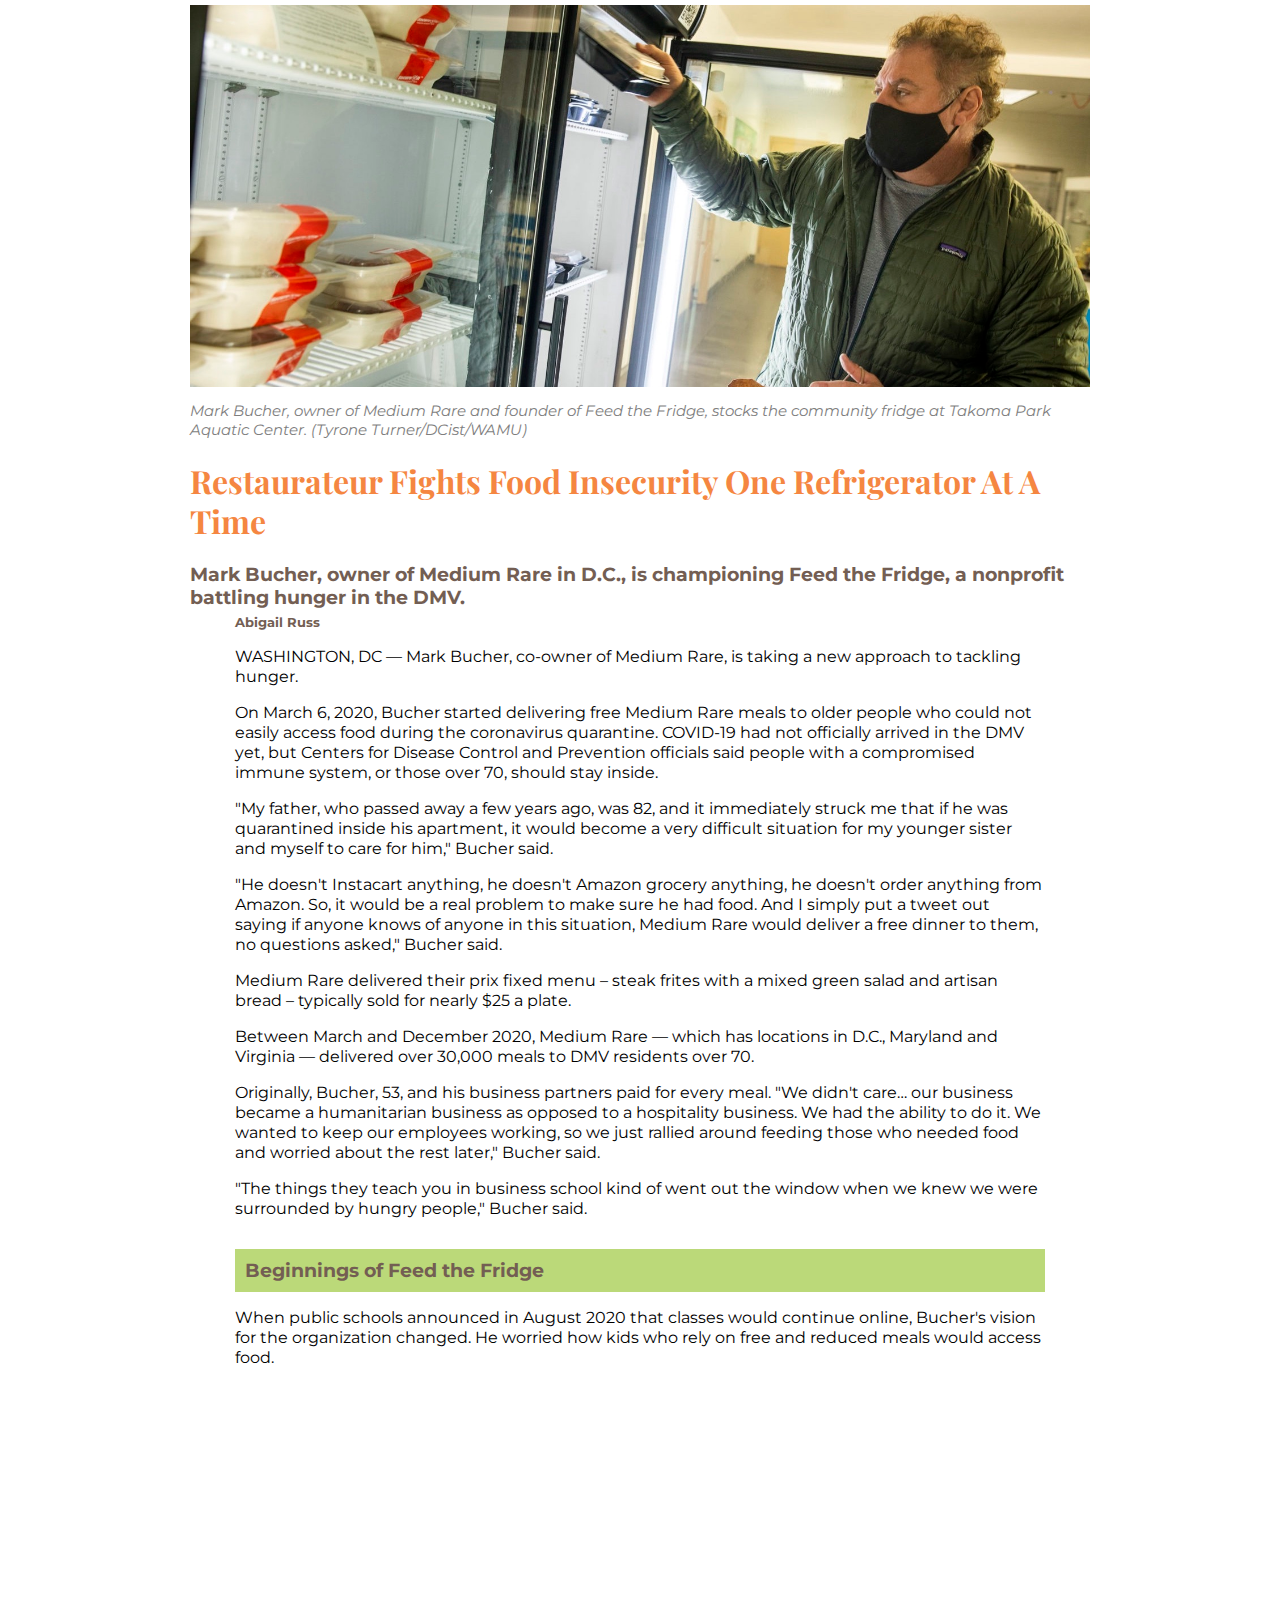
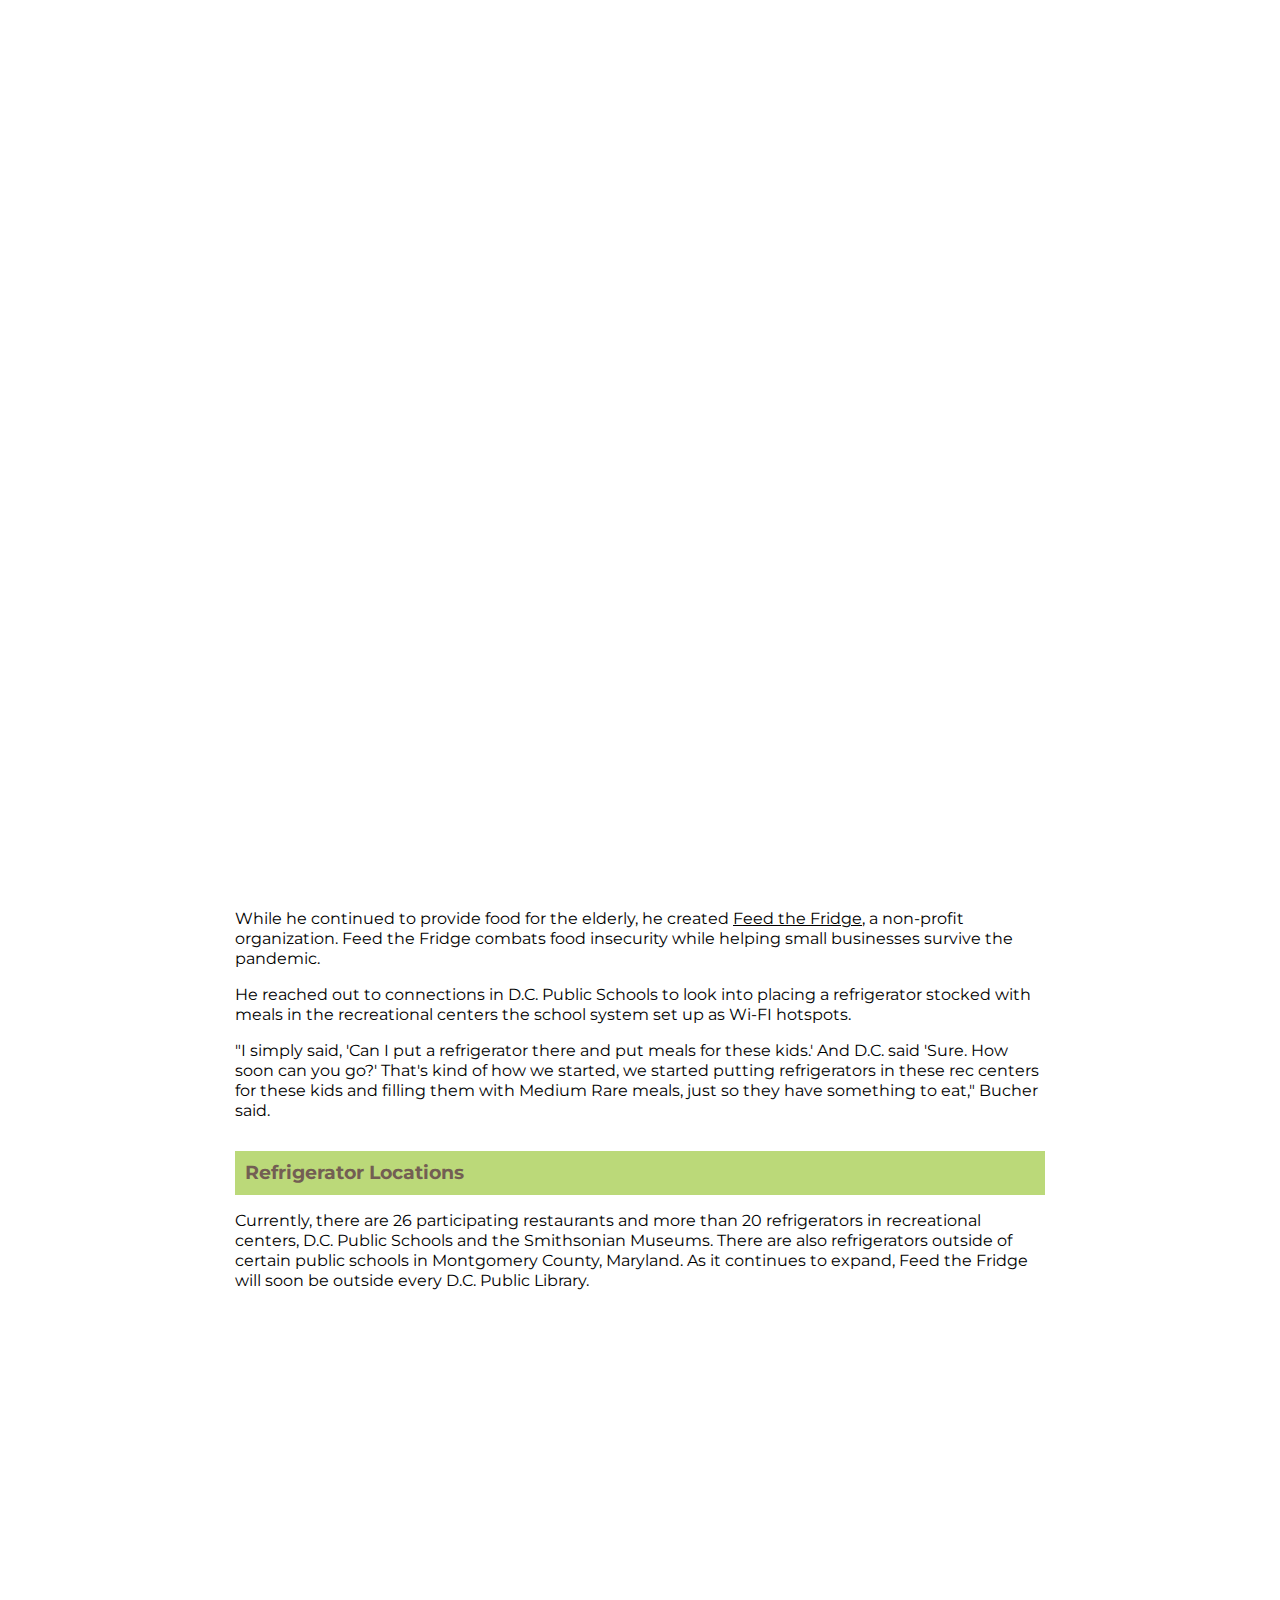
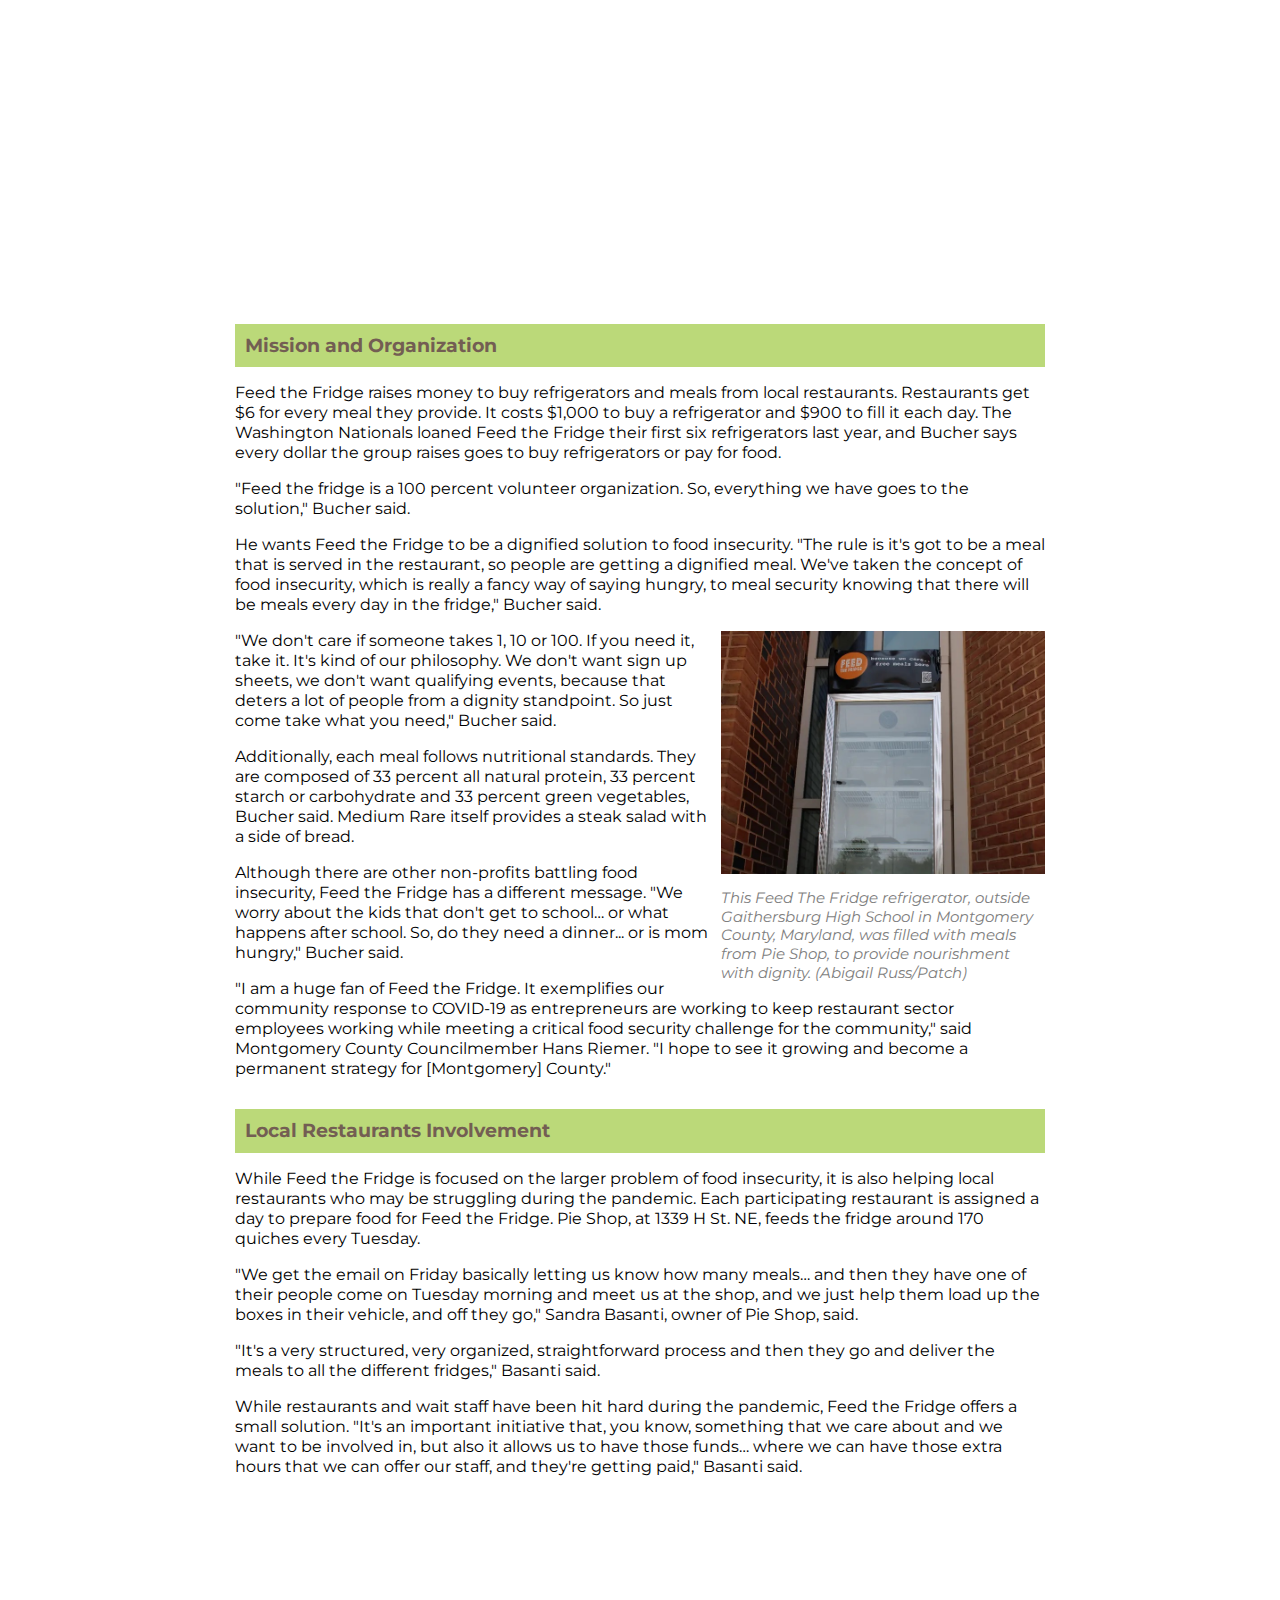
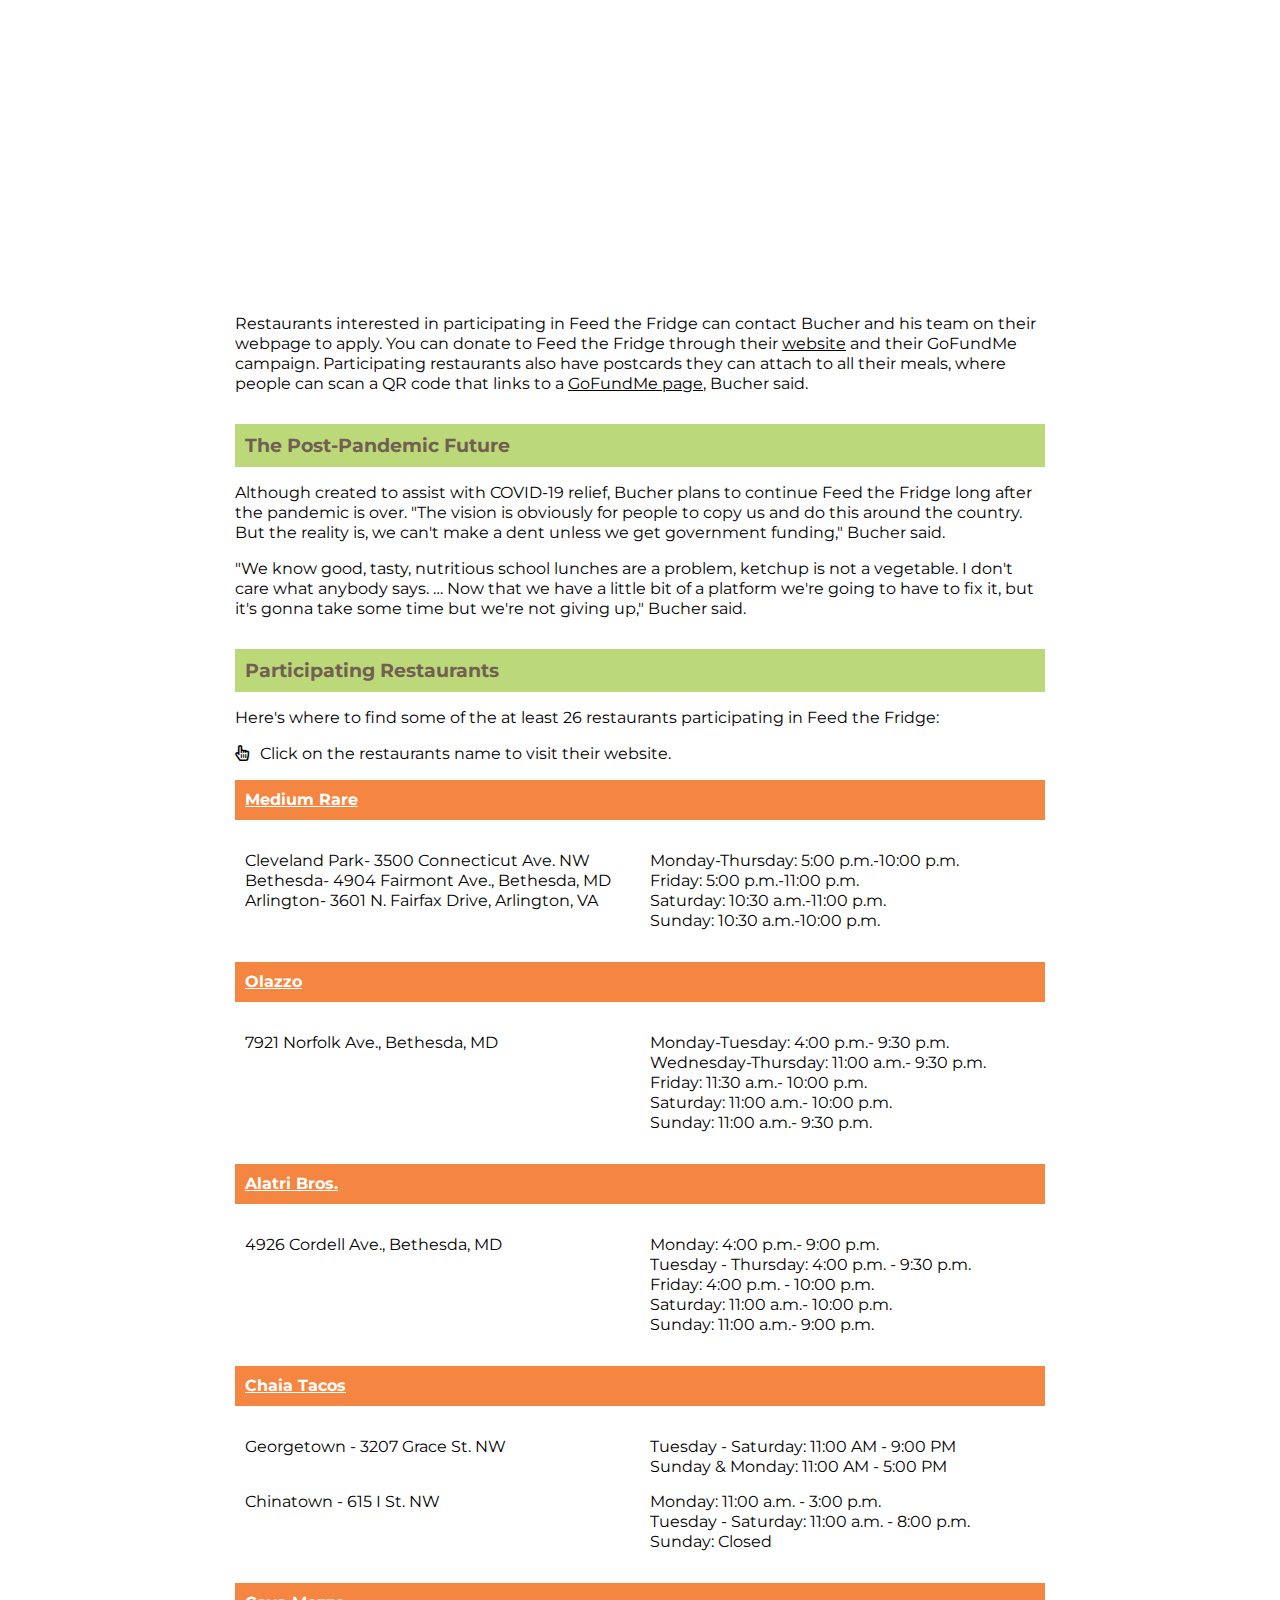
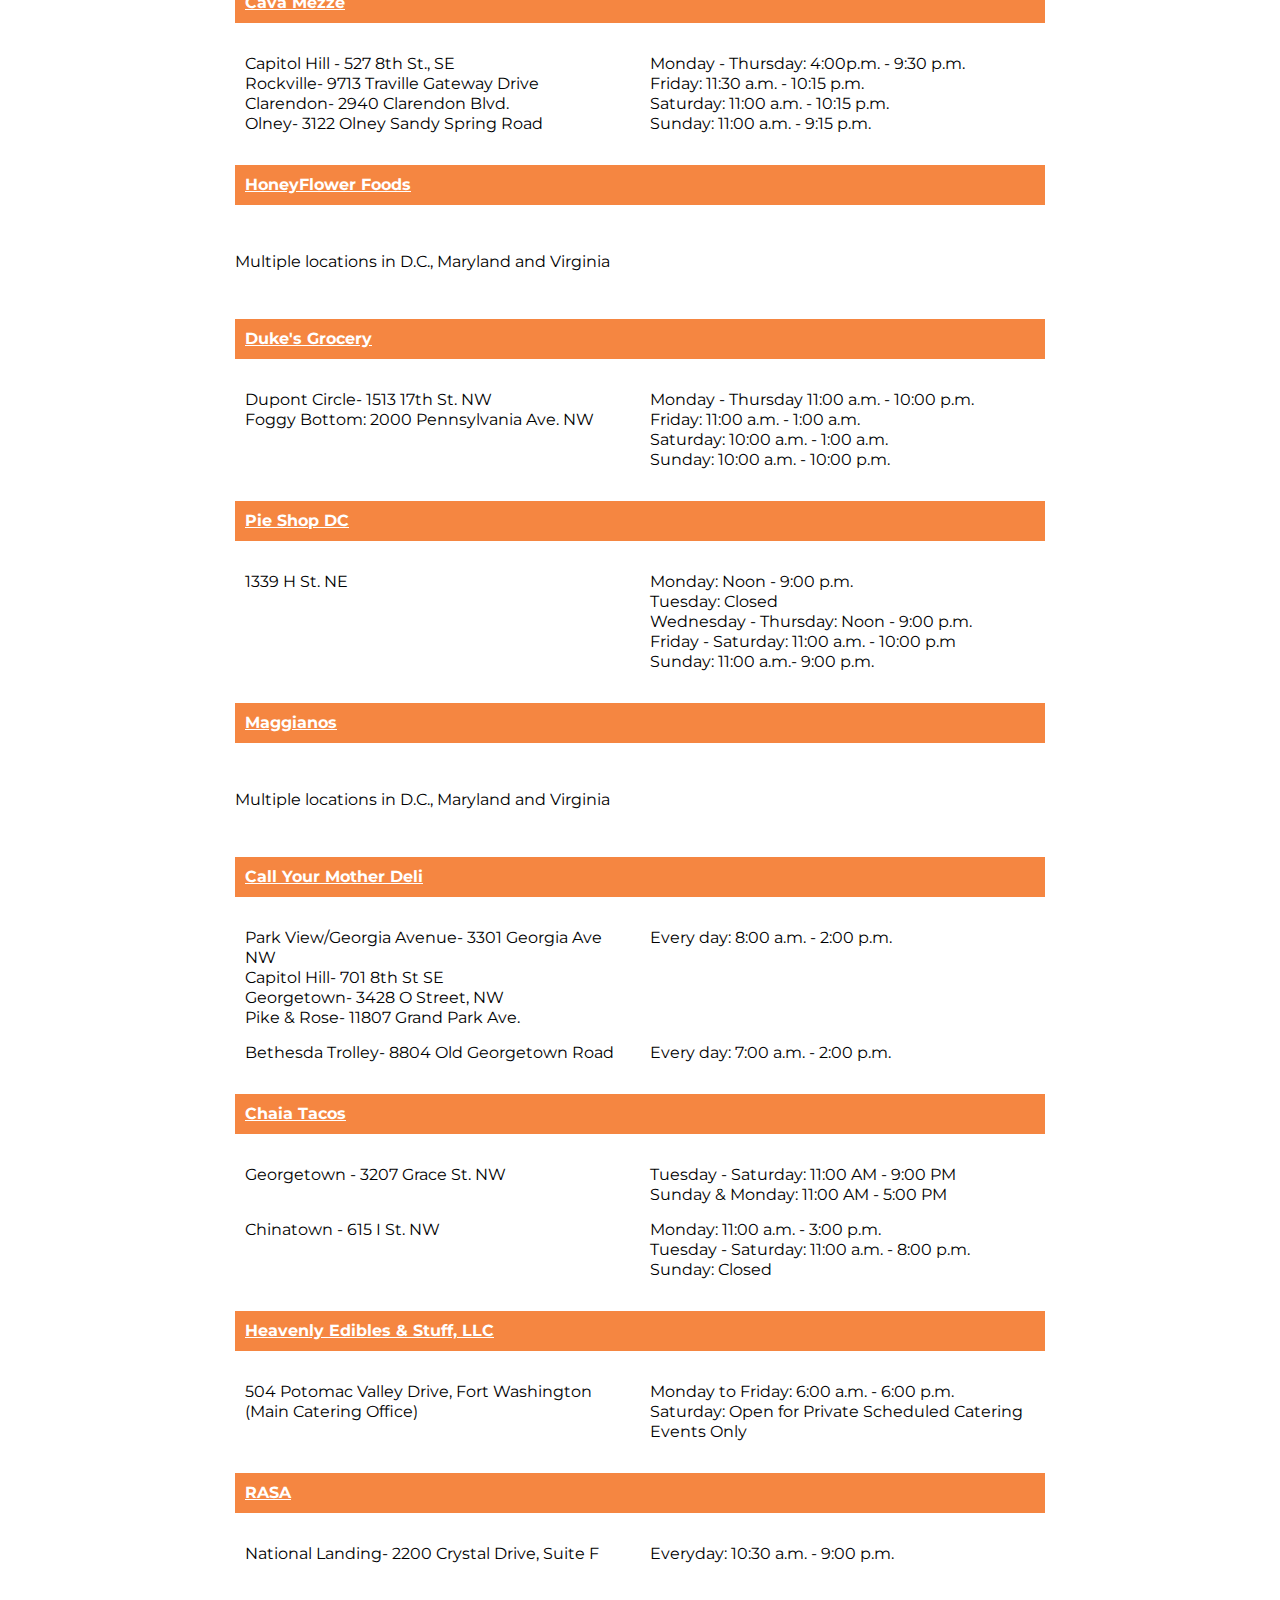
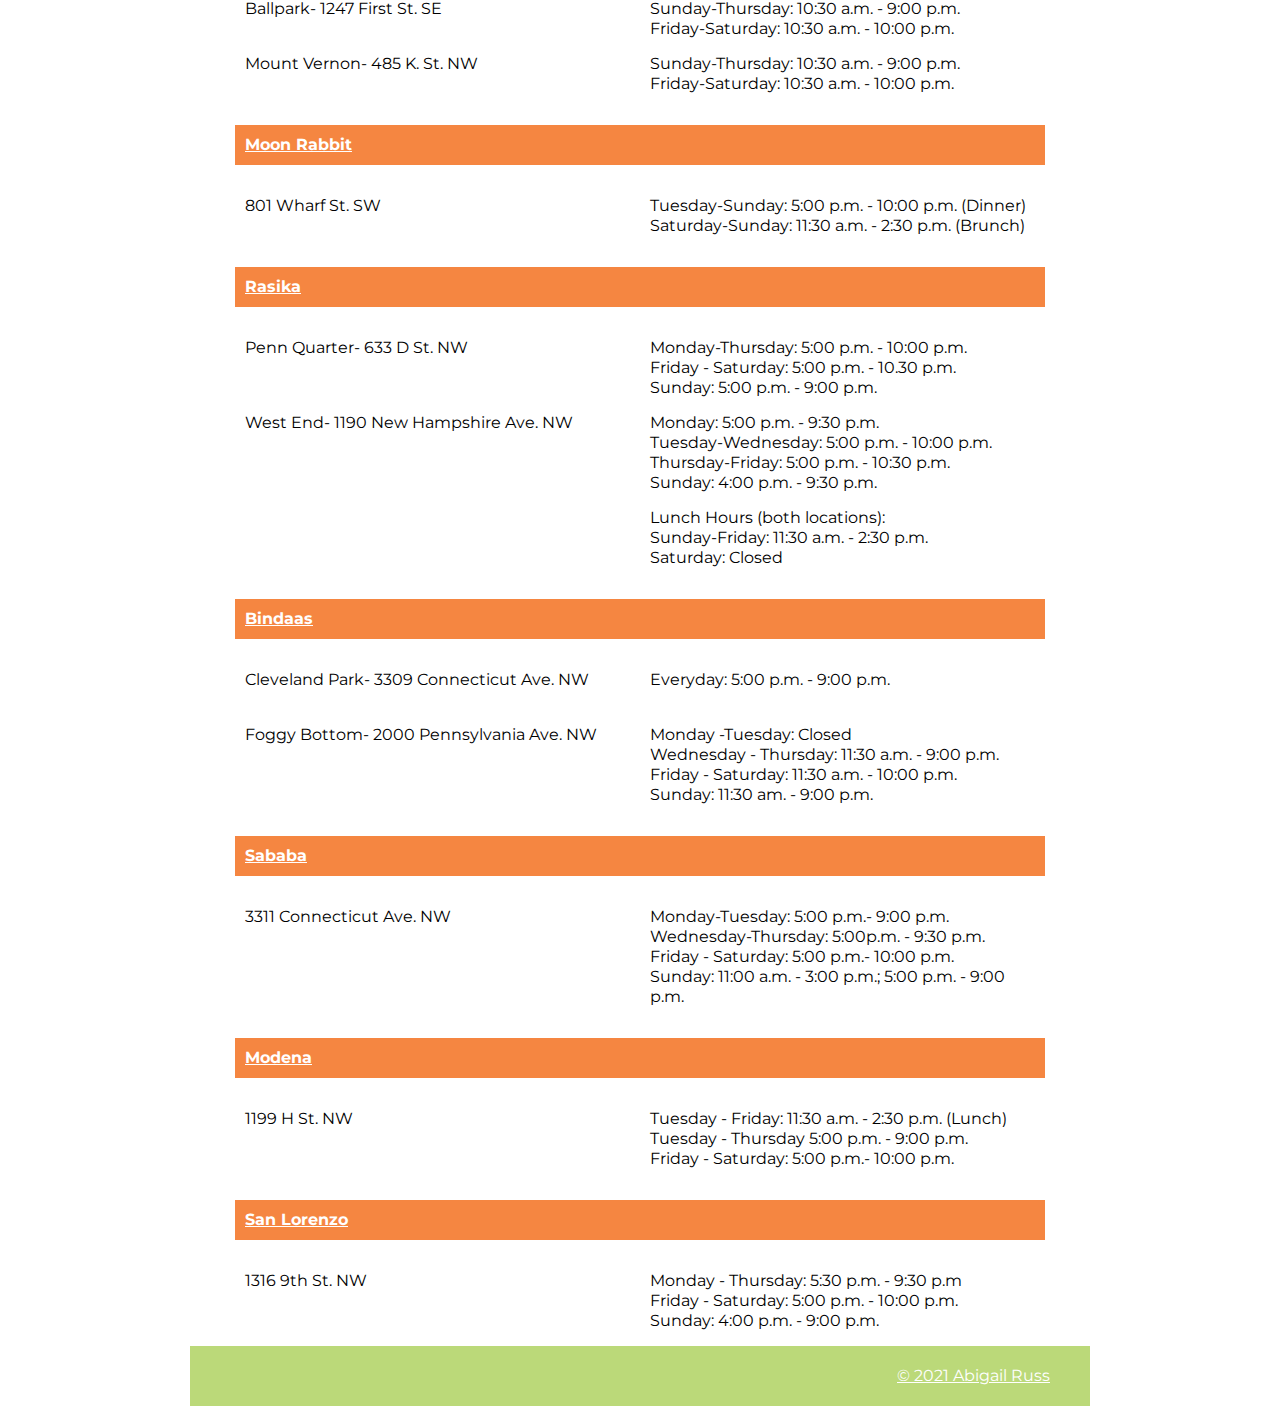
==== index.html @ e0a47fc5 "Update index.html" ====
<!DOCTYPE html>
<html lang="en" dir="ltr">
    <head>
        <meta charset="utf-8">
        <meta name="viewport" content="width=device-width, initial-scale=1.0">
        <meta name="author" content="Abigail Russ">
        <meta name="description" content="Feed the Fridge">
        <meta property="og:title" content="Feed the Fridge">
        <meta property="og:type" content="website">
        <meta property="og:description" content="Mark Bucher's Feed the Fridge combats food insecurity in DC, Maryland and Virginia.">
         <meta name="keywords" content="food insecurity, feed the fridge, Mark Bucher, Medium Rare, Washington D.C., hunger">
        <title>Feed the Fridge</title>
        <link rel="stylesheet" href="final-styles.css">
        <link rel="preconnect" href="https://fonts.googleapis.com">
        <link rel="preconnect" href="https://fonts.gstatic.com" crossorigin>
        <link href="https://fonts.googleapis.com/css2?family=Montserrat:ital,wght@0,100;0,400;0,500;0,700;1,400;1,700&family=Playfair+Display:ital,wght@0,400;0,500;0,700;1,400;1,700&display=swap" rel="stylesheet">
        <link rel="stylesheet" href="https://cdnjs.cloudflare.com/ajax/libs/font-awesome/5.15.4/css/all.min.css" integrity="sha512-1ycn6IcaQQ40/MKBW2W4Rhis/DbILU74C1vSrLJxCq57o941Ym01SwNsOMqvEBFlcgUa6xLiPY/NS5R+E6ztJQ==" crossorigin="anonymous" referrerpolicy="no-referrer" />

        <!-- for multiple locations remove it and put it at the bottom in a footnote -->
    </head>
    <body>
        <div>
            <img src="assets/bucher.jpg" alt="Mark Bucher stocking refrigerators" class="lead-photo">
            <p class="caption">Mark Bucher, owner of Medium Rare and founder of Feed the Fridge, stocks the community fridge at Takoma Park Aquatic Center. (Tyrone Turner/DCist/WAMU)</p>
        </div>
        <div class="headline">
            <h1>Restaurateur Fights Food Insecurity One Refrigerator At A Time</h1>
            <h3>Mark Bucher, owner of Medium Rare in D.C., is championing Feed the Fridge, a nonprofit battling hunger in the DMV.</h3>
            <h5 class="author">Abigail Russ</h5>
        </div>

        <div class="content-wrapper">
            <p>WASHINGTON, DC — Mark Bucher, co-owner of Medium Rare, is taking a new approach to tackling hunger.</p>
            <p>On March 6, 2020, Bucher started delivering free Medium Rare meals to older people who could not easily access food during the coronavirus quarantine. COVID-19 had not officially arrived in the DMV yet, but Centers for Disease Control and Prevention officials said people with a compromised immune system, or those over 70, should stay inside.</p>
            <p>"My father, who passed away a few years ago, was 82, and it immediately struck me that if he was quarantined inside his apartment, it would become a very difficult situation for my younger sister and myself to care for him," Bucher said.</p>
            <p>"He doesn't Instacart anything, he doesn't Amazon grocery anything, he doesn't order anything from Amazon. So, it would be a real problem to make sure he had food. And I simply put a tweet out saying if anyone knows of anyone in this situation, Medium Rare would deliver a free dinner to them, no questions asked," Bucher said.</p>
            <p>Medium Rare delivered their prix fixed menu – steak frites with a mixed green salad and artisan bread – typically sold for nearly $25 a plate.</p>
            <p>Between March and December 2020, Medium Rare — which has locations in D.C., Maryland and Virginia — delivered over 30,000 meals to DMV residents over 70.</p>
            <p>Originally, Bucher, 53, and his business partners paid for every meal. "We didn't care… our business became a humanitarian business as opposed to a hospitality business. We had the ability to do it. We wanted to keep our employees working, so we just rallied around feeding those who needed food and worried about the rest later," Bucher said. </p>
            <p>"The things they teach you in business school kind of went out the window when we knew we were surrounded by hungry people," Bucher said. </p>
            <h3 class="background">Beginnings of Feed the Fridge</h3>
            <p>When public schools announced in August 2020 that classes would continue online, Bucher's vision for the organization changed. He worried how kids who rely on free and reduced meals would access food. </p>
            <!-- food insecurity chart -->
            <div class="chart">
                <iframe title="Food Insecurity in the DMV" aria-label="Grouped Bars" id="datawrapper-chart-4hshV" src="https://datawrapper.dwcdn.net/4hshV/4/" scrolling="no" frameborder="0" style="width: 0; min-width: 100% !important; border: none;" height="1104"></iframe><script type="text/javascript">!function(){"use strict";window.addEventListener("message",(function(e){if(void 0!==e.data["datawrapper-height"]){var t=document.querySelectorAll("iframe");for(var a in e.data["datawrapper-height"])for(var r=0;r<t.length;r++){if(t[r].contentWindow===e.source)t[r].style.height=e.data["datawrapper-height"][a]+"px"}}}))}();
                </script>
            </div>
    <!-- end of chart -->
            <p>While he continued to provide food for the elderly, he created <a href="https://feedthefridge.org/" target="_blank">Feed the Fridge</a>, a non-profit organization. Feed the Fridge combats food insecurity while helping small businesses survive the pandemic. </p>
            <p>He reached out to connections in D.C. Public Schools to look into placing a refrigerator stocked with meals in the recreational centers the school system set up as Wi-FI hotspots. </p>
            <p>"I simply said, 'Can I put a refrigerator there and put meals for these kids.' And D.C. said 'Sure. How soon can you go?' That's kind of how we started, we started putting refrigerators in these rec centers for these kids and filling them with Medium Rare meals, just so they have something to eat," Bucher said.</p>
            <h3 class="background">Refrigerator Locations</h3>
            <p>Currently, there are 26 participating restaurants and more than 20 refrigerators in recreational centers, D.C. Public Schools and the Smithsonian Museums. There are also refrigerators outside of certain public schools in Montgomery County, Maryland. As it continues to expand, Feed the Fridge will soon be outside every D.C. Public Library.</p>
            <!-- map can go here? -->
            <iframe title="Feed the Fridge" aria-label="map" id="datawrapper-chart-oGiSb" src="https://datawrapper.dwcdn.net/oGiSb/2/" scrolling="no" frameborder="0" style="width: 0; min-width: 100% !important; border: none;" height="582"></iframe><script type="text/javascript">!function(){"use strict";window.addEventListener("message",(function(e){if(void 0!==e.data["datawrapper-height"]){var t=document.querySelectorAll("iframe");for(var a in e.data["datawrapper-height"])for(var r=0;r<t.length;r++){if(t[r].contentWindow===e.source)t[r].style.height=e.data["datawrapper-height"][a]+"px"}}}))}();
            </script>
            <h3 class="background">Mission and Organization</h3>
            <p>Feed the Fridge raises money to buy refrigerators and meals from local restaurants. Restaurants get $6 for every meal they provide. It costs $1,000 to buy a refrigerator and $900 to fill it each day. The Washington Nationals loaned Feed the Fridge their first six refrigerators last year, and Bucher says every dollar the group raises goes to buy refrigerators or pay for food. </p>
            <p>"Feed the fridge is a 100 percent volunteer organization. So, everything we have goes to the solution," Bucher said.</p>
            <p>He wants Feed the Fridge to be a dignified solution to food insecurity. "The rule is it's got to be a meal that is served in the restaurant, so people are getting a dignified meal. We've taken the concept of food insecurity, which is really a fancy way of saying hungry, to meal security knowing that there will be meals every day in the fridge," Bucher said. </p>
            <div class="package">
                <img src="assets/fridge.jpg" alt="stocked refrigerator">
                <p class="caption">This Feed The Fridge refrigerator, outside Gaithersburg High School in Montgomery County, Maryland, was filled with meals from Pie Shop, to provide nourishment with dignity. (Abigail Russ/Patch)</p>
            </div>
            <p>"We don't care if someone takes 1, 10 or 100. If you need it, take it. It's kind of our philosophy. We don't want sign up sheets, we don't want qualifying events, because that deters a lot of people from a dignity standpoint. So just come take what you need," Bucher said.</p>
            <p>Additionally, each meal follows nutritional standards. They are composed of 33 percent all natural protein, 33 percent starch or carbohydrate and 33 percent green vegetables, Bucher said. Medium Rare itself provides a steak salad with a side of bread. </p>
            <p>Although there are other non-profits battling food insecurity, Feed the Fridge has a different message. "We worry about the kids that don't get to school… or what happens after school. So, do they need a dinner... or is mom hungry," Bucher said.</p>
            <p>"I am a huge fan of Feed the Fridge. It exemplifies our community response to COVID-19 as entrepreneurs are working to keep restaurant sector employees working while meeting a critical food security challenge for the community," said Montgomery County Councilmember Hans Riemer. "I hope to see it growing and become a permanent strategy for [Montgomery] County."</p>
            <h3 class="background">Local Restaurants Involvement</h3>
            <p>While Feed the Fridge is focused on the larger problem of food insecurity, it is also helping local restaurants who may be struggling during the pandemic. Each participating restaurant is assigned a day to prepare food for Feed the Fridge. Pie Shop, at 1339 H St. NE, feeds the fridge around 170 quiches every Tuesday. </p>
            <p>"We get the email on Friday basically letting us know how many meals… and then they have one of their people come on Tuesday morning and meet us at the shop, and we just help them load up the boxes in their vehicle, and off they go," Sandra Basanti, owner of Pie Shop, said.</p>
            <p>"It's a very structured, very organized, straightforward process and then they go and deliver the meals to all the different fridges," Basanti said. </p>
            <p>While restaurants and wait staff have been hit hard during the pandemic, Feed the Fridge offers a small solution. "It's an important initiative that, you know, something that we care about and we want to be involved in, but also it allows us to have those funds… where we can have those extra hours that we can offer our staff, and they're getting paid," Basanti said. </p>
            <div class="graph">
                <iframe title="Employed Leisure Workers in the DMV Relative to Jan 2019" aria-label="Interactive line chart" id="datawrapper-chart-HXUyZ" src="https://datawrapper.dwcdn.net/HXUyZ/1/" scrolling="no" frameborder="0" style="width: 0; min-width: 100% !important; border: none;" height="400"></iframe><script type="text/javascript">!function(){"use strict";window.addEventListener("message",(function(e){if(void 0!==e.data["datawrapper-height"]){var t=document.querySelectorAll("iframe");for(var a in e.data["datawrapper-height"])for(var r=0;r<t.length;r++){if(t[r].contentWindow===e.source)t[r].style.height=e.data["datawrapper-height"][a]+"px"}}}))}();
                </script>
            </div>

            <p>Restaurants interested in participating in Feed the Fridge can contact Bucher and his team on their webpage to apply. You can donate to Feed the Fridge through their <a href="https://feedthefridge.org/#locate" target="_blank">website</a> and their GoFundMe campaign. Participating restaurants also have postcards they can attach to all their meals, where people can scan a QR code that links to a <a href="https://www.gofundme.com/f/Fill-The-Fridge-Free--School-Lunches" target="_blank">GoFundMe page</a>, Bucher said. </p>
            <h3 class="background">The Post-Pandemic Future</h3>
            <p>Although created to assist with COVID-19 relief, Bucher plans to continue Feed the Fridge long after the pandemic is over. "The vision is obviously for people to copy us and do this around the country. But the reality is, we can't make a dent unless we get government funding," Bucher said.</p>
            <p>"We know good, tasty, nutritious school lunches are a problem, ketchup is not a vegetable. I don't care what anybody says. … Now that we have a little bit of a platform we're going to have to fix it, but it's gonna take some time but we're not giving up," Bucher said.</p>

            <h3 class="background">Participating Restaurants</h3>
            <p>Here's where to find some of the at least 26 restaurants participating in Feed the Fridge:</p>
            <i class="far fa-hand-pointer"></i> <span class="directions">Click on the restaurants name to visit their website.</span>
            <div class="flexcontainer locations">
                <p class="restaurant"><a href="https://www.mediumrarerestaurant.com/dinner.php" target="_blank">Medium Rare</a></p>
<!-- fix p from br -->
                <div class="addresses">
                    <p>Cleveland Park- 3500 Connecticut Ave. NW </p>
                    Bethesda- 4904 Fairmont Ave., Bethesda, MD <br>
                    Arlington- 3601 N. Fairfax Drive, Arlington, VA <br>
                </div>
                <div class="hours">
                    Monday-Thursday: 5:00 p.m.-10:00 p.m. <br>
                    Friday: 5:00 p.m.-11:00 p.m. <br>
                    Saturday: 10:30 a.m.-11:00 p.m. <br>
                    Sunday: 10:30 a.m.-10:00 p.m. <br>
                </div>

                <p class="restaurant"><a href="https://www.olazzo.com/" target="_blank">Olazzo</a></p>
                <div class="addresses">
                    7921 Norfolk Ave., Bethesda, MD<br>
                </div>
                <div class="hours">
                    Monday-Tuesday: 4:00 p.m.- 9:30 p.m.<br>
                    Wednesday-Thursday: 11:00 a.m.- 9:30 p.m.<br>
                    Friday: 11:30 a.m.- 10:00 p.m.<br>
                    Saturday: 11:00 a.m.- 10:00 p.m.<br>
                    Sunday: 11:00 a.m.- 9:30 p.m.<br>
                </div>
                <p class="restaurant"><a href="https://www.alatribros.com/" target="_blank">Alatri Bros.</a></p>
                <div class="addresses">
                    4926 Cordell Ave., Bethesda, MD<br>
                </div>
                <div class="hours">
                    Monday: 4:00 p.m.- 9:00 p.m.<br>
                    Tuesday - Thursday: 4:00 p.m. - 9:30 p.m.<br>
                    Friday: 4:00 p.m. - 10:00 p.m.<br>
                    Saturday: 11:00 a.m.- 10:00 p.m.<br>
                    Sunday: 11:00 a.m.- 9:00 p.m.<br>
                </div>

                <p class="restaurant"><a href="https://www.chaiatacos.com/" target="_blank">Chaia Tacos</a></p>

                <div class="addresses">
                    Georgetown - 3207 Grace St. NW<br>
                </div>
                <div class="hours">
                    Tuesday - Saturday: 11:00 AM - 9:00 PM<br>
                    Sunday & Monday: 11:00 AM - 5:00 PM<br>
                </div>

                <div class="addresses">
                    Chinatown - 615 I St. NW<br>
                </div>
                <div class="hours">
                    Monday: 11:00 a.m. - 3:00 p.m. <br>
                    Tuesday - Saturday: 11:00 a.m. - 8:00 p.m. <br>
                    Sunday: Closed<br>
                </div>

                <p class="restaurant"><a href="https://www.cavamezze.com/" target="_blank">Cava Mezze</a></p>

                <div class="addresses">
                    Capitol Hill - 527 8th St., SE<br>
                    Rockville- 9713 Traville Gateway Drive <br>
                    Clarendon- 2940 Clarendon Blvd.<br>
                    Olney- 3122 Olney Sandy Spring Road <br>
                </div>
                <div class="hours">
                    Monday - Thursday: 4:00p.m. - 9:30 p.m. <br>
                    Friday: 11:30 a.m. - 10:15 p.m. <br>
                    Saturday: 11:00 a.m. - 10:15 p.m. <br>
                    Sunday: 11:00 a.m. - 9:15 p.m. <br>
                </div>

                <p class="restaurant"><a href="https://honeyflowerfoods.com/findus" target="_blank">HoneyFlower Foods</a></p>
                <p>Multiple locations in D.C., Maryland and Virginia</p>

                <p class="restaurant"><a href="https://www.dukesgrocery.com/" target="_blank">Duke's Grocery</a></p>

                <div class="addresses">
                    Dupont Circle- 1513 17th St. NW<br>
                    Foggy Bottom: 2000 Pennsylvania Ave. NW<br>
                </div>
                <div class="hours">
                    Monday - Thursday 11:00 a.m. - 10:00 p.m.<br>
                    Friday: 11:00 a.m. - 1:00 a.m.<br>
                    Saturday: 10:00 a.m. - 1:00 a.m.<br>
                    Sunday: 10:00 a.m. - 10:00 p.m.<br>
                </div>

                <p class="restaurant"><a href="https://pieshopdc.com/contact/" target="_blank">Pie Shop DC</a></p>

                <div class="addresses">
                    1339 H St. NE<br>
                </div>
                <div class="hours">
                    Monday: Noon - 9:00 p.m.<br>
                    Tuesday: Closed<br>
                    Wednesday - Thursday: Noon - 9:00 p.m.<br>
                    Friday - Saturday: 11:00 a.m. - 10:00 p.m<br>
                    Sunday: 11:00 a.m.- 9:00 p.m.<br>
                </div>

                <p class="restaurant"><a href="https://www.maggianos.com/" target="_blank">Maggianos</a></p>
                <p>Multiple locations in D.C., Maryland and Virginia</p>

                <p class="restaurant"><a href="https://www.callyourmotherdeli.com/locations" target="_blank">Call Your Mother Deli</a></p>
                <div class="addresses">
                    Park View/Georgia Avenue- 3301 Georgia Ave NW<br>
                    Capitol Hill- 701 8th St SE<br>
                    Georgetown- 3428 O Street, NW<br>
                    Pike & Rose- 11807 Grand Park Ave.<br>
                </div>
                <div class="hours">
                    Every day: 8:00 a.m. - 2:00 p.m.<br>
                </div>
                <br>
                <br>

                <div class="addresses">
                    Bethesda Trolley- 8804 Old Georgetown Road<br>
                </div>
                <div class="hours">
                    Every day: 7:00 a.m. - 2:00 p.m.<br>
                </div>

                <p class="restaurant"><a href="https://www.chaiatacos.com/" target="_blank">Chaia Tacos</a></p>
                <div class="addresses">
                    Georgetown - 3207 Grace St. NW<br>
                </div>
                <div class="hours">
                    Tuesday - Saturday: 11:00 AM - 9:00 PM<br>
                    Sunday & Monday: 11:00 AM - 5:00 PM <br>
                </div>
                <br>
                <br>

                <div class="addresses">
                    Chinatown - 615 I St. NW<br>
                </div>
                <div class="hours">
                    Monday: 11:00 a.m. - 3:00 p.m.<br>
                    Tuesday - Saturday: 11:00 a.m. - 8:00 p.m.<br>
                    Sunday: Closed<br>
                </div>

                <p class="restaurant"><a href="http://theheavenedibles.net/" target="_blank">Heavenly Edibles & Stuff, LLC</a></p>

                <div class="addresses">
                    504 Potomac Valley Drive, Fort Washington<br>
                    (Main Catering Office)
                </div>
                <div class="hours">
                    Monday to Friday: 6:00 a.m. - 6:00 p.m.<br>
                    Saturday: Open for Private Scheduled Catering Events Only<br>
                </div>

                <p class="restaurant"><a href="https://www.rasagrill.com/" target="_blank">RASA</a></p>
                <div class="addresses">
                    National Landing- 2200 Crystal Drive, Suite F<br>
                </div>
                <div class="hours">
                    Everyday: 10:30 a.m. - 9:00 p.m.<br>
                </div>
                <br>
                <br>
                <div class="addresses">
                    Ballpark- 1247 First St. SE<br>
                </div>
                <div class="hours">
                    Sunday-Thursday: 10:30 a.m. - 9:00 p.m.<br>
                    Friday-Saturday: 10:30 a.m. - 10:00 p.m.<br>
                </div>
                <br>
                <br>
                <div class="addresses">
                    Mount Vernon- 485 K. St. NW<br>
                </div>
                <div class="hours">
                    Sunday-Thursday: 10:30 a.m. - 9:00 p.m.<br>
                    Friday-Saturday: 10:30 a.m. - 10:00 p.m.<br>
                </div>

                <p class="restaurant"><a href="http://theheavenedibles.net/" target="_blank">Moon Rabbit</a></p>
                <div class="addresses">
                    801 Wharf St. SW<br>
                </div>
                <div class="hours">
                    Tuesday-Sunday: 5:00 p.m. - 10:00 p.m. (Dinner)<br>
                    Saturday-Sunday: 11:30 a.m. - 2:30 p.m. (Brunch)<br>
                </div>

                <p class="restaurant"><a href="https://www.rasikarestaurant.com/#modern-indian-cuisine" target="_blank">Rasika</a></p>
                <div class="addresses">
                    Penn Quarter- 633 D St. NW<br>
                </div>
                <div class="hours">
                    Monday-Thursday: 5:00 p.m. - 10:00 p.m.<br>
                    Friday - Saturday: 5:00 p.m. - 10.30 p.m.<br>
                    Sunday: 5:00 p.m. - 9:00 p.m.<br>
                </div>

                <div class="addresses">
                    West End- 1190 New Hampshire Ave. NW<br>
                </div>
                <div class="hours">
                    Monday: 5:00 p.m. - 9:30 p.m.<br>
                    Tuesday-Wednesday: 5:00 p.m. - 10:00 p.m.<br>
                    Thursday-Friday: 5:00 p.m. - 10:30 p.m.<br>
                    Sunday: 4:00 p.m. - 9:30 p.m.<br>
                </div>

                <div class="addresses">

                </div>
                <div class="hours">
                    Lunch Hours (both locations):<br>

                    Sunday-Friday: 11:30 a.m. - 2:30 p.m.<br>
                    Saturday: Closed<br>
                </div>

                <p class="restaurant"><a href="https://www.bindaasdc.com/#modern-indian" target="_blank">Bindaas</a></p>
                <div class="addresses">
                    Cleveland Park- 3309 Connecticut Ave. NW<br>
                </div>
                <div class="hours">
                    Everyday: 5:00 p.m. - 9:00 p.m.<br>
                </div>
                <br>
                <br>
                <div class="addresses">
                    Foggy Bottom- 2000 Pennsylvania Ave. NW<br>
                </div>
                <div class="hours">
                    Monday -Tuesday: Closed <br>
                    Wednesday - Thursday: 11:30 a.m. - 9:00 p.m.<br>
                    Friday - Saturday: 11:30 a.m. - 10:00 p.m.<br>
                    Sunday: 11:30 am. - 9:00 p.m.<br>
                </div>

                <p class="restaurant"><a href="https://www.sababauptown.com/menu" target="_blank">Sababa</a></p>
                <div class="addresses">
                    3311 Connecticut Ave. NW<br>
                </div>
                <div class="hours">
                    Monday-Tuesday: 5:00 p.m.- 9:00 p.m.<br>
                    Wednesday-Thursday: 5:00p.m. - 9:30 p.m.<br>
                    Friday - Saturday: 5:00 p.m.- 10:00 p.m.<br>
                    Sunday: 11:00 a.m. - 3:00 p.m.; 5:00 p.m. - 9:00 p.m.<br>
                </div>

                <p class="restaurant"><a href="https://www.modenadc.com/" target="_blank">Modena</a></p>
                <div class="addresses">
                    1199 H St. NW<br>
                </div>
                <div class="hours">
                    Tuesday - Friday: 11:30 a.m. - 2:30 p.m. (Lunch)<br>
                    Tuesday - Thursday 5:00 p.m. - 9:00 p.m. <br>
                    Friday - Saturday: 5:00 p.m.- 10:00 p.m.<br>
                </div>

                <p class="restaurant"><a href="https://www.sanlorenzodc.com/" target="_blank">San Lorenzo</a></p>
                <div class="addresses">
                    1316 9th St. NW<br>
                </div>
                <div class="hours">
                    Monday - Thursday: 5:30 p.m. - 9:30 p.m<br>
                    Friday - Saturday: 5:00 p.m. - 10:00 p.m.<br>
                    Sunday: 4:00 p.m. - 9:00 p.m.<br>
                </div>
            </div>
        </div>
        <footer>
            <a href="https://abigailruss.github.io/" target="_blank">&copy; 2021 Abigail Russ</a>
        </footer>
    </body>
</html>
---- final-styles.css ----
/* font-family: 'Montserrat', sans-serif;
*/
/* font-family: 'Playfair Display', serif; */
h1{
    font-family: 'Playfair Display', serif;
    color: #F58641;
}
h2, h3, h5 {
    font-family: 'Montserrat', sans-serif;
    color: #735E53;
}

h3.background {
    background-color: #BBD979;
    margin-top: 30px;
    padding: 10px;
}
h3, h5{
    margin: 10px 0 5px 0;
}
.author{
    width: 90%;
    margin: auto;
}
.directions{
    font-family: 'Montserrat', sans-serif;
    padding-left: 7px;
}

li{
    font-family: 'Montserrat', sans-serif;
    list-style-type: none;
}
p{
    font-family: 'Montserrat', sans-serif;
}
p a:hover, p a:active, p a:link, p a:visited{
    color: #000000;
}



img{
    display: block;
    width: 100%;
    height: auto;
    margin: auto;
}
.lead-photo{
    width: 900px;
    display: block;
    height: auto;
}
.package{
    float: right;
    width: 40%;
    margin-left: 10px;
}

.caption{
    font-family: 'Montserrat', sans-serif;
    font-size: 15px;
    font-style: italic;
    color: #7e7e7e;
}
.chart, .graph{
    display: block;
    width: 100%;
    height: auto;
    margin: auto;
}

body {
  margin: auto;
  margin-top: 5px;
  font-size: 16px;
  width: 900px;
  line-height: 1.25;
}

.headline{
    display: block;
}
.content-wrapper{
    margin: 0 auto;
    width: 90%;
}
.restaurant{
    background-color: #F58641;
    padding: 10px;
    font-family: 'Montserrat', sans-serif;
    flex: 2 100%;
}
.restaurant a:hover, .restaurant a:active, .restaurant a:link, .restaurant a:visited{
    color: #FFFFFF;
    font-weight: bold;
    font-size: medium;
}
.flexcontainer{
    display: flex;
    flex-flow: row wrap;
    row-gap: 15px;
    padding-bottom: 15px;
}
.flexcontainer.locations .addresses p, .flexcontainer.locations .hours p {
    display: inline-block;
    padding: 0;
    margin: 0;
}


.addresses, .hours{
    font-family: 'Montserrat', sans-serif;
    padding: 0 10px;
    flex: 1 40%;
}


footer {
    padding: 20px 40px 20px 40px;
    text-align: right;
    background-color: #BBD979;
    color: white;
    font-family: 'Montserrat', sans-serif;
}
footer a:hover, footer a:active, footer a:link, footer a:visited{
    color: #FFFFFF;
}


@media only screen and (max-width: 900px) {
    body {
      width: 100%;
      padding: 0 5px;
    }
    .lead-photo{
        width: 100%;
    }
  }
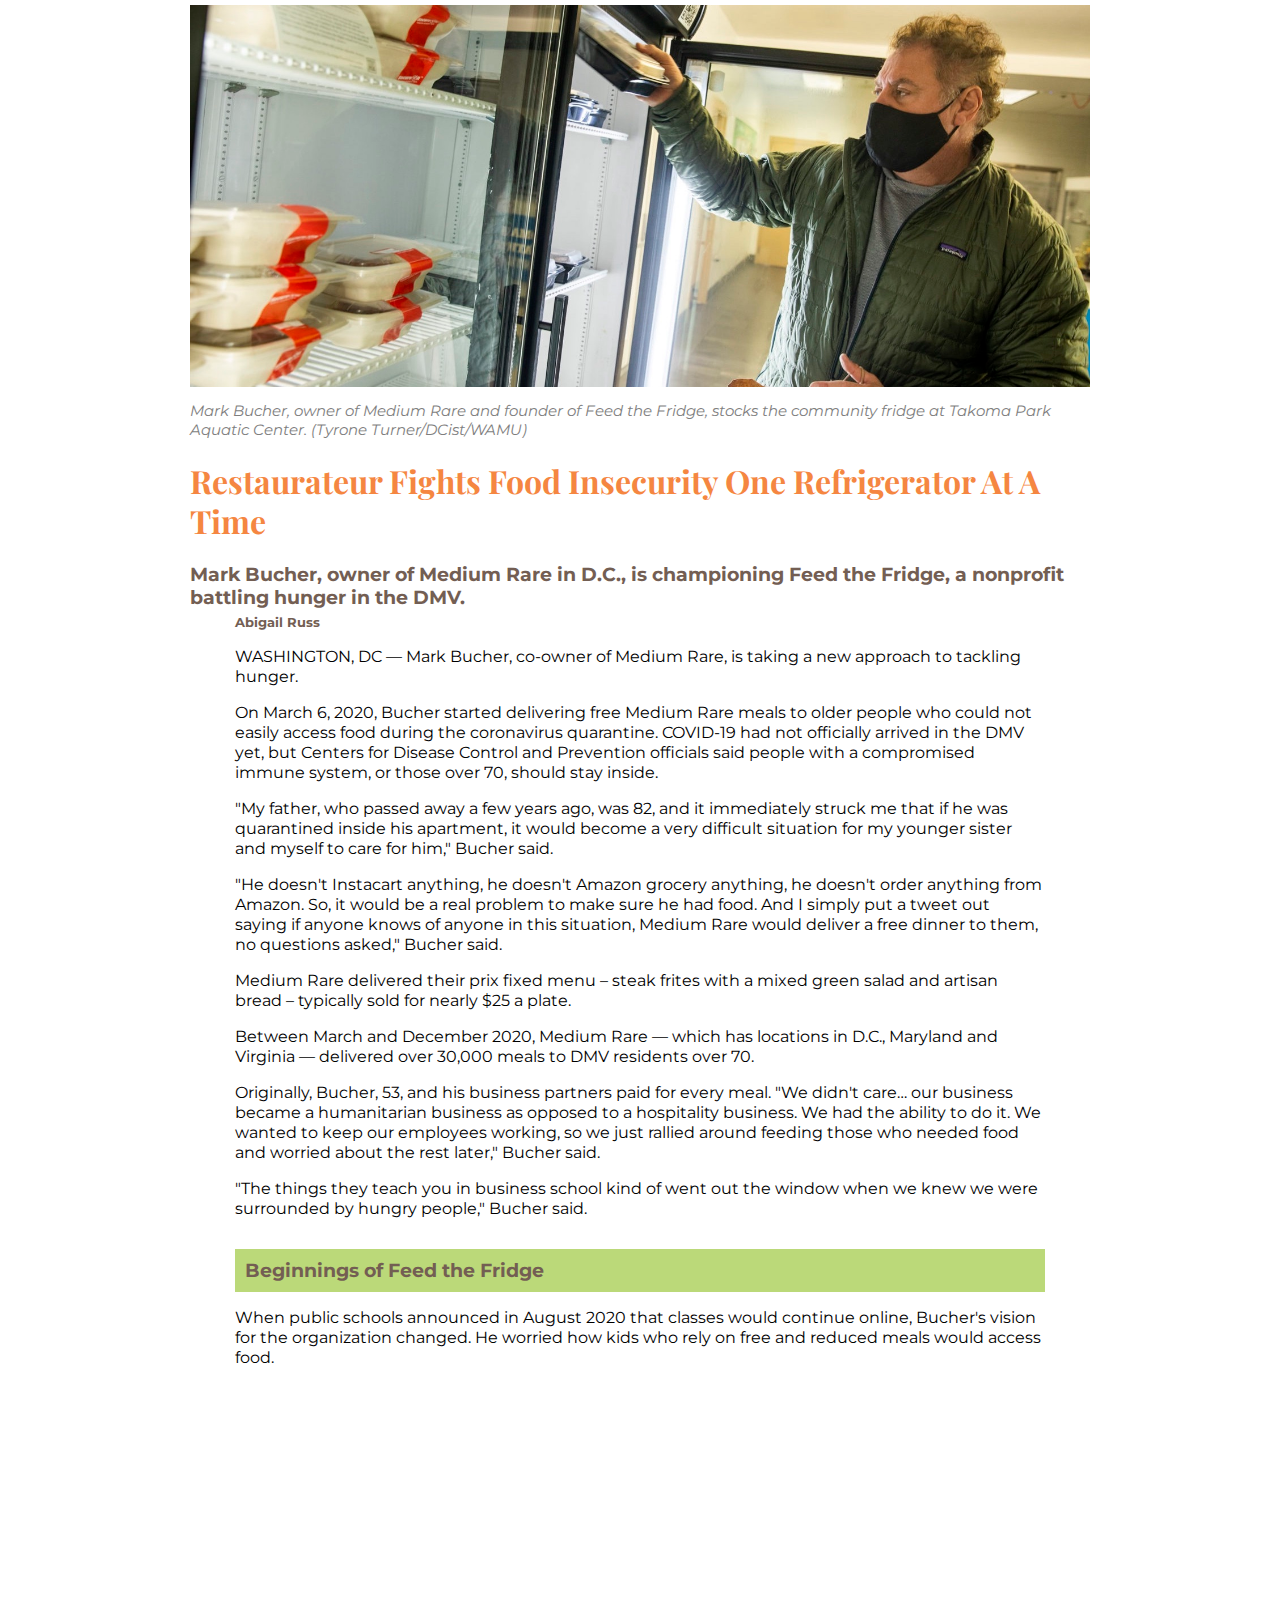
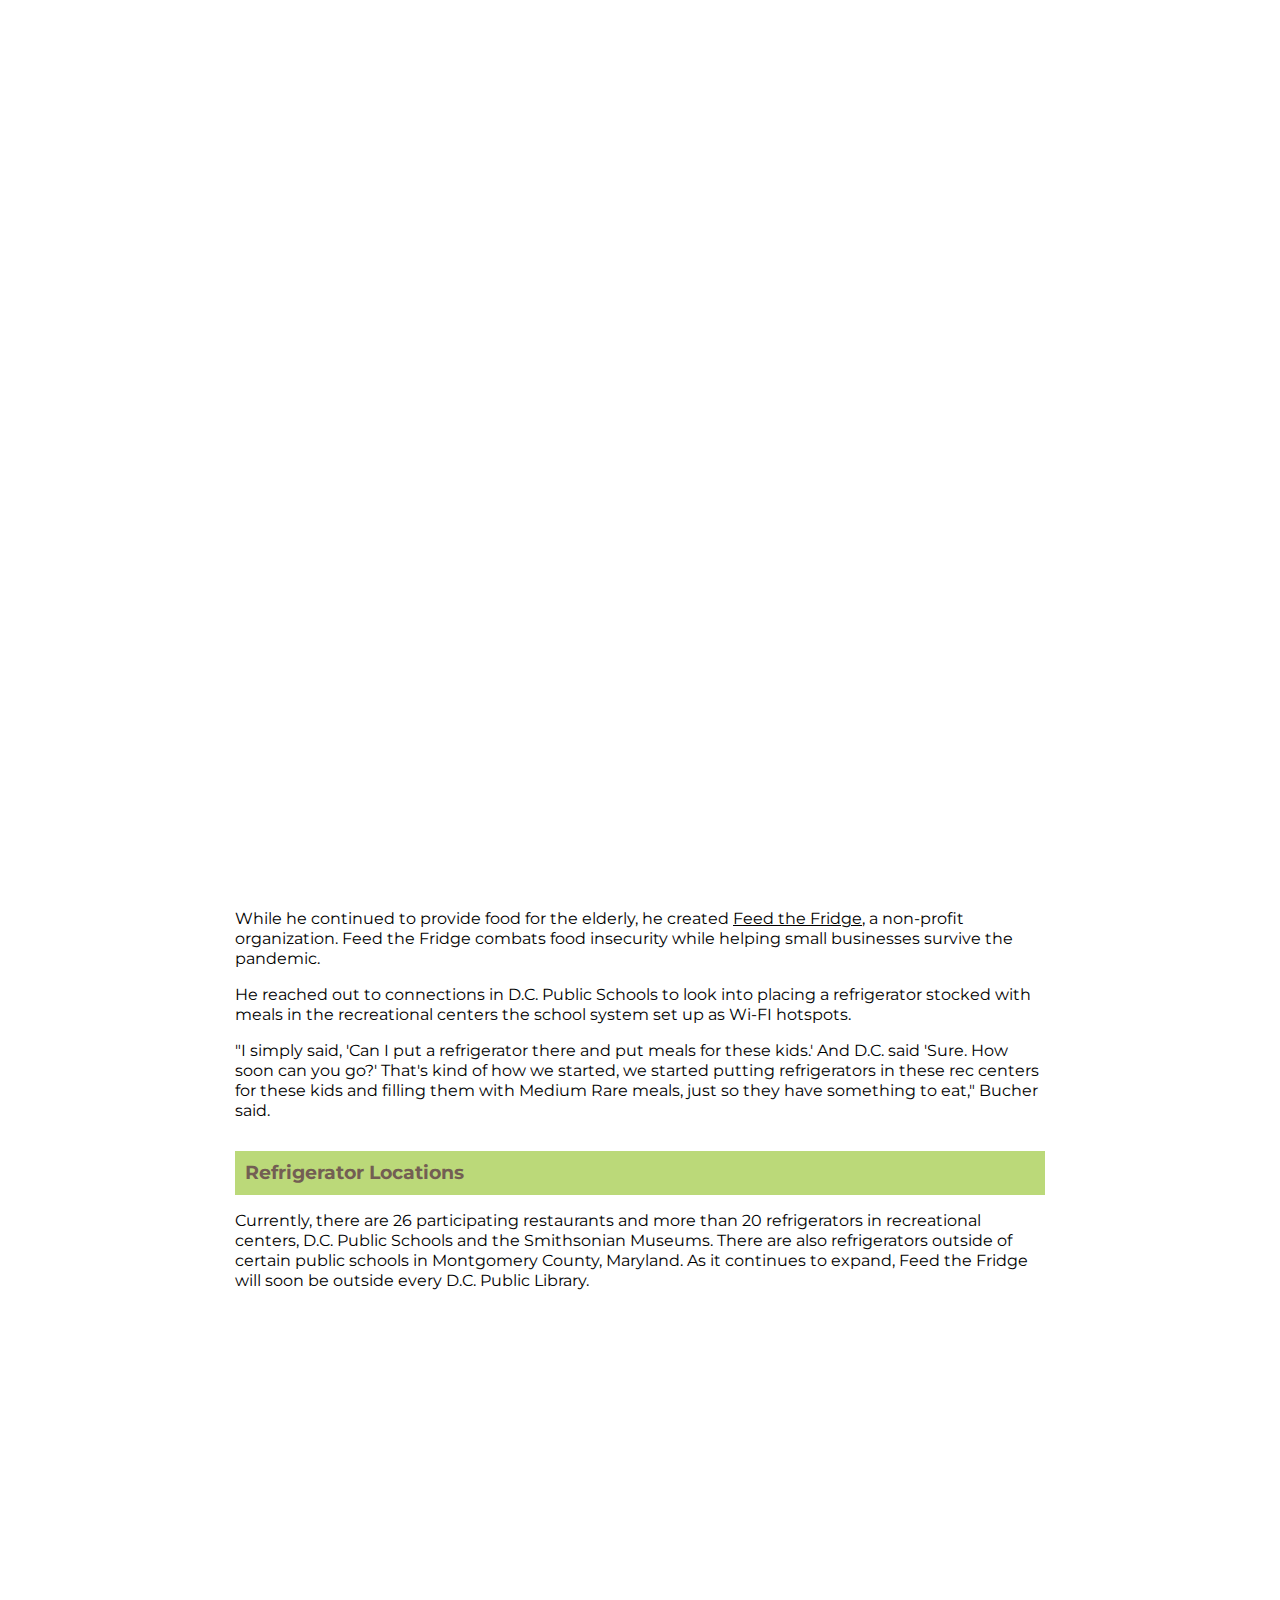
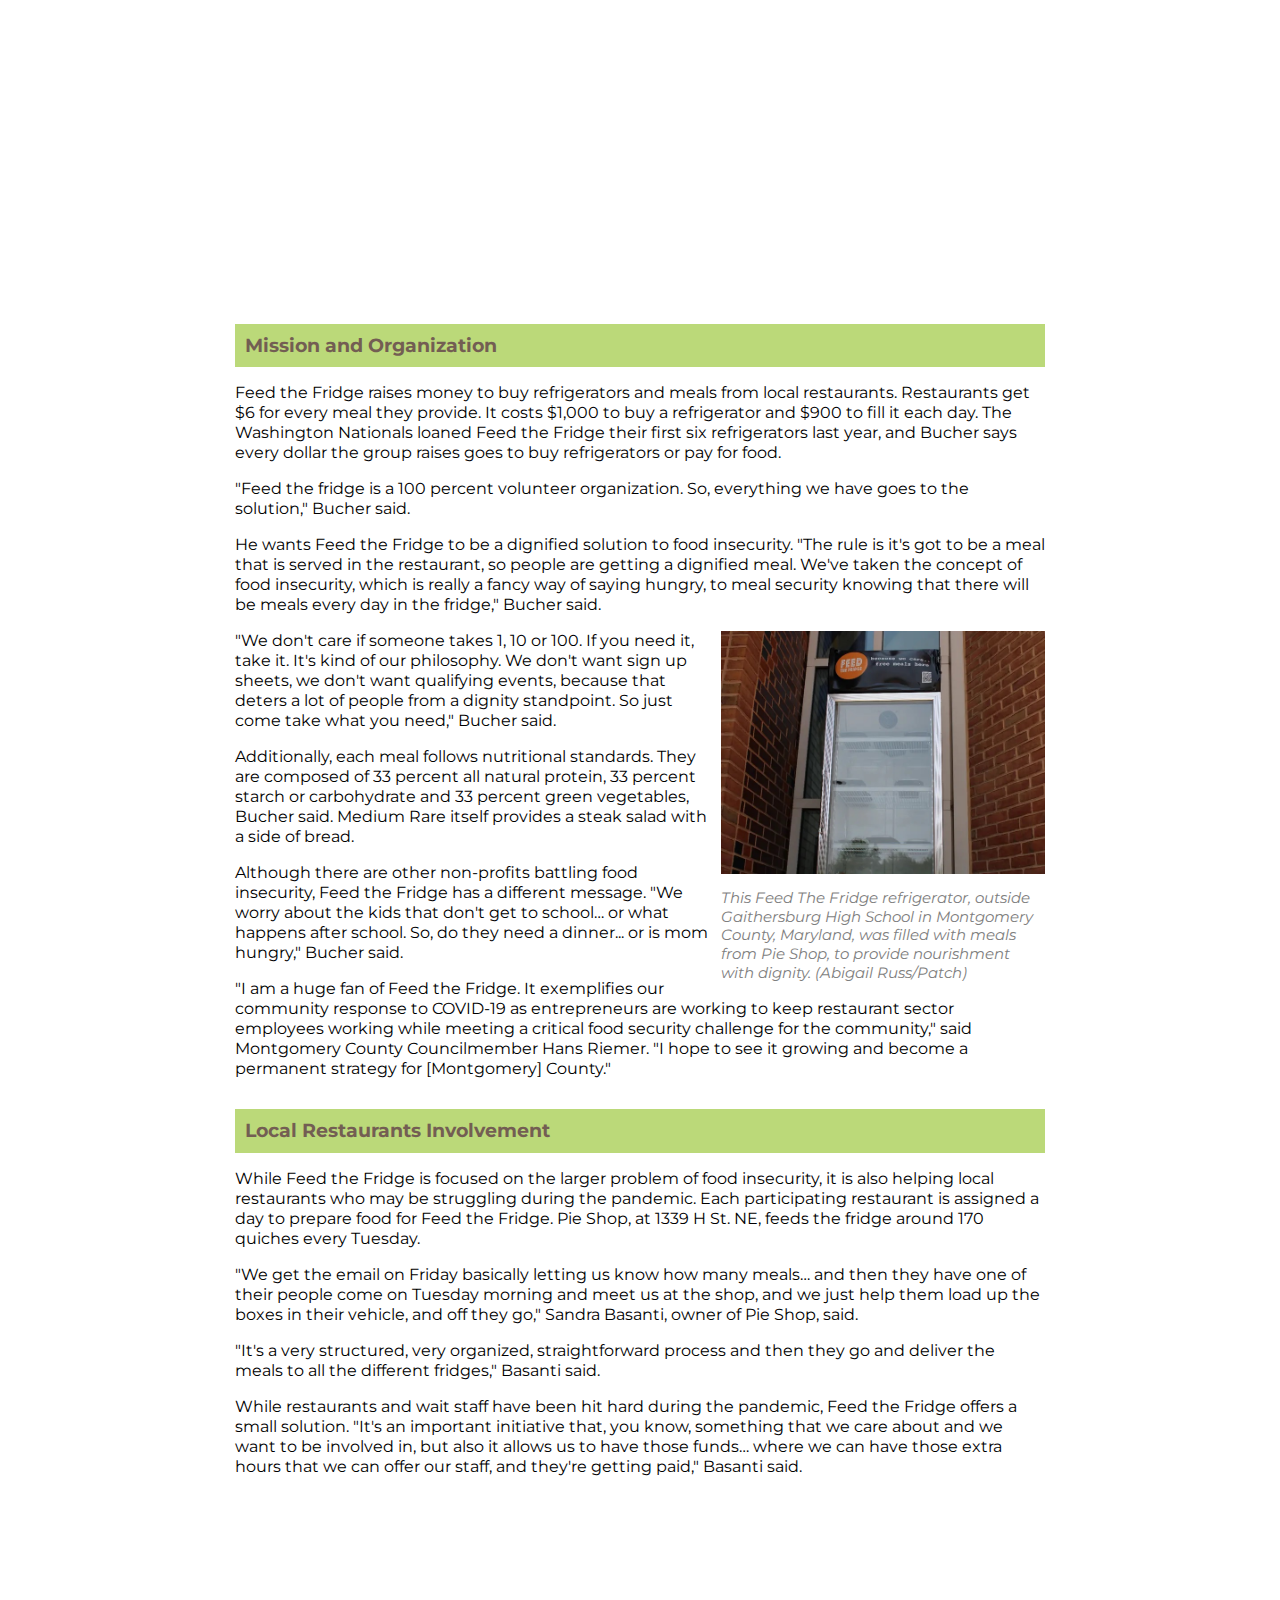
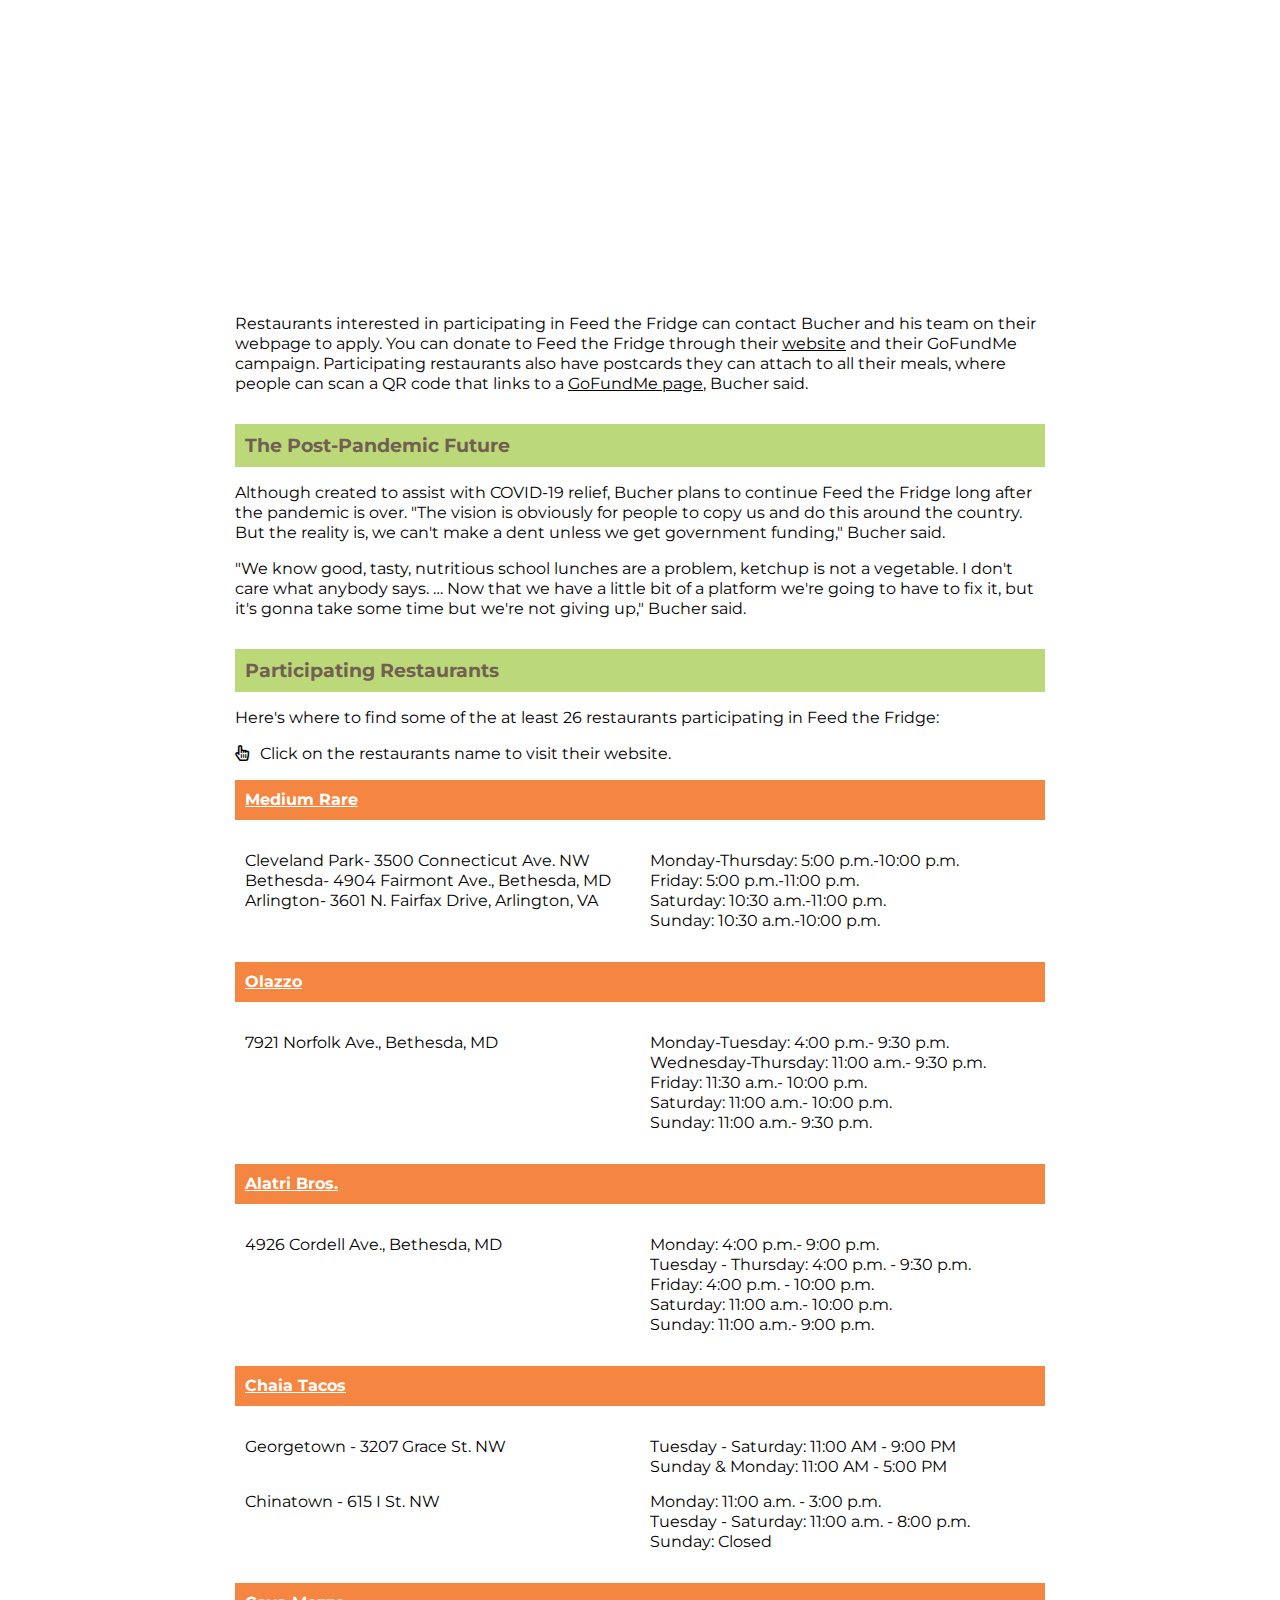
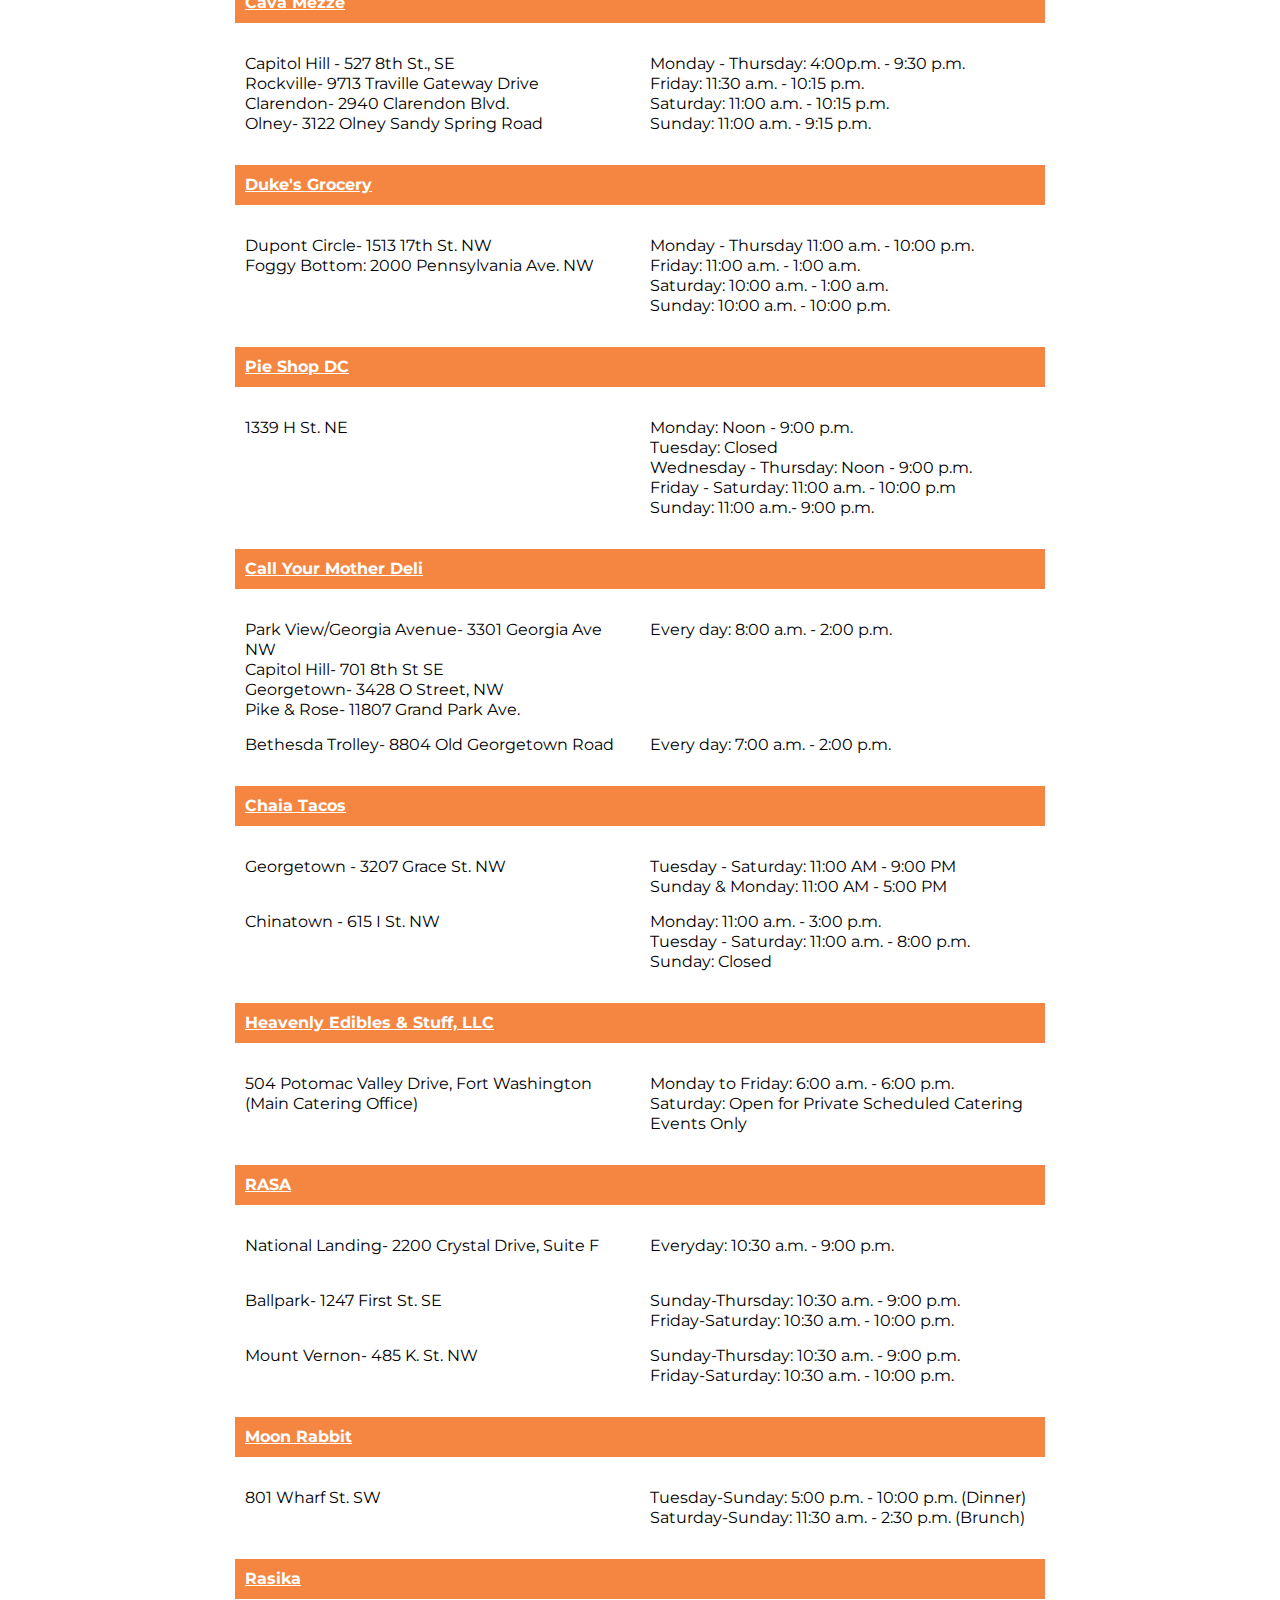
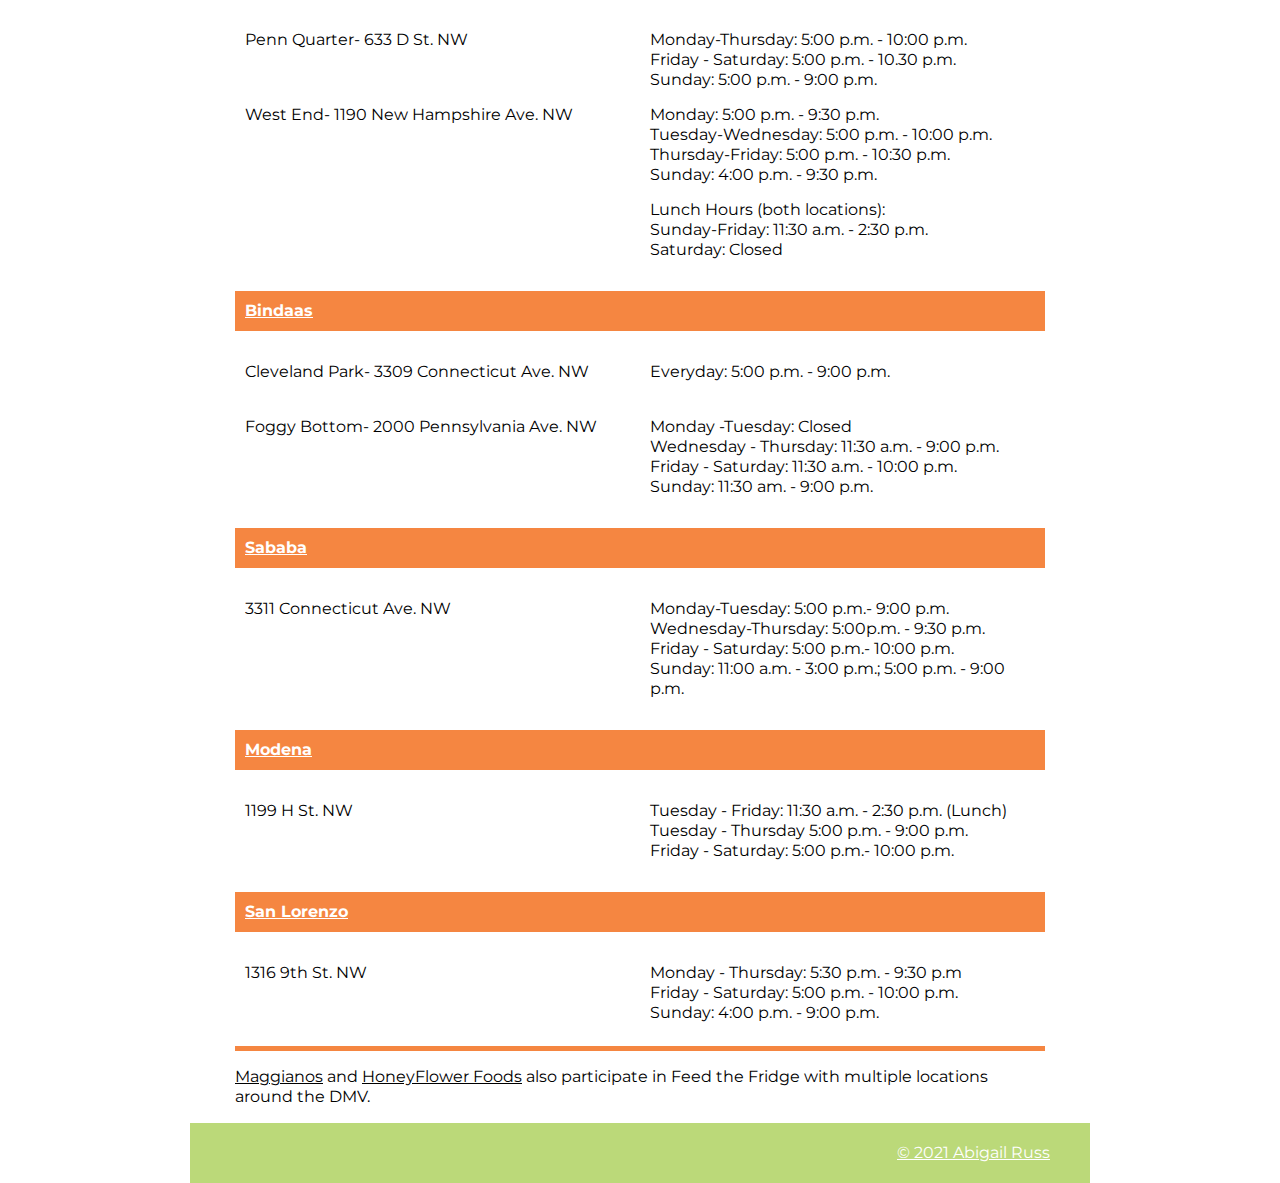
==== commit 47c3e465: "more minor stuff" ====
--- a/index.html
+++ b/index.html
@@ -156,9 +156,6 @@
                     Sunday: 11:00 a.m. - 9:15 p.m. <br>
                 </div>
 
-                <p class="restaurant"><a href="https://honeyflowerfoods.com/findus" target="_blank">HoneyFlower Foods</a></p>
-                <p>Multiple locations in D.C., Maryland and Virginia</p>
-
                 <p class="restaurant"><a href="https://www.dukesgrocery.com/" target="_blank">Duke's Grocery</a></p>
 
                 <div class="addresses">
@@ -185,9 +182,6 @@
                     Sunday: 11:00 a.m.- 9:00 p.m.<br>
                 </div>
 
-                <p class="restaurant"><a href="https://www.maggianos.com/" target="_blank">Maggianos</a></p>
-                <p>Multiple locations in D.C., Maryland and Virginia</p>
-
                 <p class="restaurant"><a href="https://www.callyourmotherdeli.com/locations" target="_blank">Call Your Mother Deli</a></p>
                 <div class="addresses">
                     Park View/Georgia Avenue- 3301 Georgia Ave NW<br>
@@ -354,6 +348,7 @@
                     Sunday: 4:00 p.m. - 9:00 p.m.<br>
                 </div>
             </div>
+            <hr class="line"> <p><a href="https://www.maggianos.com/" target="_blank">Maggianos</a> and <a href="https://honeyflowerfoods.com/findus" target="_blank">HoneyFlower Foods</a> also participate in Feed the Fridge with multiple locations around the DMV.</p>
         </div>
         <footer>
             <a href="https://abigailruss.github.io/" target="_blank">&copy; 2021 Abigail Russ</a>
--- a/final-styles.css
+++ b/final-styles.css
@@ -21,6 +21,11 @@
 .author{
     width: 90%;
     margin: auto;
+}
+hr {
+    height: 5px;
+    background-color: #F58641;
+    border: none;
 }
 .directions{
     font-family: 'Montserrat', sans-serif;
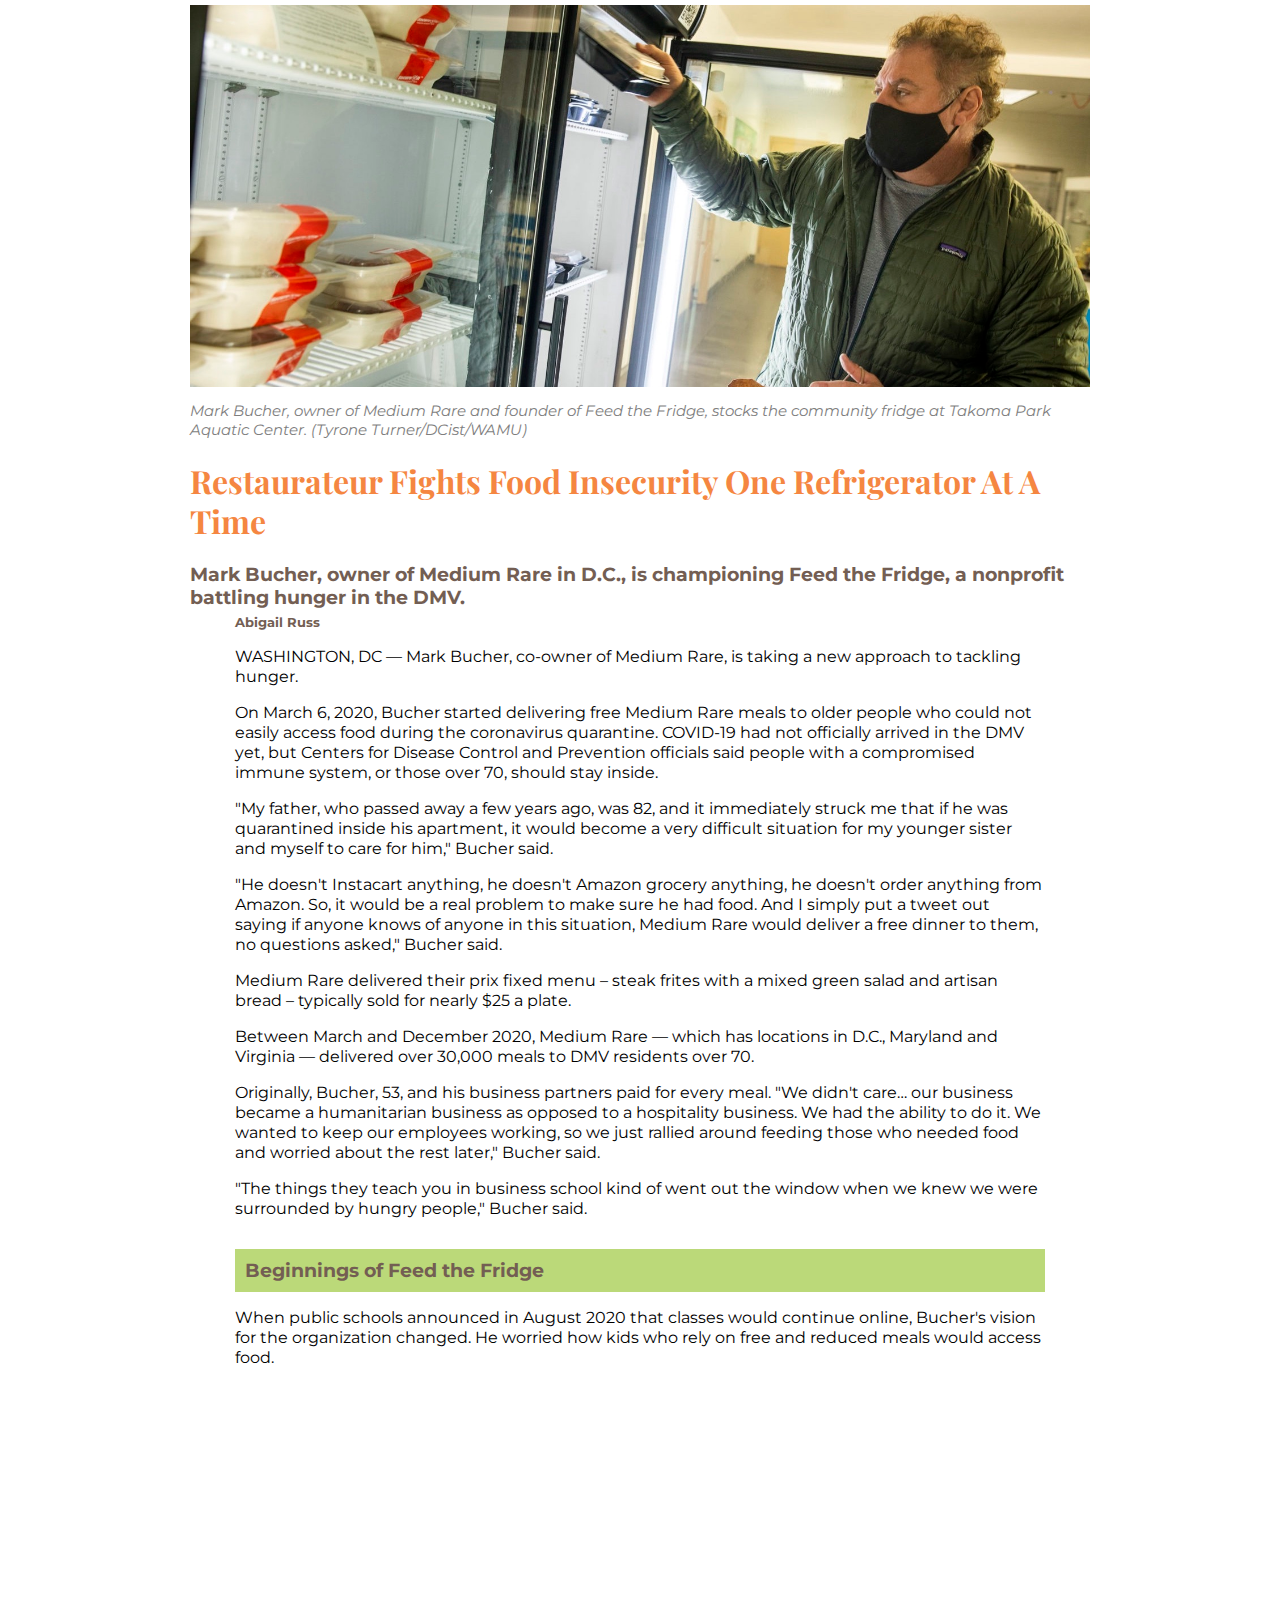
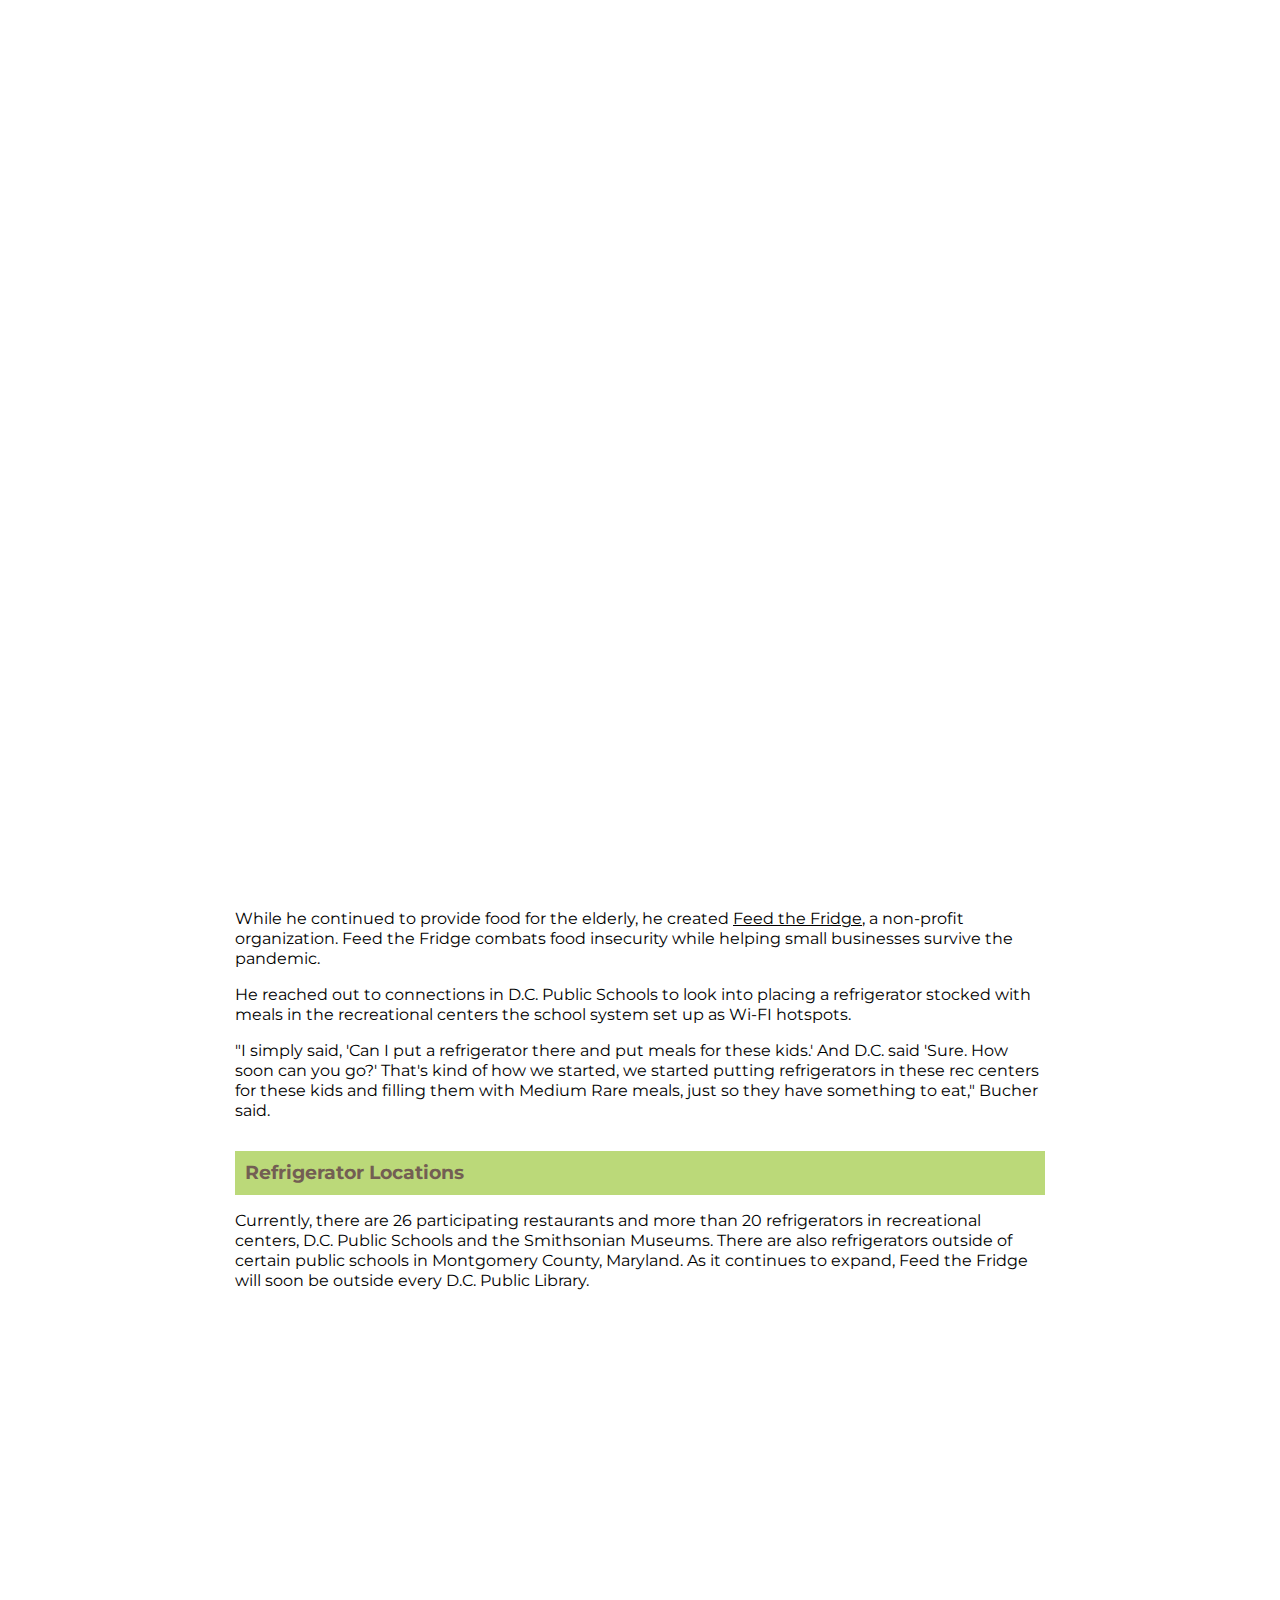
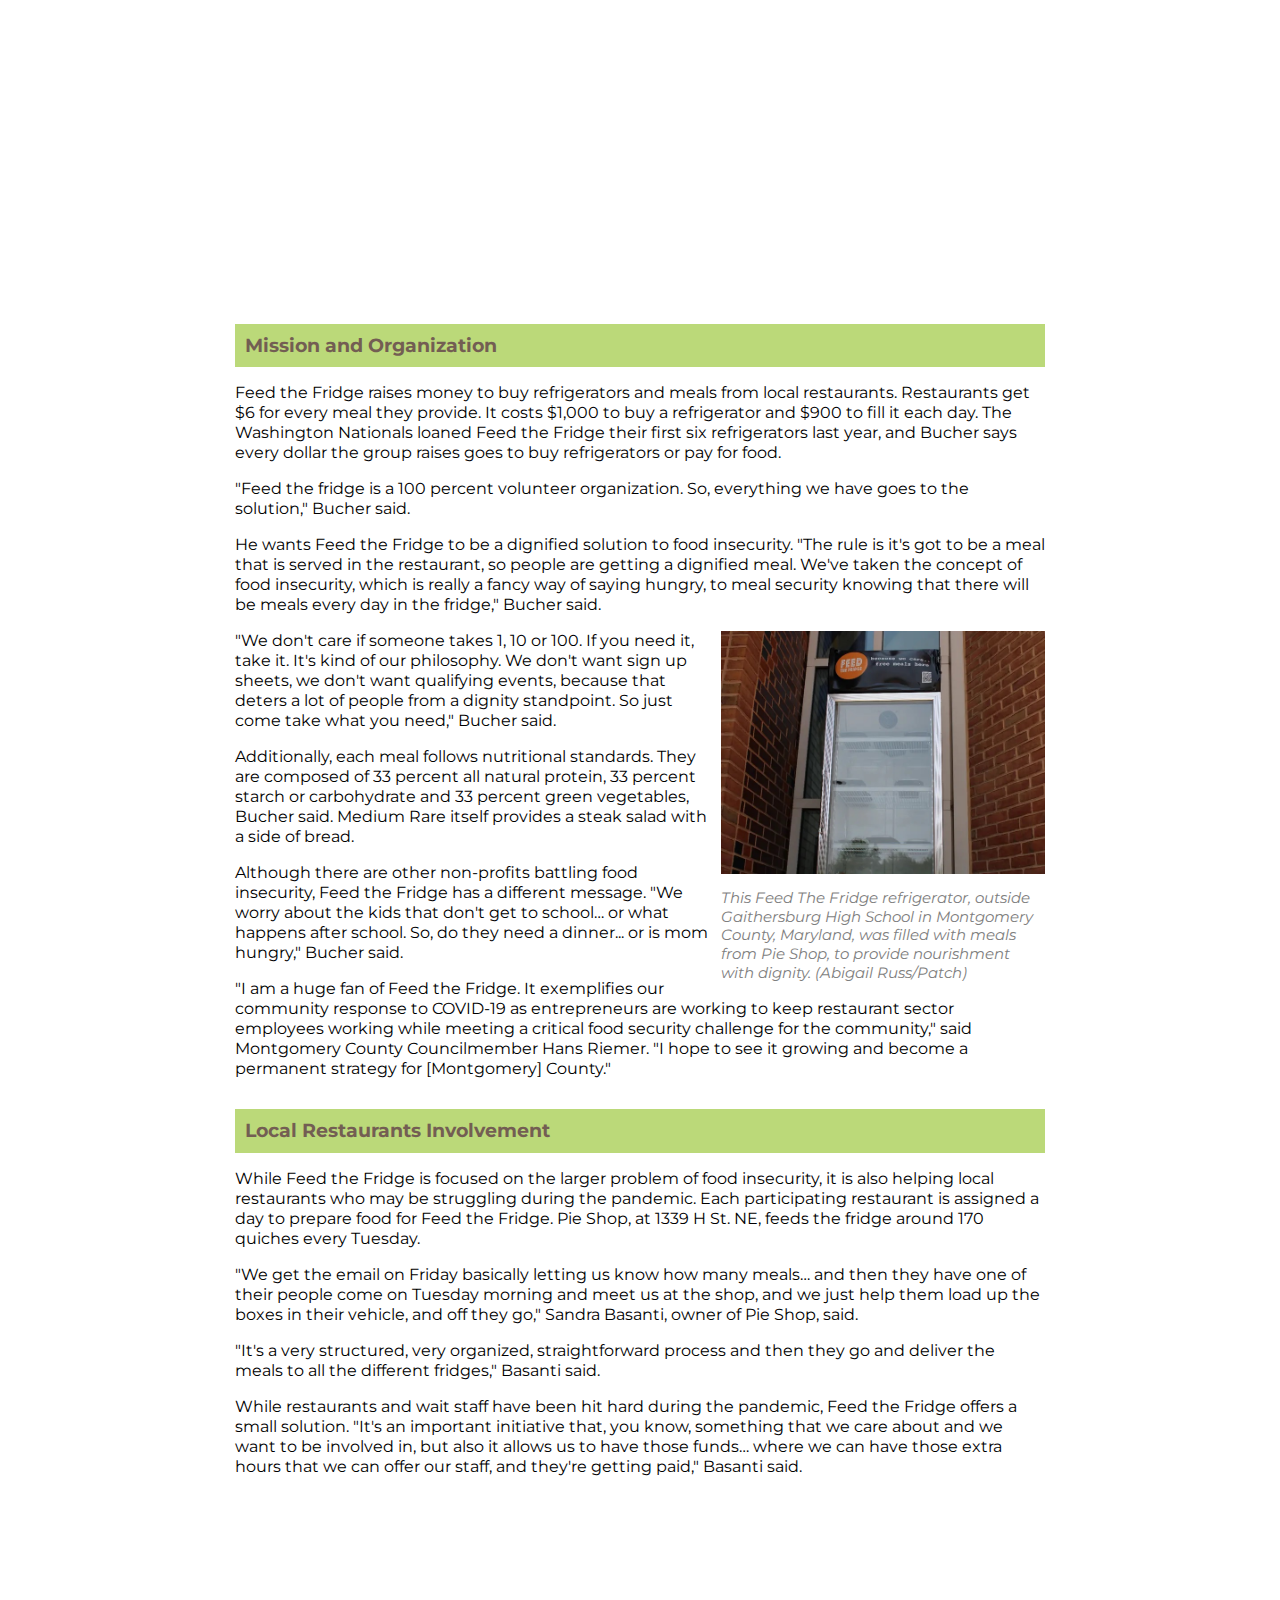
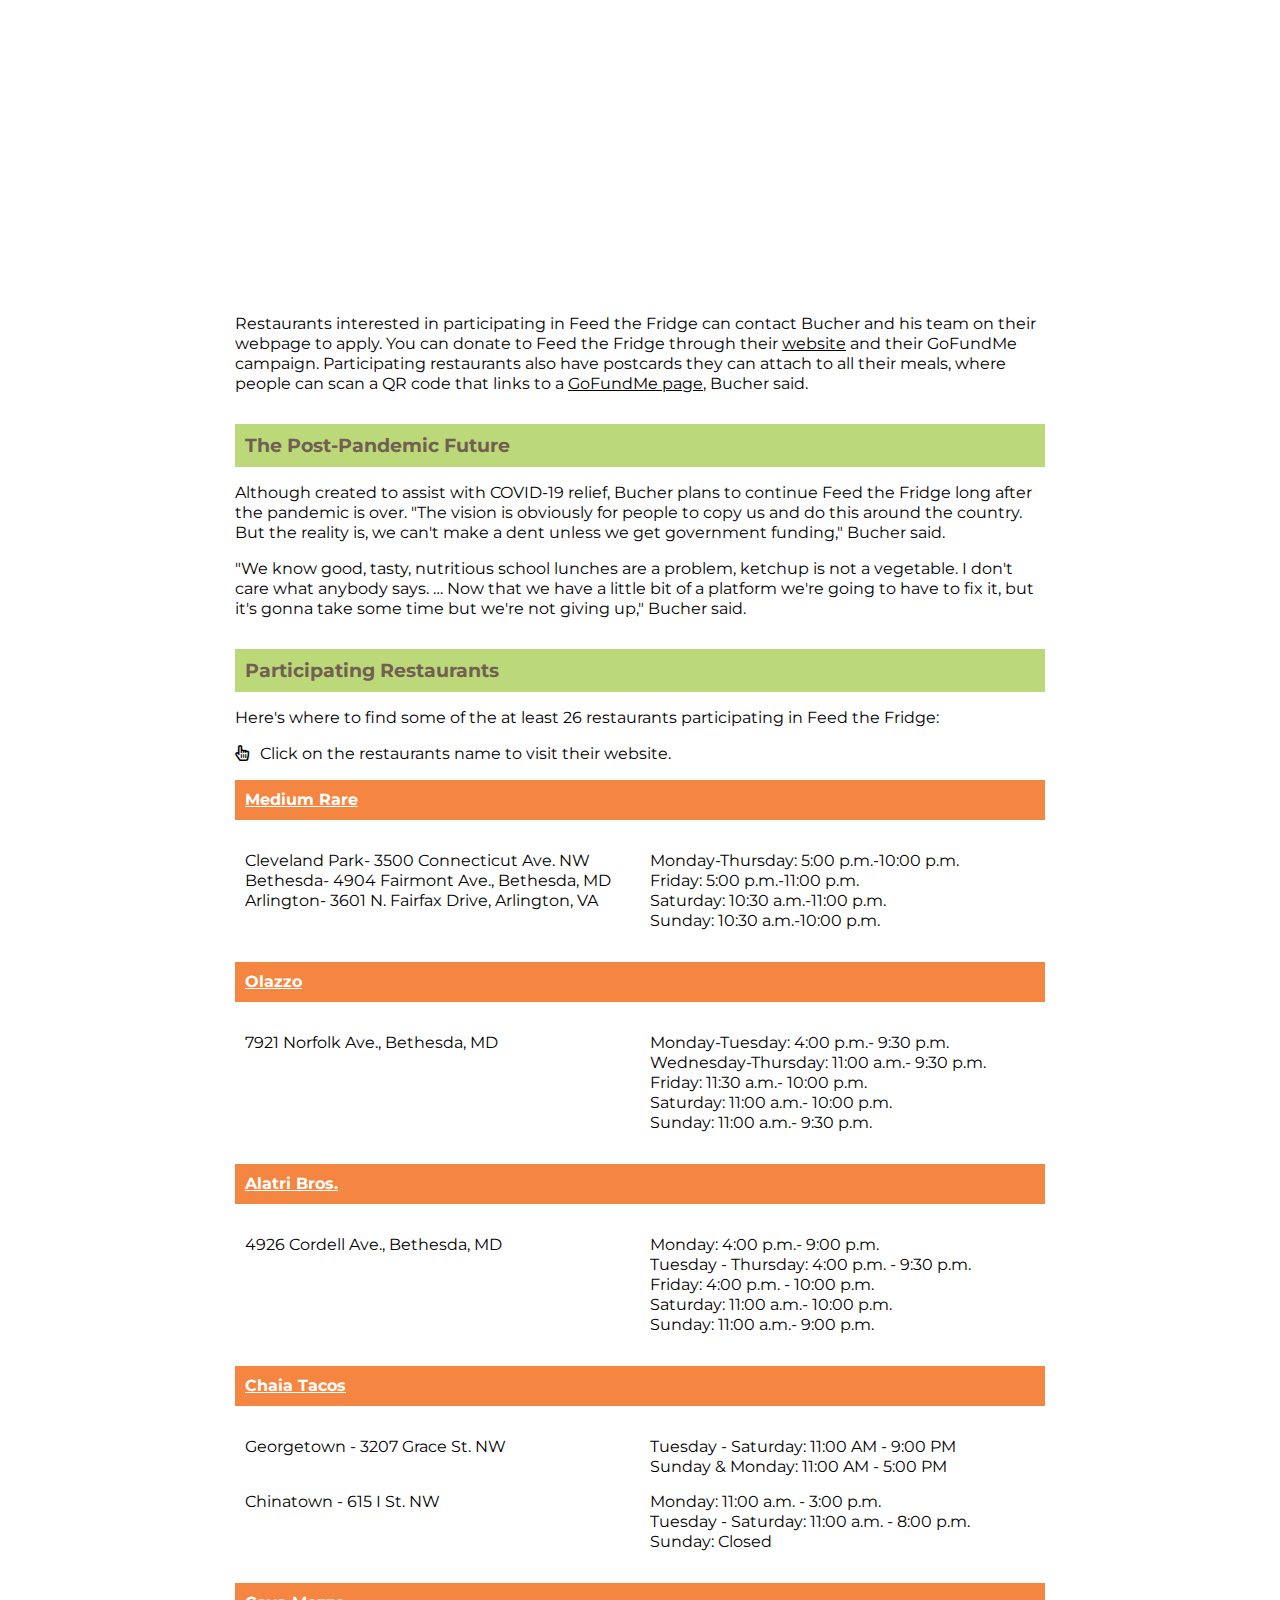
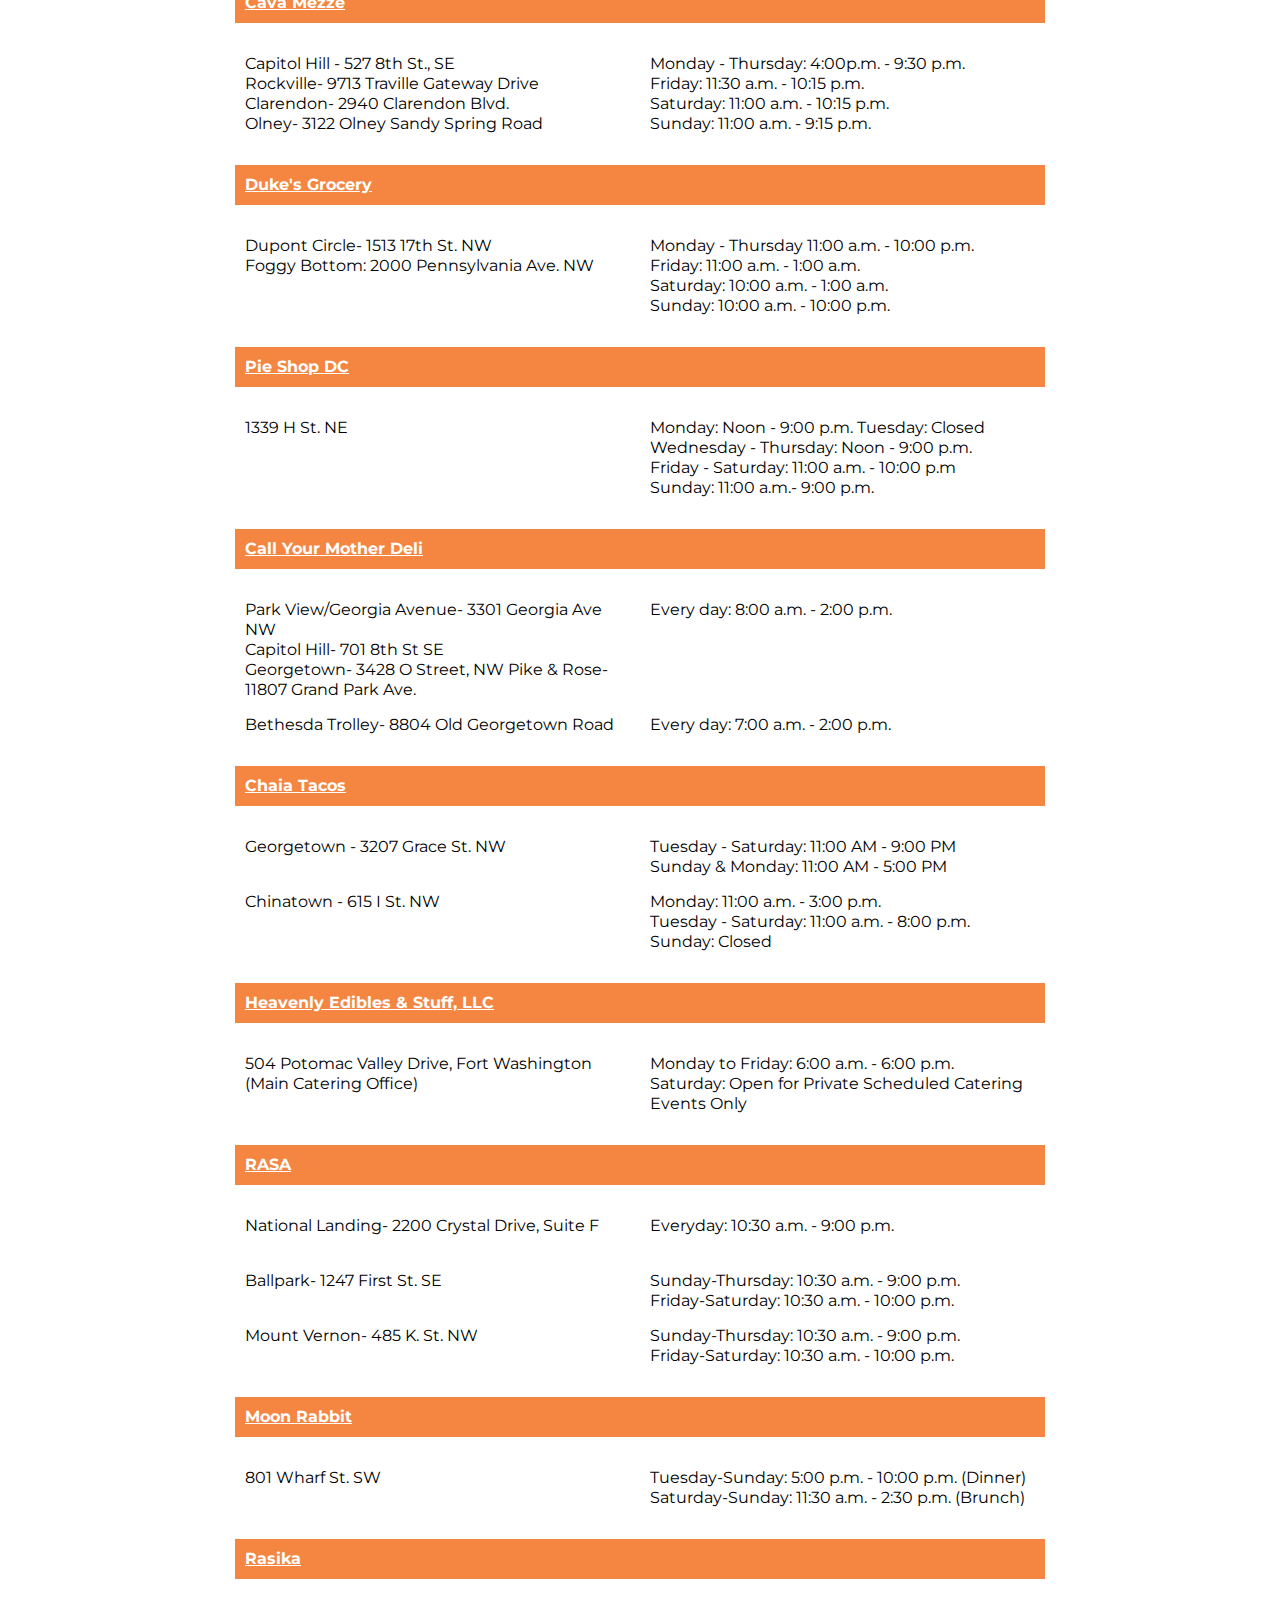
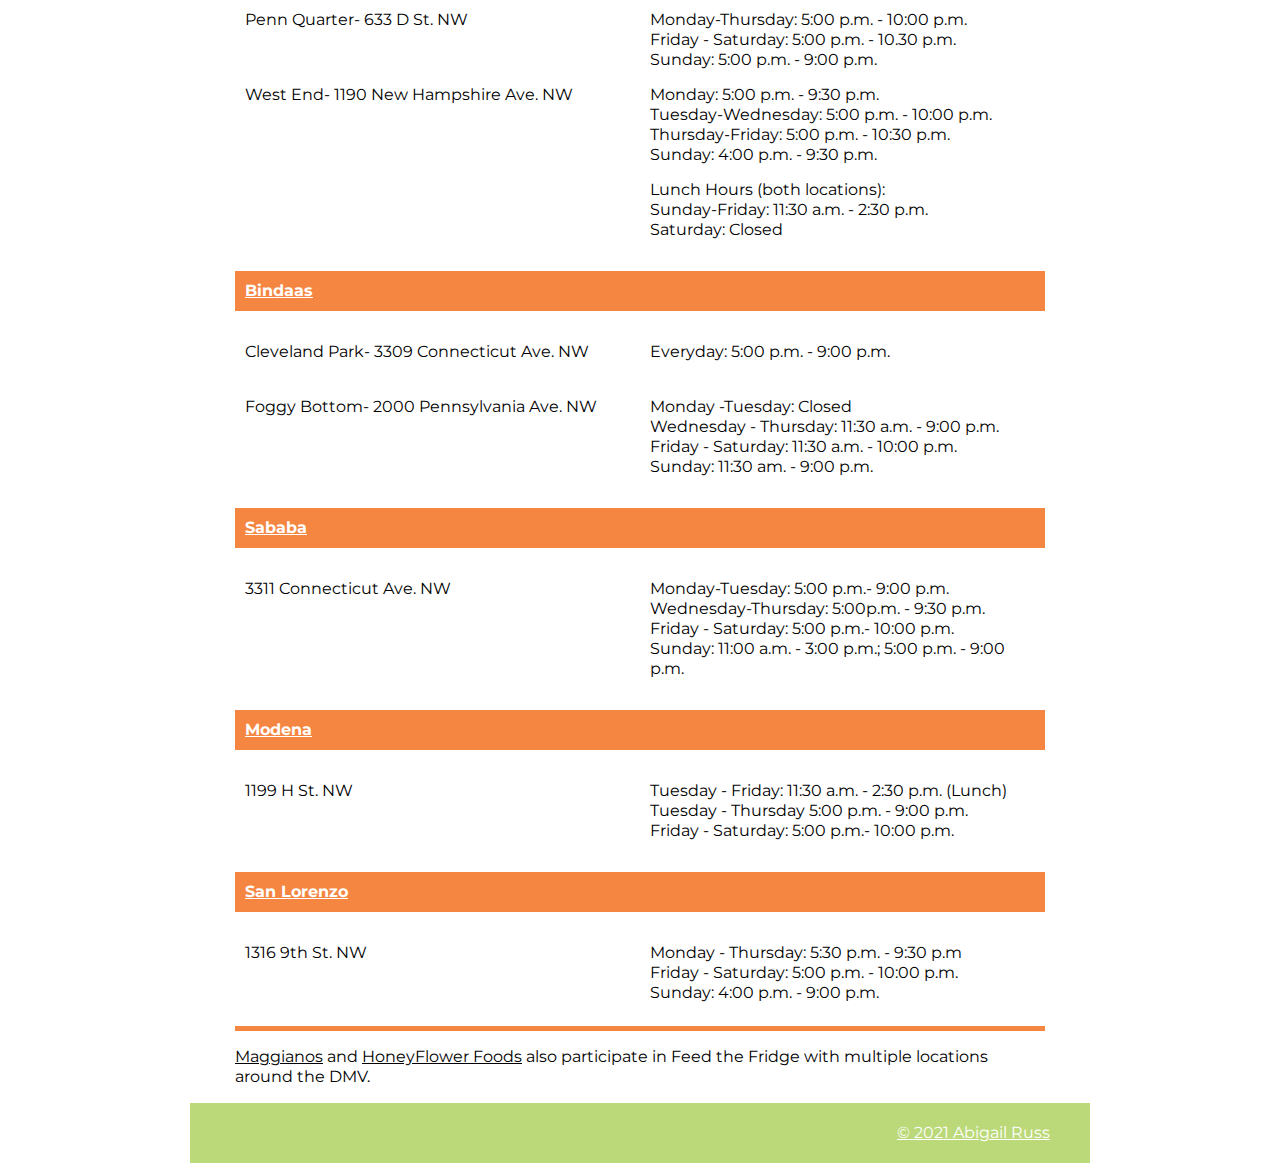
==== commit f310e033: "Update index.html" ====
--- a/index.html
+++ b/index.html
@@ -16,7 +16,6 @@
         <link href="https://fonts.googleapis.com/css2?family=Montserrat:ital,wght@0,100;0,400;0,500;0,700;1,400;1,700&family=Playfair+Display:ital,wght@0,400;0,500;0,700;1,400;1,700&display=swap" rel="stylesheet">
         <link rel="stylesheet" href="https://cdnjs.cloudflare.com/ajax/libs/font-awesome/5.15.4/css/all.min.css" integrity="sha512-1ycn6IcaQQ40/MKBW2W4Rhis/DbILU74C1vSrLJxCq57o941Ym01SwNsOMqvEBFlcgUa6xLiPY/NS5R+E6ztJQ==" crossorigin="anonymous" referrerpolicy="no-referrer" />
 
-        <!-- for multiple locations remove it and put it at the bottom in a footnote -->
     </head>
     <body>
         <div>
@@ -89,266 +88,266 @@
 <!-- fix p from br -->
                 <div class="addresses">
                     <p>Cleveland Park- 3500 Connecticut Ave. NW </p>
-                    Bethesda- 4904 Fairmont Ave., Bethesda, MD <br>
-                    Arlington- 3601 N. Fairfax Drive, Arlington, VA <br>
-                </div>
-                <div class="hours">
-                    Monday-Thursday: 5:00 p.m.-10:00 p.m. <br>
-                    Friday: 5:00 p.m.-11:00 p.m. <br>
-                    Saturday: 10:30 a.m.-11:00 p.m. <br>
-                    Sunday: 10:30 a.m.-10:00 p.m. <br>
+                    <p>Bethesda- 4904 Fairmont Ave., Bethesda, MD </p>
+                    <p>Arlington- 3601 N. Fairfax Drive, Arlington, VA </p>
+                </div>
+                <div class="hours">
+                    <p>Monday-Thursday: 5:00 p.m.-10:00 p.m. </p>
+                    <p>Friday: 5:00 p.m.-11:00 p.m. </p>
+                    <p>Saturday: 10:30 a.m.-11:00 p.m. </p>
+                    <p>Sunday: 10:30 a.m.-10:00 p.m. </p>
                 </div>
 
                 <p class="restaurant"><a href="https://www.olazzo.com/" target="_blank">Olazzo</a></p>
                 <div class="addresses">
-                    7921 Norfolk Ave., Bethesda, MD<br>
-                </div>
-                <div class="hours">
-                    Monday-Tuesday: 4:00 p.m.- 9:30 p.m.<br>
-                    Wednesday-Thursday: 11:00 a.m.- 9:30 p.m.<br>
-                    Friday: 11:30 a.m.- 10:00 p.m.<br>
-                    Saturday: 11:00 a.m.- 10:00 p.m.<br>
-                    Sunday: 11:00 a.m.- 9:30 p.m.<br>
+                    <p>7921 Norfolk Ave., Bethesda, MD</p>
+                </div>
+                <div class="hours">
+                    <p>Monday-Tuesday: 4:00 p.m.- 9:30 p.m.</p>
+                    <p>Wednesday-Thursday: 11:00 a.m.- 9:30 p.m.</p>
+                    <p>Friday: 11:30 a.m.- 10:00 p.m.</p>
+                    <p>Saturday: 11:00 a.m.- 10:00 p.m.</p>
+                    <p>Sunday: 11:00 a.m.- 9:30 p.m.</p>
                 </div>
                 <p class="restaurant"><a href="https://www.alatribros.com/" target="_blank">Alatri Bros.</a></p>
                 <div class="addresses">
-                    4926 Cordell Ave., Bethesda, MD<br>
-                </div>
-                <div class="hours">
-                    Monday: 4:00 p.m.- 9:00 p.m.<br>
-                    Tuesday - Thursday: 4:00 p.m. - 9:30 p.m.<br>
-                    Friday: 4:00 p.m. - 10:00 p.m.<br>
-                    Saturday: 11:00 a.m.- 10:00 p.m.<br>
-                    Sunday: 11:00 a.m.- 9:00 p.m.<br>
+                    <p>4926 Cordell Ave., Bethesda, MD</p>
+                </div>
+                <div class="hours">
+                    <p>Monday: 4:00 p.m.- 9:00 p.m.</p>
+                    <p>Tuesday - Thursday: 4:00 p.m. - 9:30 p.m.</p>
+                    <p>Friday: 4:00 p.m. - 10:00 p.m.</p>
+                    <p>Saturday: 11:00 a.m.- 10:00 p.m.</p>
+                    <p>Sunday: 11:00 a.m.- 9:00 p.m.</p>
                 </div>
 
                 <p class="restaurant"><a href="https://www.chaiatacos.com/" target="_blank">Chaia Tacos</a></p>
 
                 <div class="addresses">
-                    Georgetown - 3207 Grace St. NW<br>
-                </div>
-                <div class="hours">
-                    Tuesday - Saturday: 11:00 AM - 9:00 PM<br>
-                    Sunday & Monday: 11:00 AM - 5:00 PM<br>
-                </div>
-
-                <div class="addresses">
-                    Chinatown - 615 I St. NW<br>
-                </div>
-                <div class="hours">
-                    Monday: 11:00 a.m. - 3:00 p.m. <br>
-                    Tuesday - Saturday: 11:00 a.m. - 8:00 p.m. <br>
-                    Sunday: Closed<br>
+                    <p>Georgetown - 3207 Grace St. NW</p>
+                </div>
+                <div class="hours">
+                    <p>Tuesday - Saturday: 11:00 AM - 9:00 PM</p>
+                    <p>Sunday & Monday: 11:00 AM - 5:00 PM</p>
+                </div>
+
+                <div class="addresses">
+                    <p>Chinatown - 615 I St. NW</p>
+                </div>
+                <div class="hours">
+                    <p>Monday: 11:00 a.m. - 3:00 p.m. </p>
+                    <p>Tuesday - Saturday: 11:00 a.m. - 8:00 p.m. </p>
+                    <p>Sunday: Closed</p>
                 </div>
 
                 <p class="restaurant"><a href="https://www.cavamezze.com/" target="_blank">Cava Mezze</a></p>
 
                 <div class="addresses">
-                    Capitol Hill - 527 8th St., SE<br>
-                    Rockville- 9713 Traville Gateway Drive <br>
-                    Clarendon- 2940 Clarendon Blvd.<br>
-                    Olney- 3122 Olney Sandy Spring Road <br>
-                </div>
-                <div class="hours">
-                    Monday - Thursday: 4:00p.m. - 9:30 p.m. <br>
-                    Friday: 11:30 a.m. - 10:15 p.m. <br>
-                    Saturday: 11:00 a.m. - 10:15 p.m. <br>
-                    Sunday: 11:00 a.m. - 9:15 p.m. <br>
+                    <p>Capitol Hill - 527 8th St., SE</p>
+                    <p>Rockville- 9713 Traville Gateway Drive </p>
+                    <p>Clarendon- 2940 Clarendon Blvd.</p>
+                    <p>Olney- 3122 Olney Sandy Spring Road </p>
+                </div>
+                <div class="hours">
+                    <p>Monday - Thursday: 4:00p.m. - 9:30 p.m. </p>
+                    <p>Friday: 11:30 a.m. - 10:15 p.m. </p>
+                    <p>Saturday: 11:00 a.m. - 10:15 p.m. </p>
+                    <p>Sunday: 11:00 a.m. - 9:15 p.m. </p>
                 </div>
 
                 <p class="restaurant"><a href="https://www.dukesgrocery.com/" target="_blank">Duke's Grocery</a></p>
 
                 <div class="addresses">
-                    Dupont Circle- 1513 17th St. NW<br>
-                    Foggy Bottom: 2000 Pennsylvania Ave. NW<br>
-                </div>
-                <div class="hours">
-                    Monday - Thursday 11:00 a.m. - 10:00 p.m.<br>
-                    Friday: 11:00 a.m. - 1:00 a.m.<br>
-                    Saturday: 10:00 a.m. - 1:00 a.m.<br>
-                    Sunday: 10:00 a.m. - 10:00 p.m.<br>
+                    <p>Dupont Circle- 1513 17th St. NW</p>
+                    <p>Foggy Bottom: 2000 Pennsylvania Ave. NW</p>
+                </div>
+                <div class="hours">
+                    <p>Monday - Thursday 11:00 a.m. - 10:00 p.m.</p>
+                    <p>Friday: 11:00 a.m. - 1:00 a.m.</p>
+                    <p>Saturday: 10:00 a.m. - 1:00 a.m.</p>
+                    <p>Sunday: 10:00 a.m. - 10:00 p.m.</p>
                 </div>
 
                 <p class="restaurant"><a href="https://pieshopdc.com/contact/" target="_blank">Pie Shop DC</a></p>
 
                 <div class="addresses">
-                    1339 H St. NE<br>
-                </div>
-                <div class="hours">
-                    Monday: Noon - 9:00 p.m.<br>
-                    Tuesday: Closed<br>
-                    Wednesday - Thursday: Noon - 9:00 p.m.<br>
-                    Friday - Saturday: 11:00 a.m. - 10:00 p.m<br>
-                    Sunday: 11:00 a.m.- 9:00 p.m.<br>
+                    1339 H St. NE</p>
+                </div>
+                <div class="hours">
+                    <p>Monday: Noon - 9:00 p.m.</p>
+                    <p>Tuesday: Closed</p>
+                    <p>Wednesday - Thursday: Noon - 9:00 p.m.</p>
+                    <p>Friday - Saturday: 11:00 a.m. - 10:00 p.m</p>
+                    <p>Sunday: 11:00 a.m.- 9:00 p.m.</p>
                 </div>
 
                 <p class="restaurant"><a href="https://www.callyourmotherdeli.com/locations" target="_blank">Call Your Mother Deli</a></p>
                 <div class="addresses">
-                    Park View/Georgia Avenue- 3301 Georgia Ave NW<br>
-                    Capitol Hill- 701 8th St SE<br>
-                    Georgetown- 3428 O Street, NW<br>
-                    Pike & Rose- 11807 Grand Park Ave.<br>
-                </div>
-                <div class="hours">
-                    Every day: 8:00 a.m. - 2:00 p.m.<br>
-                </div>
-                <br>
-                <br>
-
-                <div class="addresses">
-                    Bethesda Trolley- 8804 Old Georgetown Road<br>
-                </div>
-                <div class="hours">
-                    Every day: 7:00 a.m. - 2:00 p.m.<br>
+                    <p>Park View/Georgia Avenue- 3301 Georgia Ave NW</p>
+                    <p>Capitol Hill- 701 8th St SE</p>
+                    <p>Georgetown- 3428 O Street, NW</p>
+                    </p>Pike & Rose- 11807 Grand Park Ave.</p>
+                </div>
+                <div class="hours">
+                    <p>Every day: 8:00 a.m. - 2:00 p.m.</p>
+                </div>
+                <br>
+                <br>
+
+                <div class="addresses">
+                    <p>Bethesda Trolley- 8804 Old Georgetown Road</p>
+                </div>
+                <div class="hours">
+                    <p>Every day: 7:00 a.m. - 2:00 p.m.</p>
                 </div>
 
                 <p class="restaurant"><a href="https://www.chaiatacos.com/" target="_blank">Chaia Tacos</a></p>
                 <div class="addresses">
-                    Georgetown - 3207 Grace St. NW<br>
-                </div>
-                <div class="hours">
-                    Tuesday - Saturday: 11:00 AM - 9:00 PM<br>
-                    Sunday & Monday: 11:00 AM - 5:00 PM <br>
-                </div>
-                <br>
-                <br>
-
-                <div class="addresses">
-                    Chinatown - 615 I St. NW<br>
-                </div>
-                <div class="hours">
-                    Monday: 11:00 a.m. - 3:00 p.m.<br>
-                    Tuesday - Saturday: 11:00 a.m. - 8:00 p.m.<br>
-                    Sunday: Closed<br>
+                    <p>Georgetown - 3207 Grace St. NW</p>
+                </div>
+                <div class="hours">
+                    <p>Tuesday - Saturday: 11:00 AM - 9:00 PM</p>
+                    <p>Sunday & Monday: 11:00 AM - 5:00 PM </p>
+                </div>
+                <br>
+                <br>
+
+                <div class="addresses">
+                    <p>Chinatown - 615 I St. NW</p>
+                </div>
+                <div class="hours">
+                    <p>Monday: 11:00 a.m. - 3:00 p.m.</p>
+                    <p>Tuesday - Saturday: 11:00 a.m. - 8:00 p.m.</p>
+                    <p>Sunday: Closed</p>
                 </div>
 
                 <p class="restaurant"><a href="http://theheavenedibles.net/" target="_blank">Heavenly Edibles & Stuff, LLC</a></p>
 
                 <div class="addresses">
-                    504 Potomac Valley Drive, Fort Washington<br>
-                    (Main Catering Office)
-                </div>
-                <div class="hours">
-                    Monday to Friday: 6:00 a.m. - 6:00 p.m.<br>
-                    Saturday: Open for Private Scheduled Catering Events Only<br>
+                    <p>504 Potomac Valley Drive, Fort Washington</p>
+                    <p>(Main Catering Office)</p>
+                </div>
+                <div class="hours">
+                    <p>Monday to Friday: 6:00 a.m. - 6:00 p.m.</p>
+                    <p>Saturday: Open for Private Scheduled Catering Events Only</p>
                 </div>
 
                 <p class="restaurant"><a href="https://www.rasagrill.com/" target="_blank">RASA</a></p>
                 <div class="addresses">
-                    National Landing- 2200 Crystal Drive, Suite F<br>
-                </div>
-                <div class="hours">
-                    Everyday: 10:30 a.m. - 9:00 p.m.<br>
-                </div>
-                <br>
-                <br>
-                <div class="addresses">
-                    Ballpark- 1247 First St. SE<br>
-                </div>
-                <div class="hours">
-                    Sunday-Thursday: 10:30 a.m. - 9:00 p.m.<br>
-                    Friday-Saturday: 10:30 a.m. - 10:00 p.m.<br>
-                </div>
-                <br>
-                <br>
-                <div class="addresses">
-                    Mount Vernon- 485 K. St. NW<br>
-                </div>
-                <div class="hours">
-                    Sunday-Thursday: 10:30 a.m. - 9:00 p.m.<br>
-                    Friday-Saturday: 10:30 a.m. - 10:00 p.m.<br>
+                    <p>National Landing- 2200 Crystal Drive, Suite F</p>
+                </div>
+                <div class="hours">
+                    <p>Everyday: 10:30 a.m. - 9:00 p.m.</p>
+                </div>
+                <br>
+                <br>
+                <div class="addresses">
+                    <p>Ballpark- 1247 First St. SE</p>
+                </div>
+                <div class="hours">
+                    <p>Sunday-Thursday: 10:30 a.m. - 9:00 p.m.</p>
+                    <p>Friday-Saturday: 10:30 a.m. - 10:00 p.m.</p>
+                </div>
+                <br>
+                <br>
+                <div class="addresses">
+                    <p>Mount Vernon- 485 K. St. NW</p>
+                </div>
+                <div class="hours">
+                    <p>Sunday-Thursday: 10:30 a.m. - 9:00 p.m.</p>
+                    <p>Friday-Saturday: 10:30 a.m. - 10:00 p.m.</p>
                 </div>
 
                 <p class="restaurant"><a href="http://theheavenedibles.net/" target="_blank">Moon Rabbit</a></p>
                 <div class="addresses">
-                    801 Wharf St. SW<br>
-                </div>
-                <div class="hours">
-                    Tuesday-Sunday: 5:00 p.m. - 10:00 p.m. (Dinner)<br>
-                    Saturday-Sunday: 11:30 a.m. - 2:30 p.m. (Brunch)<br>
+                    <p>801 Wharf St. SW</p>
+                </div>
+                <div class="hours">
+                    <p>Tuesday-Sunday: 5:00 p.m. - 10:00 p.m. (Dinner)</p>
+                    <p>Saturday-Sunday: 11:30 a.m. - 2:30 p.m. (Brunch)</p>
                 </div>
 
                 <p class="restaurant"><a href="https://www.rasikarestaurant.com/#modern-indian-cuisine" target="_blank">Rasika</a></p>
                 <div class="addresses">
-                    Penn Quarter- 633 D St. NW<br>
-                </div>
-                <div class="hours">
-                    Monday-Thursday: 5:00 p.m. - 10:00 p.m.<br>
-                    Friday - Saturday: 5:00 p.m. - 10.30 p.m.<br>
-                    Sunday: 5:00 p.m. - 9:00 p.m.<br>
-                </div>
-
-                <div class="addresses">
-                    West End- 1190 New Hampshire Ave. NW<br>
-                </div>
-                <div class="hours">
-                    Monday: 5:00 p.m. - 9:30 p.m.<br>
-                    Tuesday-Wednesday: 5:00 p.m. - 10:00 p.m.<br>
-                    Thursday-Friday: 5:00 p.m. - 10:30 p.m.<br>
-                    Sunday: 4:00 p.m. - 9:30 p.m.<br>
-                </div>
-
-                <div class="addresses">
-
-                </div>
-                <div class="hours">
-                    Lunch Hours (both locations):<br>
-
-                    Sunday-Friday: 11:30 a.m. - 2:30 p.m.<br>
-                    Saturday: Closed<br>
+                    <p>Penn Quarter- 633 D St. NW</p>
+                </div>
+                <div class="hours">
+                    <p>Monday-Thursday: 5:00 p.m. - 10:00 p.m.</p>
+                    <p>Friday - Saturday: 5:00 p.m. - 10.30 p.m.</p>
+                    <p>Sunday: 5:00 p.m. - 9:00 p.m.</p>
+                </div>
+
+                <div class="addresses">
+                    </p>West End- 1190 New Hampshire Ave. NW</p>
+                </div>
+                <div class="hours">
+                    <p>Monday: 5:00 p.m. - 9:30 p.m.</p>
+                    <p>Tuesday-Wednesday: 5:00 p.m. - 10:00 p.m.</p>
+                    <p>Thursday-Friday: 5:00 p.m. - 10:30 p.m.</p>
+                    <p>Sunday: 4:00 p.m. - 9:30 p.m.</p>
+                </div>
+
+                <div class="addresses">
+
+                </div>
+                <div class="hours">
+                    <p>Lunch Hours (both locations):</p>
+
+                    <p>Sunday-Friday: 11:30 a.m. - 2:30 p.m.</p>
+                    <p>Saturday: Closed</p>
                 </div>
 
                 <p class="restaurant"><a href="https://www.bindaasdc.com/#modern-indian" target="_blank">Bindaas</a></p>
                 <div class="addresses">
-                    Cleveland Park- 3309 Connecticut Ave. NW<br>
-                </div>
-                <div class="hours">
-                    Everyday: 5:00 p.m. - 9:00 p.m.<br>
-                </div>
-                <br>
-                <br>
-                <div class="addresses">
-                    Foggy Bottom- 2000 Pennsylvania Ave. NW<br>
-                </div>
-                <div class="hours">
-                    Monday -Tuesday: Closed <br>
-                    Wednesday - Thursday: 11:30 a.m. - 9:00 p.m.<br>
-                    Friday - Saturday: 11:30 a.m. - 10:00 p.m.<br>
-                    Sunday: 11:30 am. - 9:00 p.m.<br>
+                    <p>Cleveland Park- 3309 Connecticut Ave. NW</p>
+                </div>
+                <div class="hours">
+                    <p>Everyday: 5:00 p.m. - 9:00 p.m.</p>
+                </div>
+                <br>
+                <br>
+                <div class="addresses">
+                    <p>Foggy Bottom- 2000 Pennsylvania Ave. NW</p>
+                </div>
+                <div class="hours">
+                    <p>Monday -Tuesday: Closed </p>
+                    <p>Wednesday - Thursday: 11:30 a.m. - 9:00 p.m.</p>
+                    <p>Friday - Saturday: 11:30 a.m. - 10:00 p.m.</p>
+                    <p>Sunday: 11:30 am. - 9:00 p.m.</p>
                 </div>
 
                 <p class="restaurant"><a href="https://www.sababauptown.com/menu" target="_blank">Sababa</a></p>
                 <div class="addresses">
-                    3311 Connecticut Ave. NW<br>
-                </div>
-                <div class="hours">
-                    Monday-Tuesday: 5:00 p.m.- 9:00 p.m.<br>
-                    Wednesday-Thursday: 5:00p.m. - 9:30 p.m.<br>
-                    Friday - Saturday: 5:00 p.m.- 10:00 p.m.<br>
-                    Sunday: 11:00 a.m. - 3:00 p.m.; 5:00 p.m. - 9:00 p.m.<br>
+                    </p>3311 Connecticut Ave. NW</p>
+                </div>
+                <div class="hours">
+                    <p>Monday-Tuesday: 5:00 p.m.- 9:00 p.m.</p>
+                    <p>Wednesday-Thursday: 5:00p.m. - 9:30 p.m.</p>
+                    <p>Friday - Saturday: 5:00 p.m.- 10:00 p.m.</p>
+                    <p>Sunday: 11:00 a.m. - 3:00 p.m.; 5:00 p.m. - 9:00 p.m.</p>
                 </div>
 
                 <p class="restaurant"><a href="https://www.modenadc.com/" target="_blank">Modena</a></p>
                 <div class="addresses">
-                    1199 H St. NW<br>
-                </div>
-                <div class="hours">
-                    Tuesday - Friday: 11:30 a.m. - 2:30 p.m. (Lunch)<br>
-                    Tuesday - Thursday 5:00 p.m. - 9:00 p.m. <br>
-                    Friday - Saturday: 5:00 p.m.- 10:00 p.m.<br>
+                    <p>1199 H St. NW</p>
+                </div>
+                <div class="hours">
+                    <p>Tuesday - Friday: 11:30 a.m. - 2:30 p.m. (Lunch)</p>
+                    <p>Tuesday - Thursday 5:00 p.m. - 9:00 p.m. </p>
+                    <p>Friday - Saturday: 5:00 p.m.- 10:00 p.m.</p>
                 </div>
 
                 <p class="restaurant"><a href="https://www.sanlorenzodc.com/" target="_blank">San Lorenzo</a></p>
                 <div class="addresses">
-                    1316 9th St. NW<br>
-                </div>
-                <div class="hours">
-                    Monday - Thursday: 5:30 p.m. - 9:30 p.m<br>
-                    Friday - Saturday: 5:00 p.m. - 10:00 p.m.<br>
-                    Sunday: 4:00 p.m. - 9:00 p.m.<br>
+                    <p>1316 9th St. NW</p>
+                </div>
+                <div class="hours">
+                    <p>Monday - Thursday: 5:30 p.m. - 9:30 p.m</p>
+                    <p>Friday - Saturday: 5:00 p.m. - 10:00 p.m.</p>
+                    <p>Sunday: 4:00 p.m. - 9:00 p.m.</p>
                 </div>
             </div>
-            <hr class="line"> <p><a href="https://www.maggianos.com/" target="_blank">Maggianos</a> and <a href="https://honeyflowerfoods.com/findus" target="_blank">HoneyFlower Foods</a> also participate in Feed the Fridge with multiple locations around the DMV.</p>
+            <hr> <p><a href="https://www.maggianos.com/" target="_blank">Maggianos</a> and <a href="https://honeyflowerfoods.com/findus" target="_blank">HoneyFlower Foods</a> also participate in Feed the Fridge with multiple locations around the DMV.</p>
         </div>
         <footer>
             <a href="https://abigailruss.github.io/" target="_blank">&copy; 2021 Abigail Russ</a>
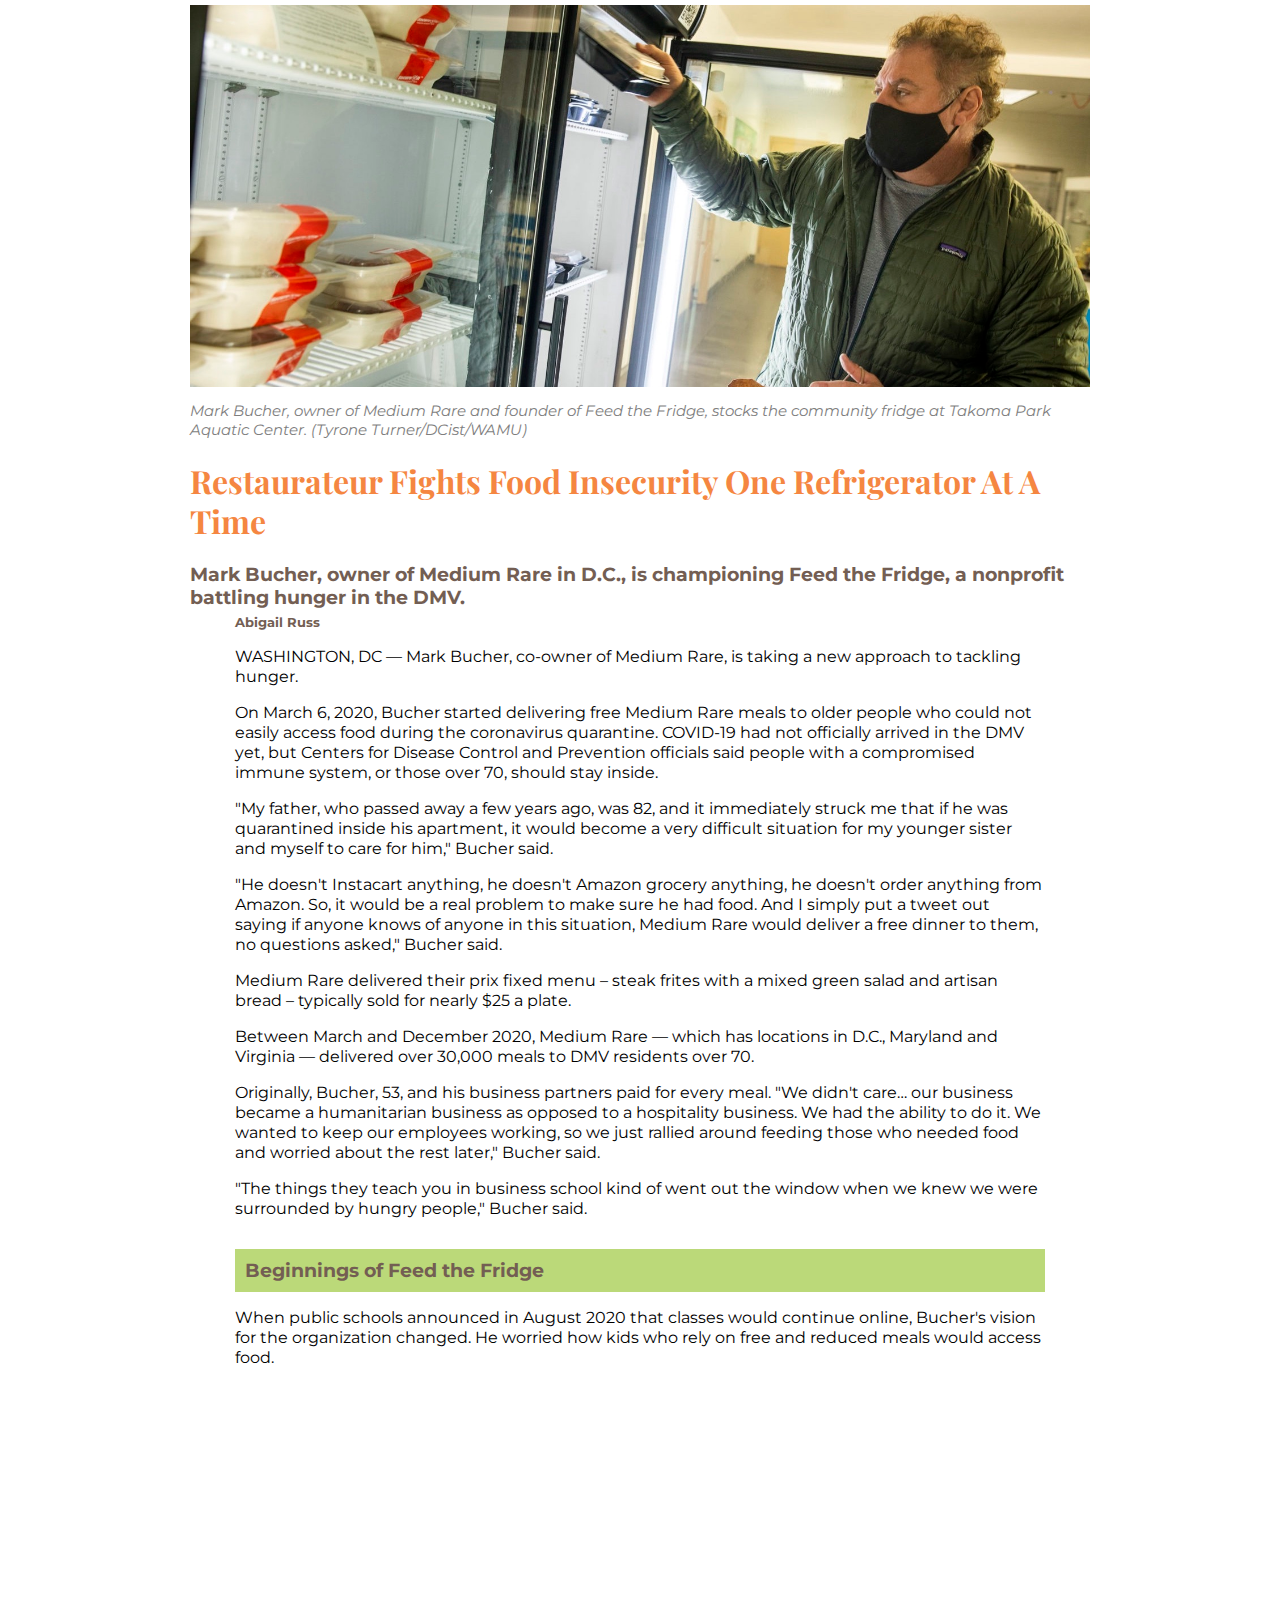
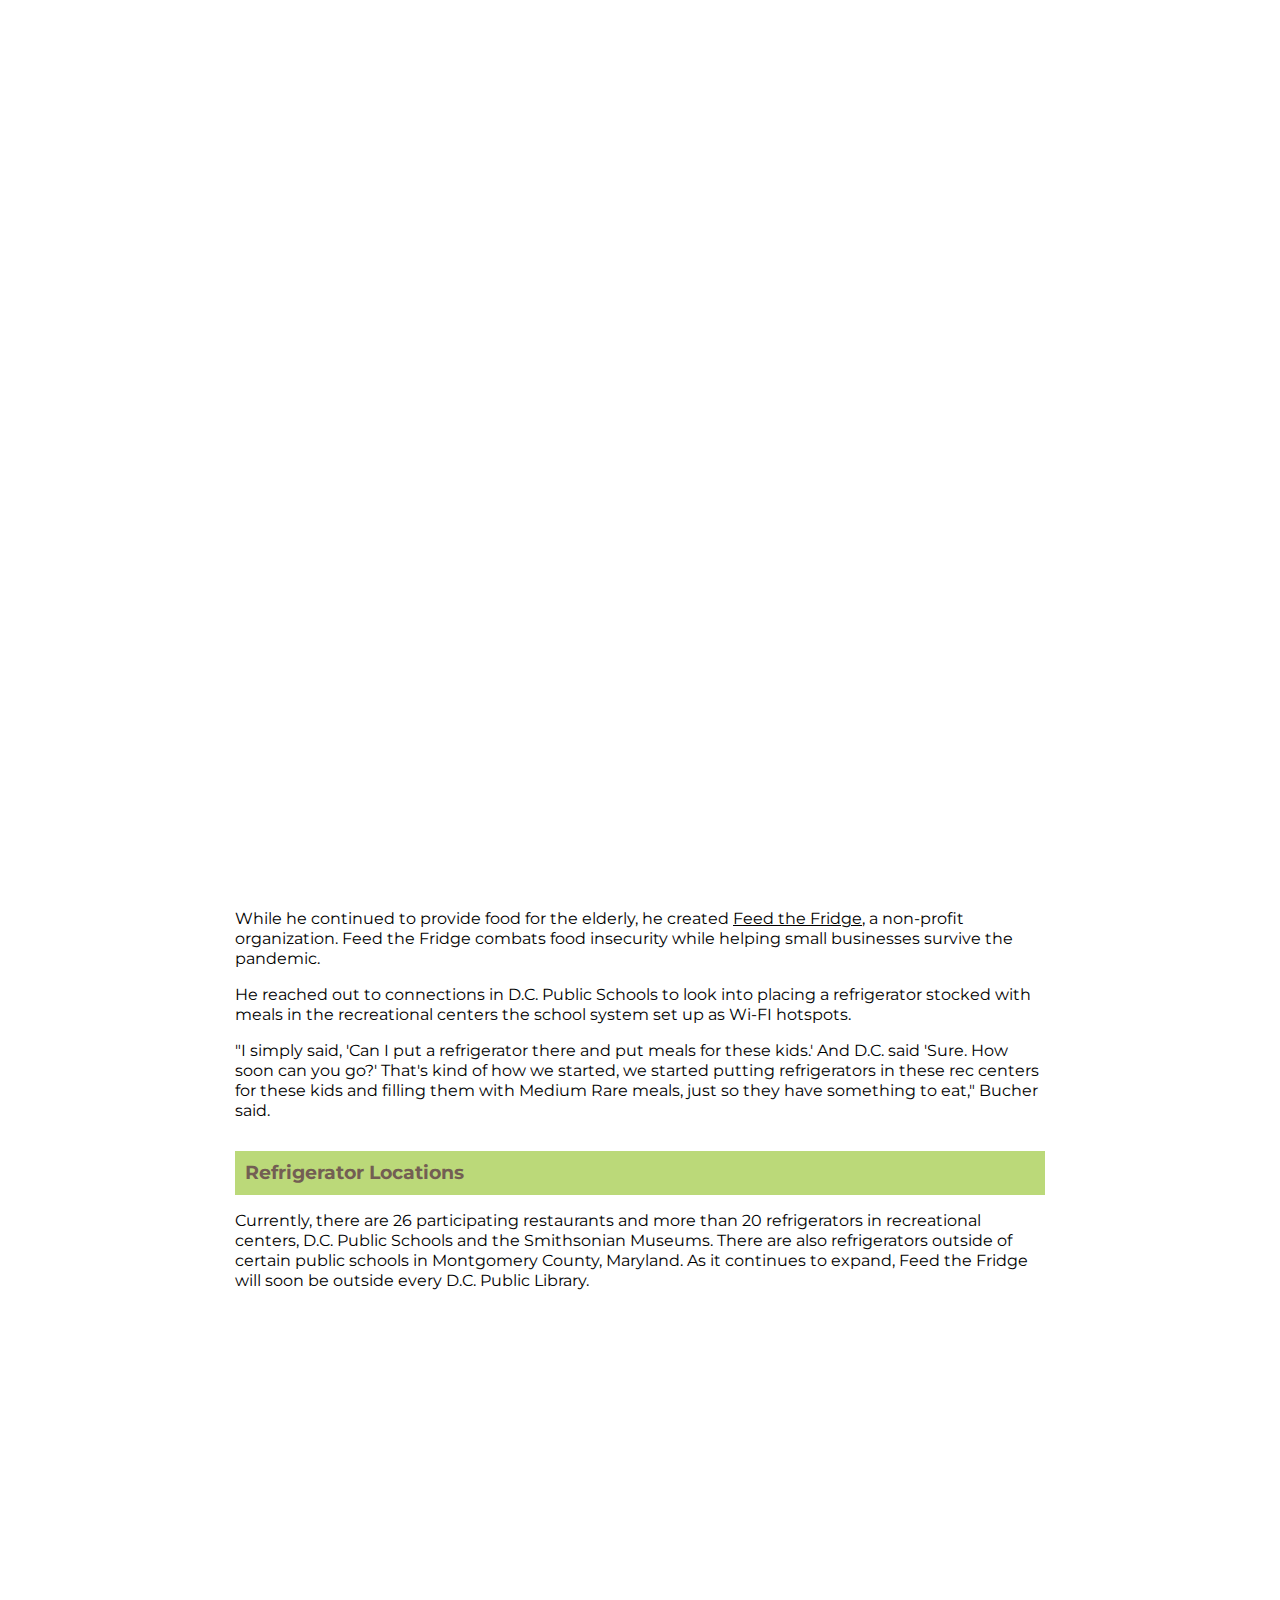
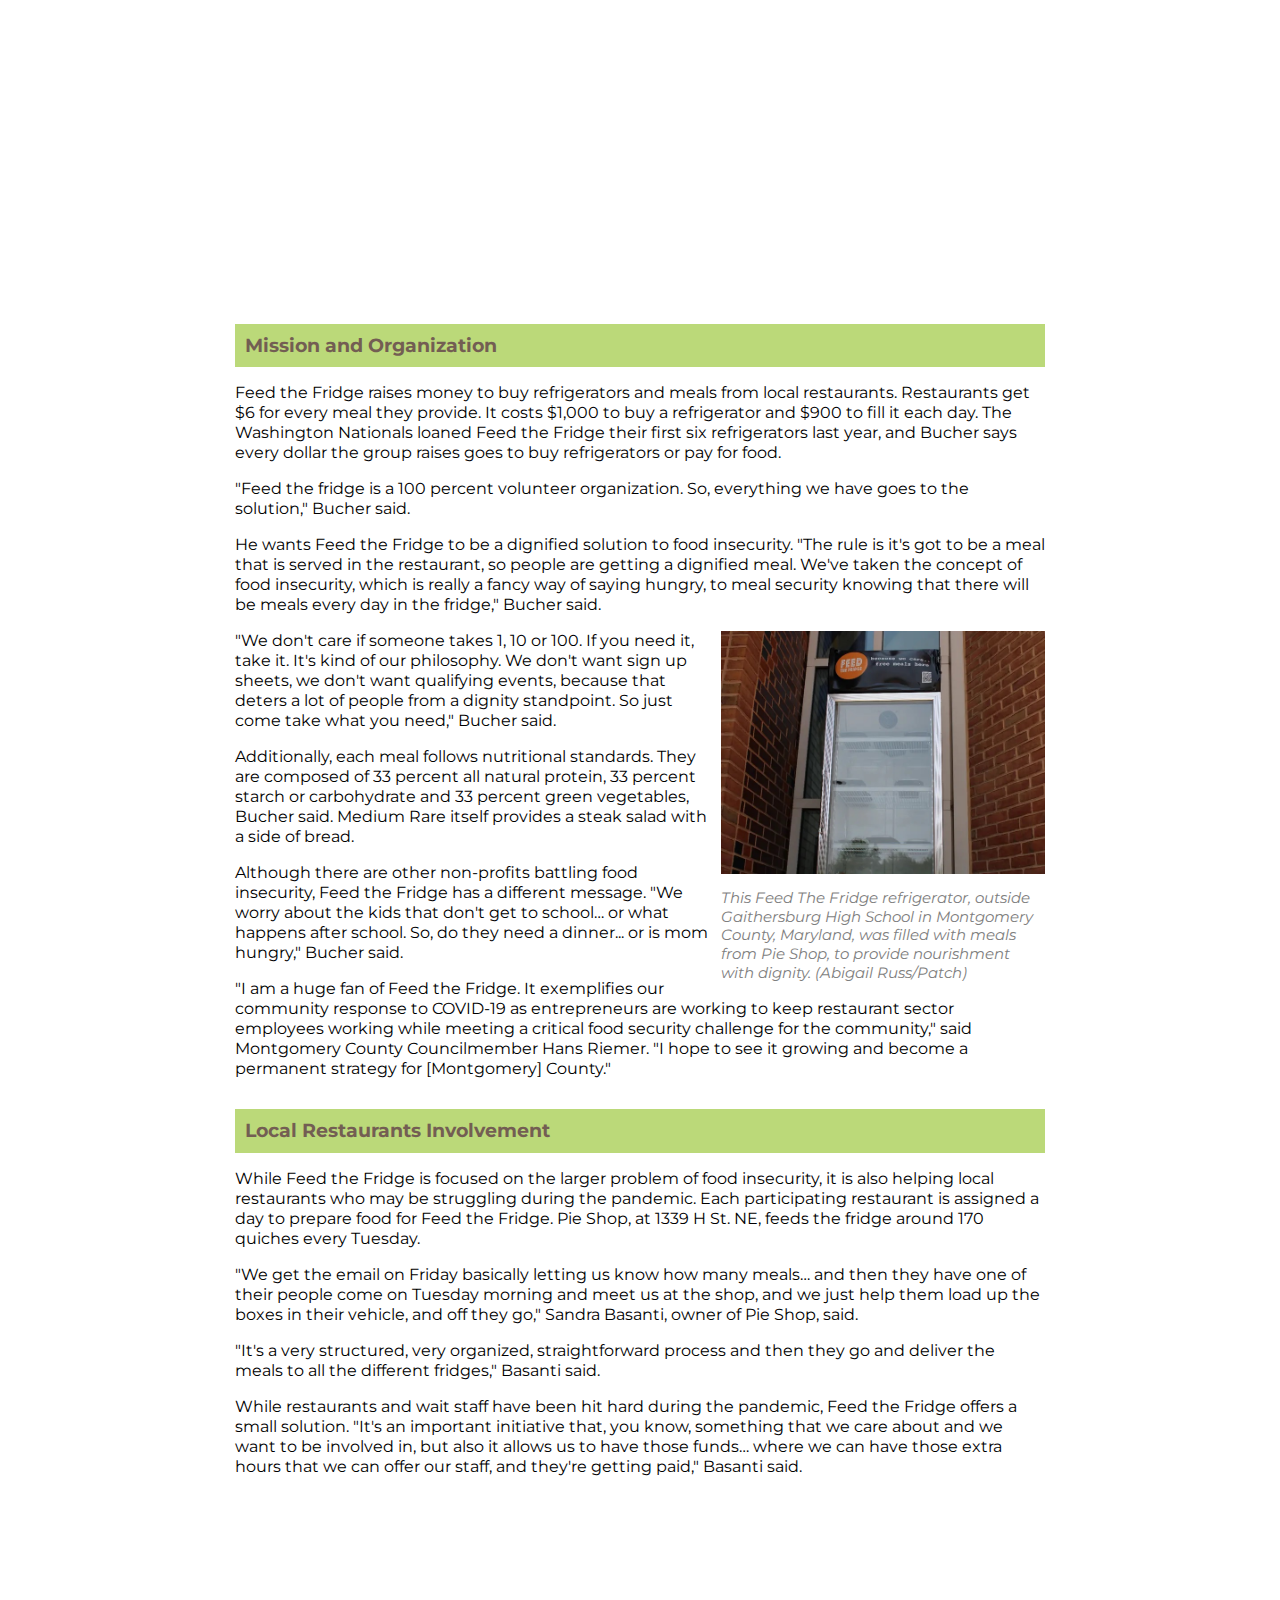
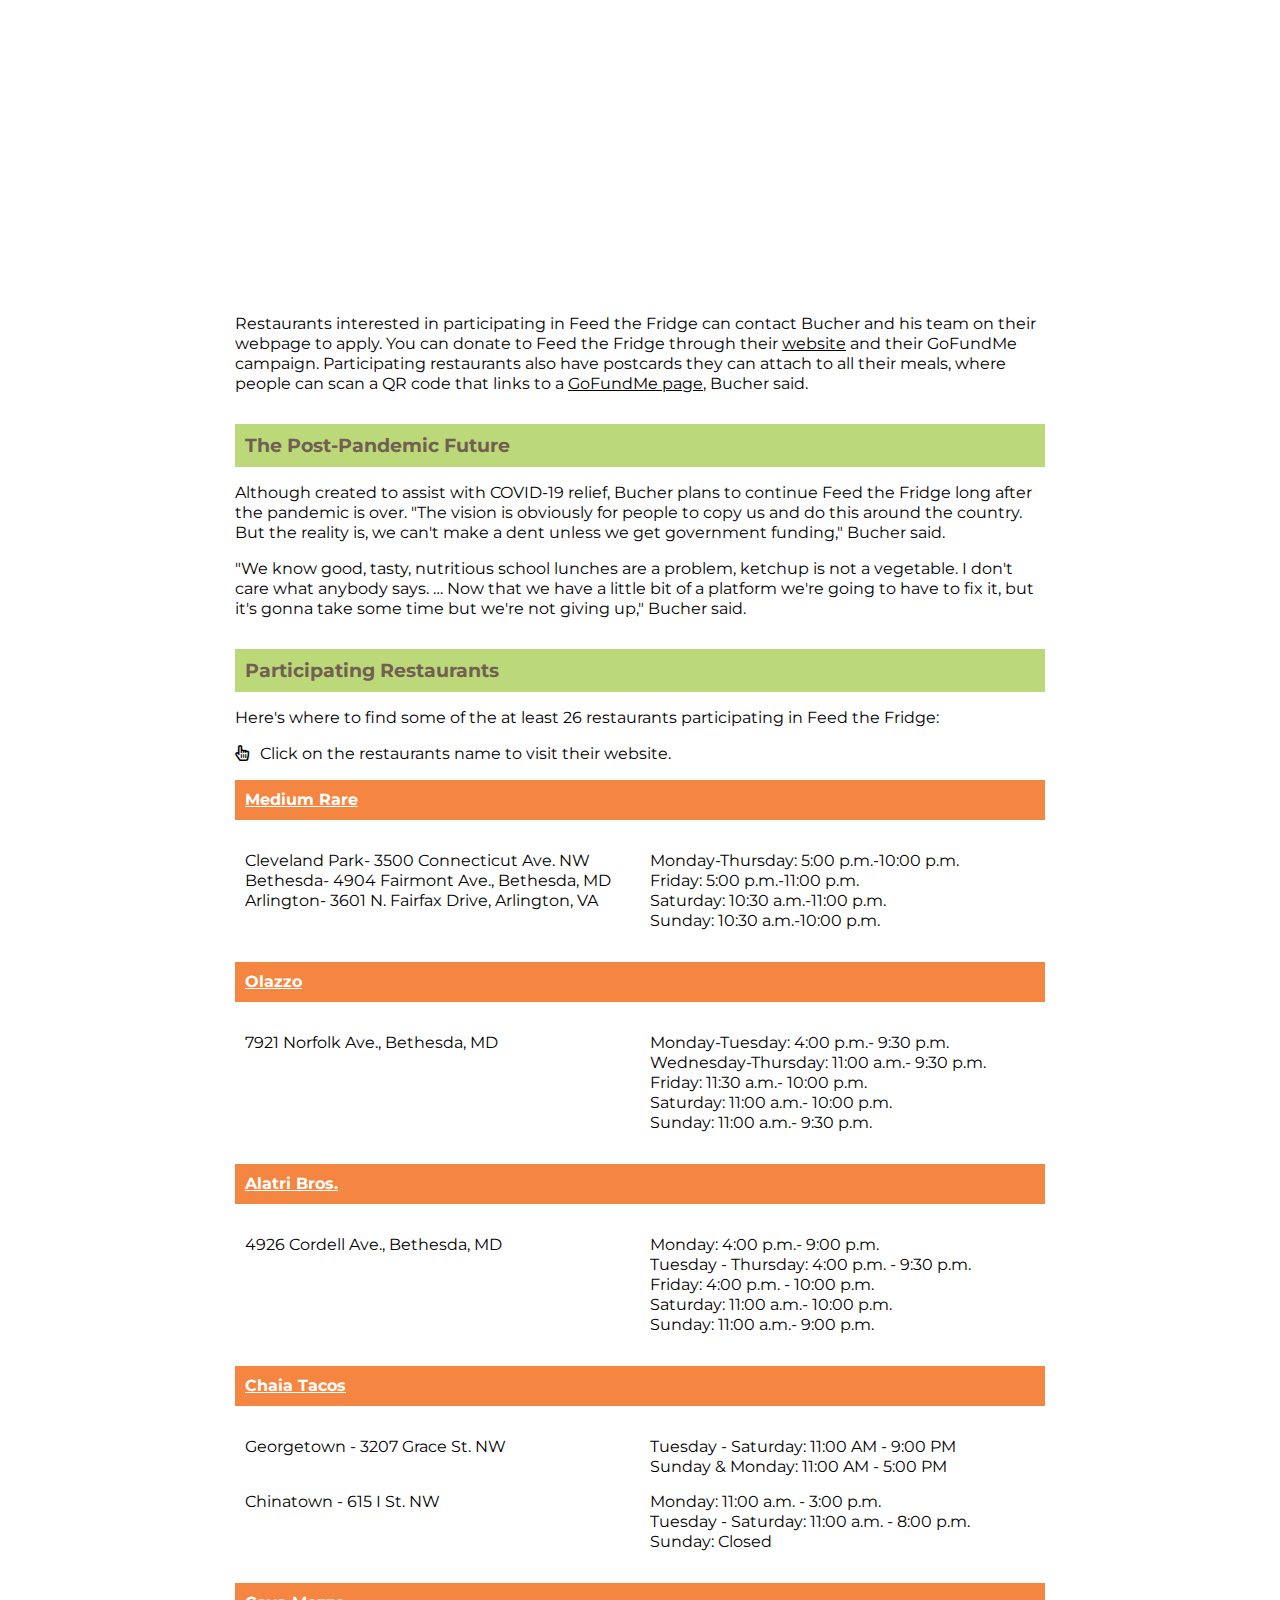
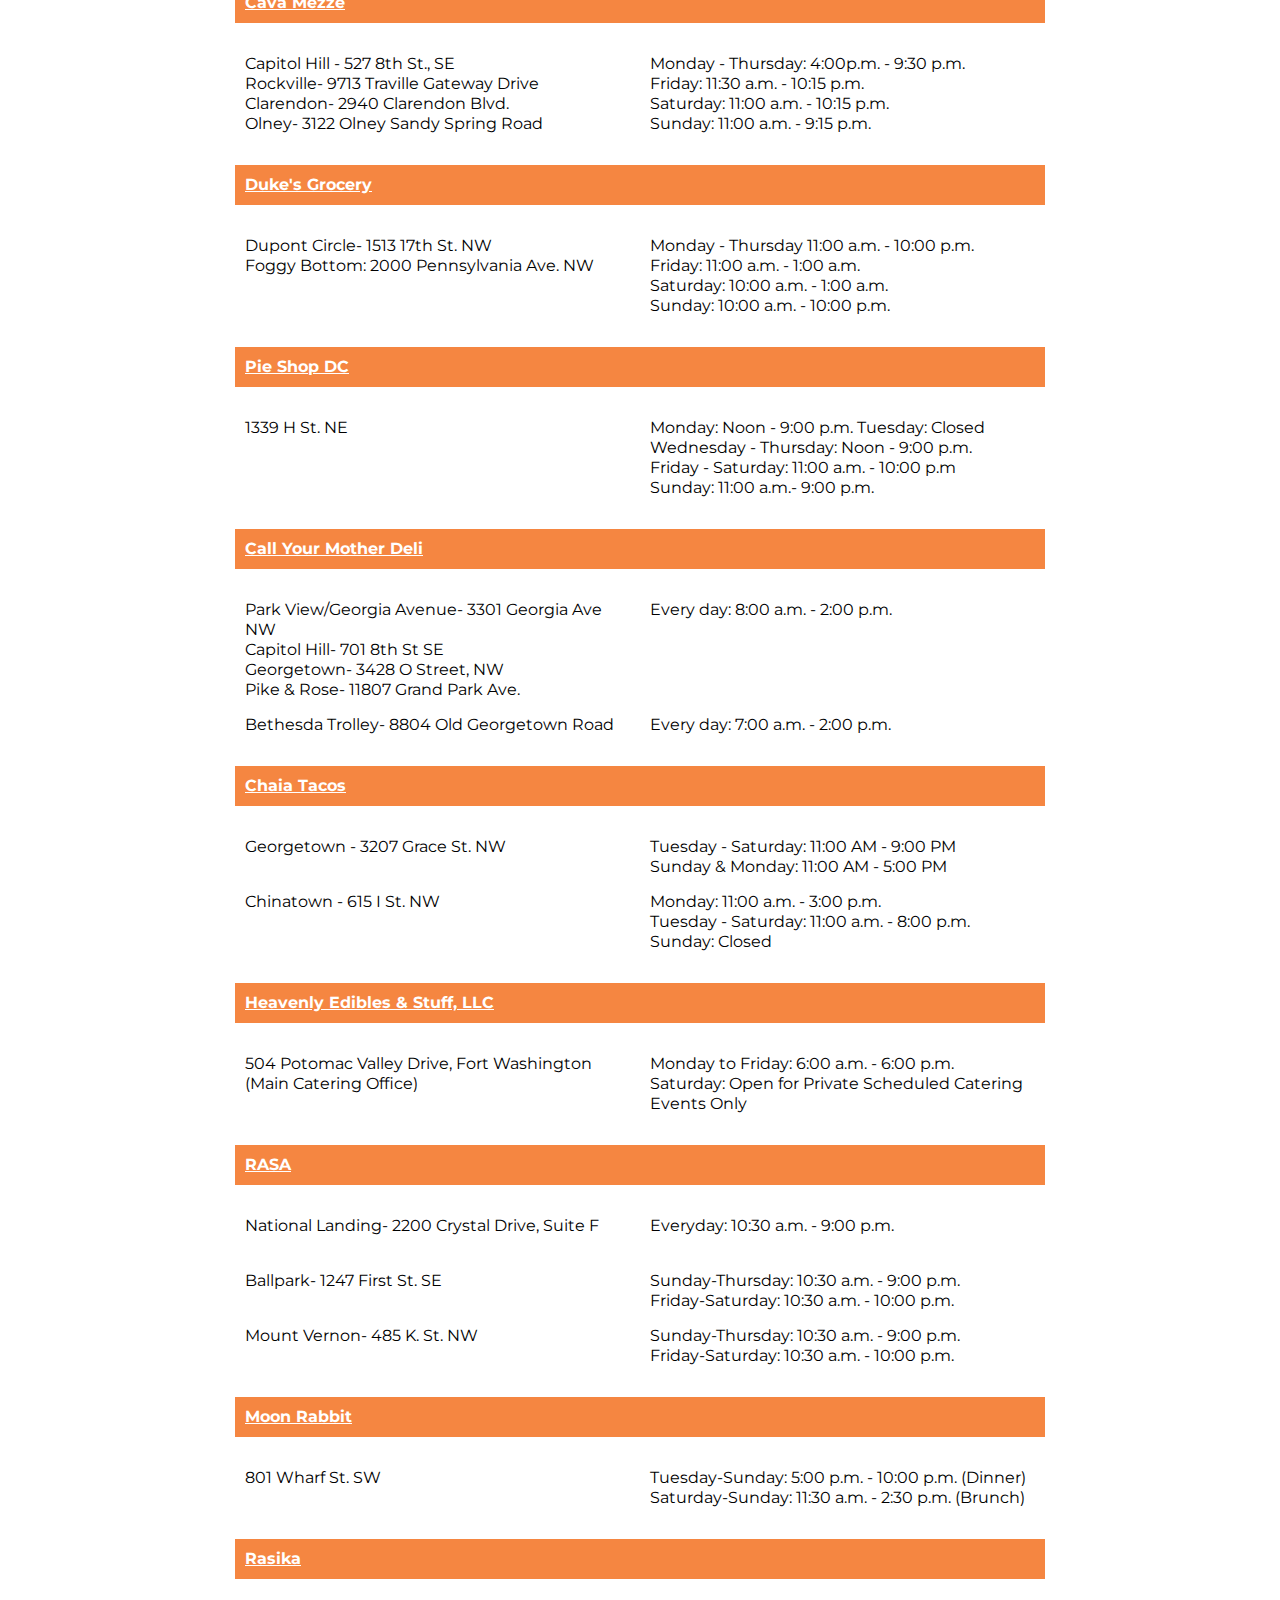
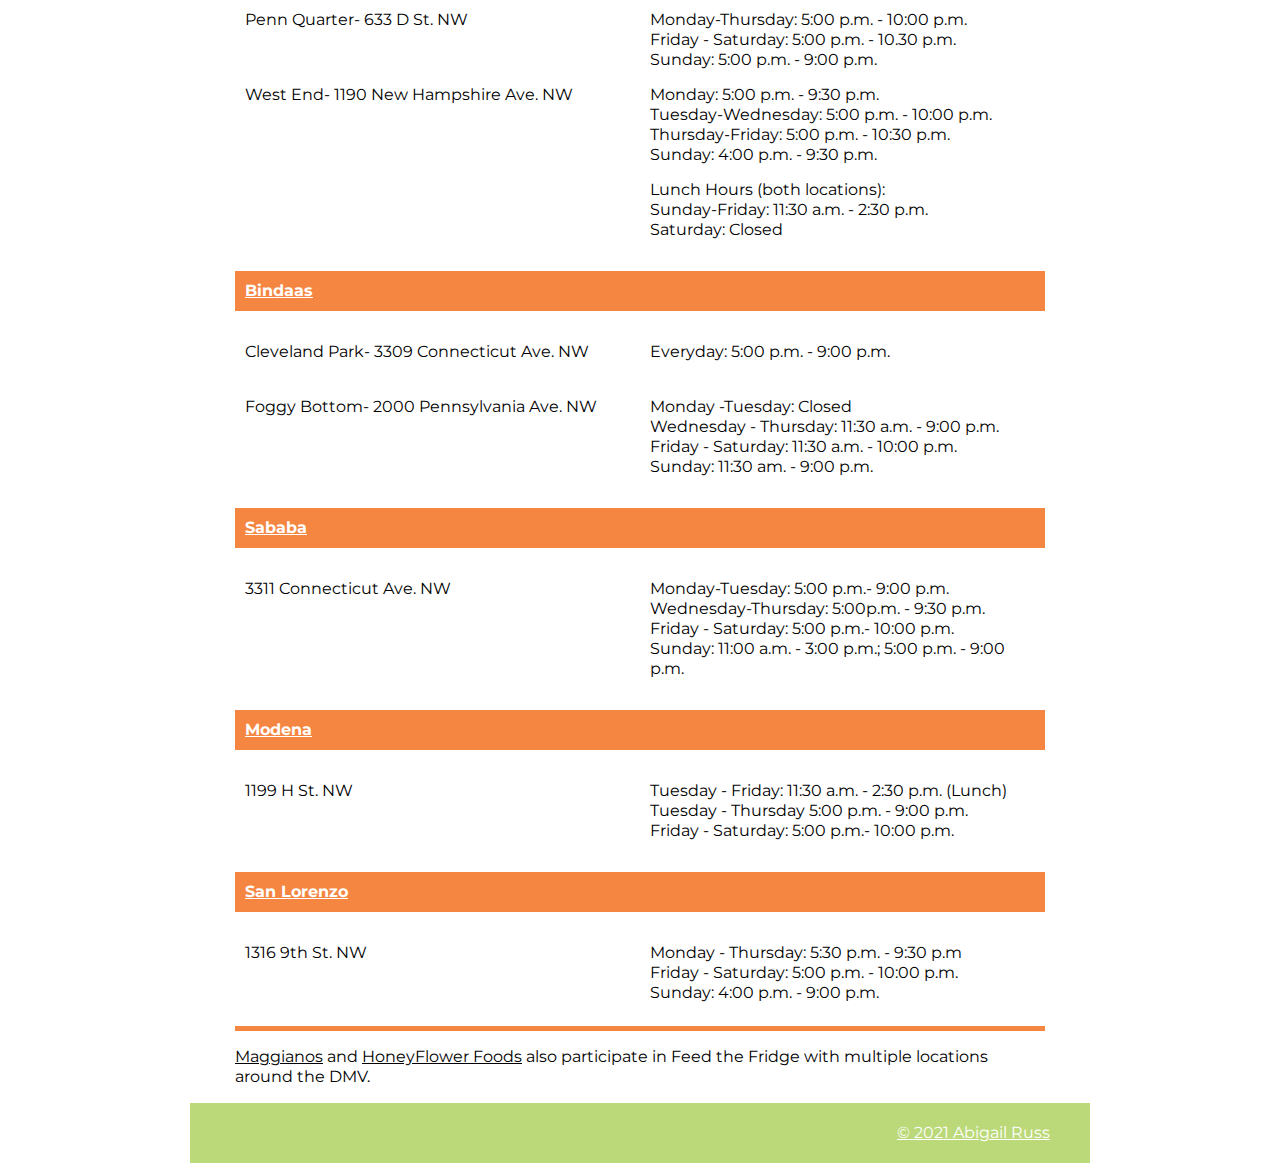
==== commit 7989deed: "validated" ====
--- a/index.html
+++ b/index.html
@@ -85,7 +85,7 @@
             <i class="far fa-hand-pointer"></i> <span class="directions">Click on the restaurants name to visit their website.</span>
             <div class="flexcontainer locations">
                 <p class="restaurant"><a href="https://www.mediumrarerestaurant.com/dinner.php" target="_blank">Medium Rare</a></p>
-<!-- fix p from br -->
+
                 <div class="addresses">
                     <p>Cleveland Park- 3500 Connecticut Ave. NW </p>
                     <p>Bethesda- 4904 Fairmont Ave., Bethesda, MD </p>
@@ -171,7 +171,7 @@
                 <p class="restaurant"><a href="https://pieshopdc.com/contact/" target="_blank">Pie Shop DC</a></p>
 
                 <div class="addresses">
-                    1339 H St. NE</p>
+                    <p>1339 H St. NE</p>
                 </div>
                 <div class="hours">
                     <p>Monday: Noon - 9:00 p.m.</p>
@@ -186,7 +186,7 @@
                     <p>Park View/Georgia Avenue- 3301 Georgia Ave NW</p>
                     <p>Capitol Hill- 701 8th St SE</p>
                     <p>Georgetown- 3428 O Street, NW</p>
-                    </p>Pike & Rose- 11807 Grand Park Ave.</p>
+                    <p>Pike & Rose- 11807 Grand Park Ave.</p>
                 </div>
                 <div class="hours">
                     <p>Every day: 8:00 a.m. - 2:00 p.m.</p>
@@ -278,7 +278,7 @@
                 </div>
 
                 <div class="addresses">
-                    </p>West End- 1190 New Hampshire Ave. NW</p>
+                    <p>West End- 1190 New Hampshire Ave. NW</p>
                 </div>
                 <div class="hours">
                     <p>Monday: 5:00 p.m. - 9:30 p.m.</p>
@@ -318,7 +318,7 @@
 
                 <p class="restaurant"><a href="https://www.sababauptown.com/menu" target="_blank">Sababa</a></p>
                 <div class="addresses">
-                    </p>3311 Connecticut Ave. NW</p>
+                    <p>3311 Connecticut Ave. NW</p>
                 </div>
                 <div class="hours">
                     <p>Monday-Tuesday: 5:00 p.m.- 9:00 p.m.</p>
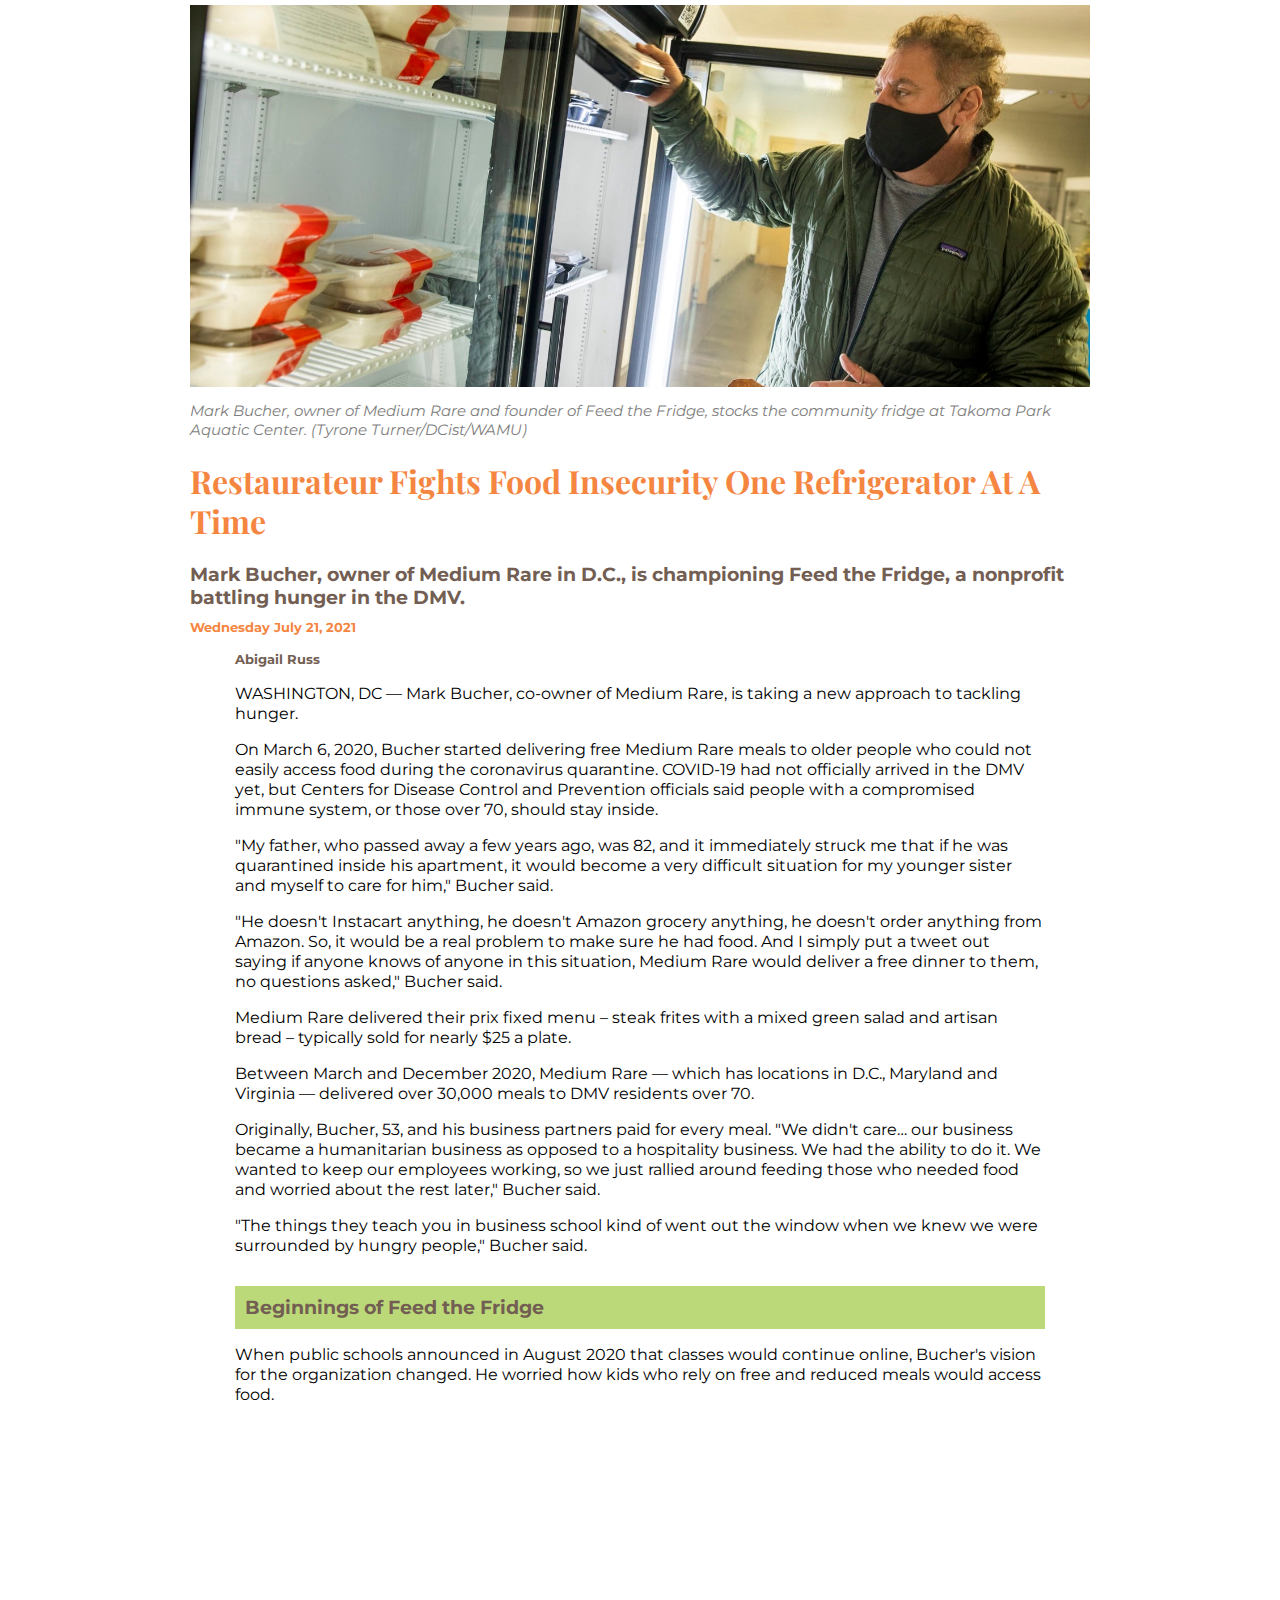
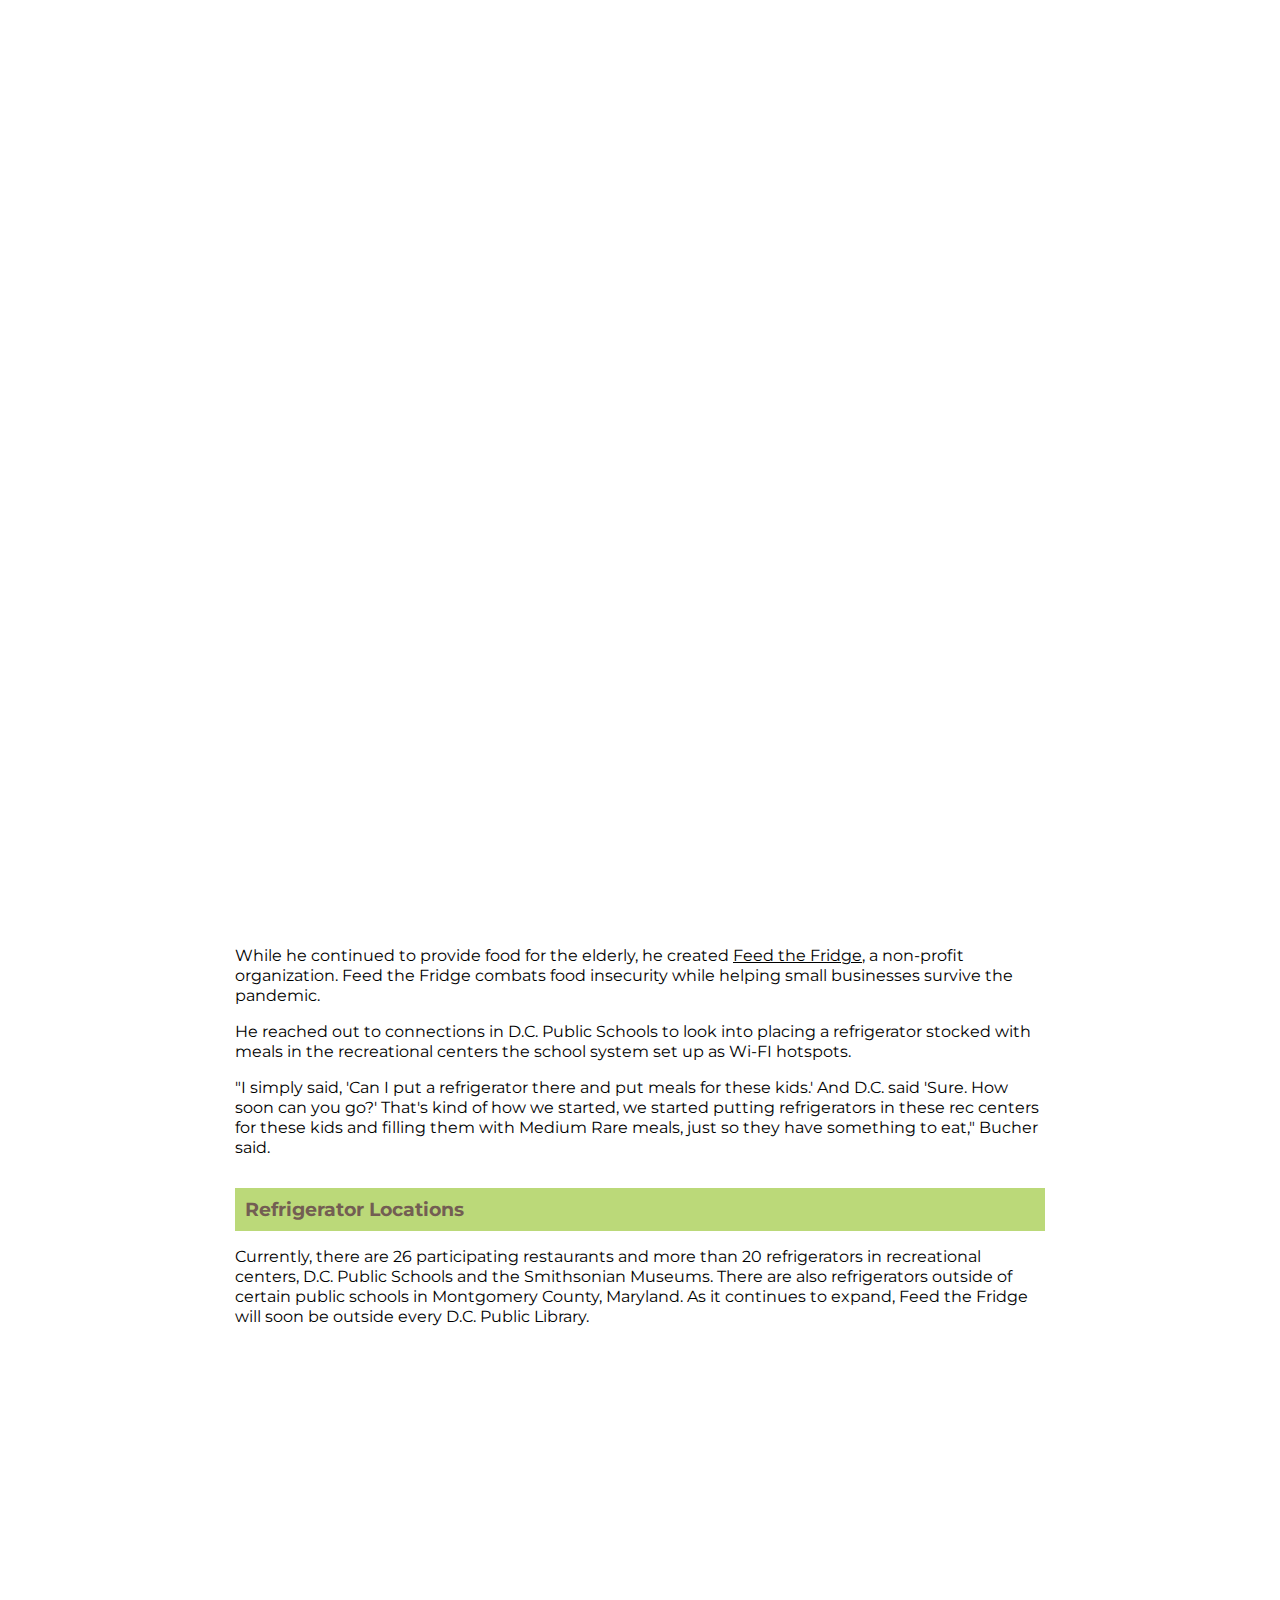
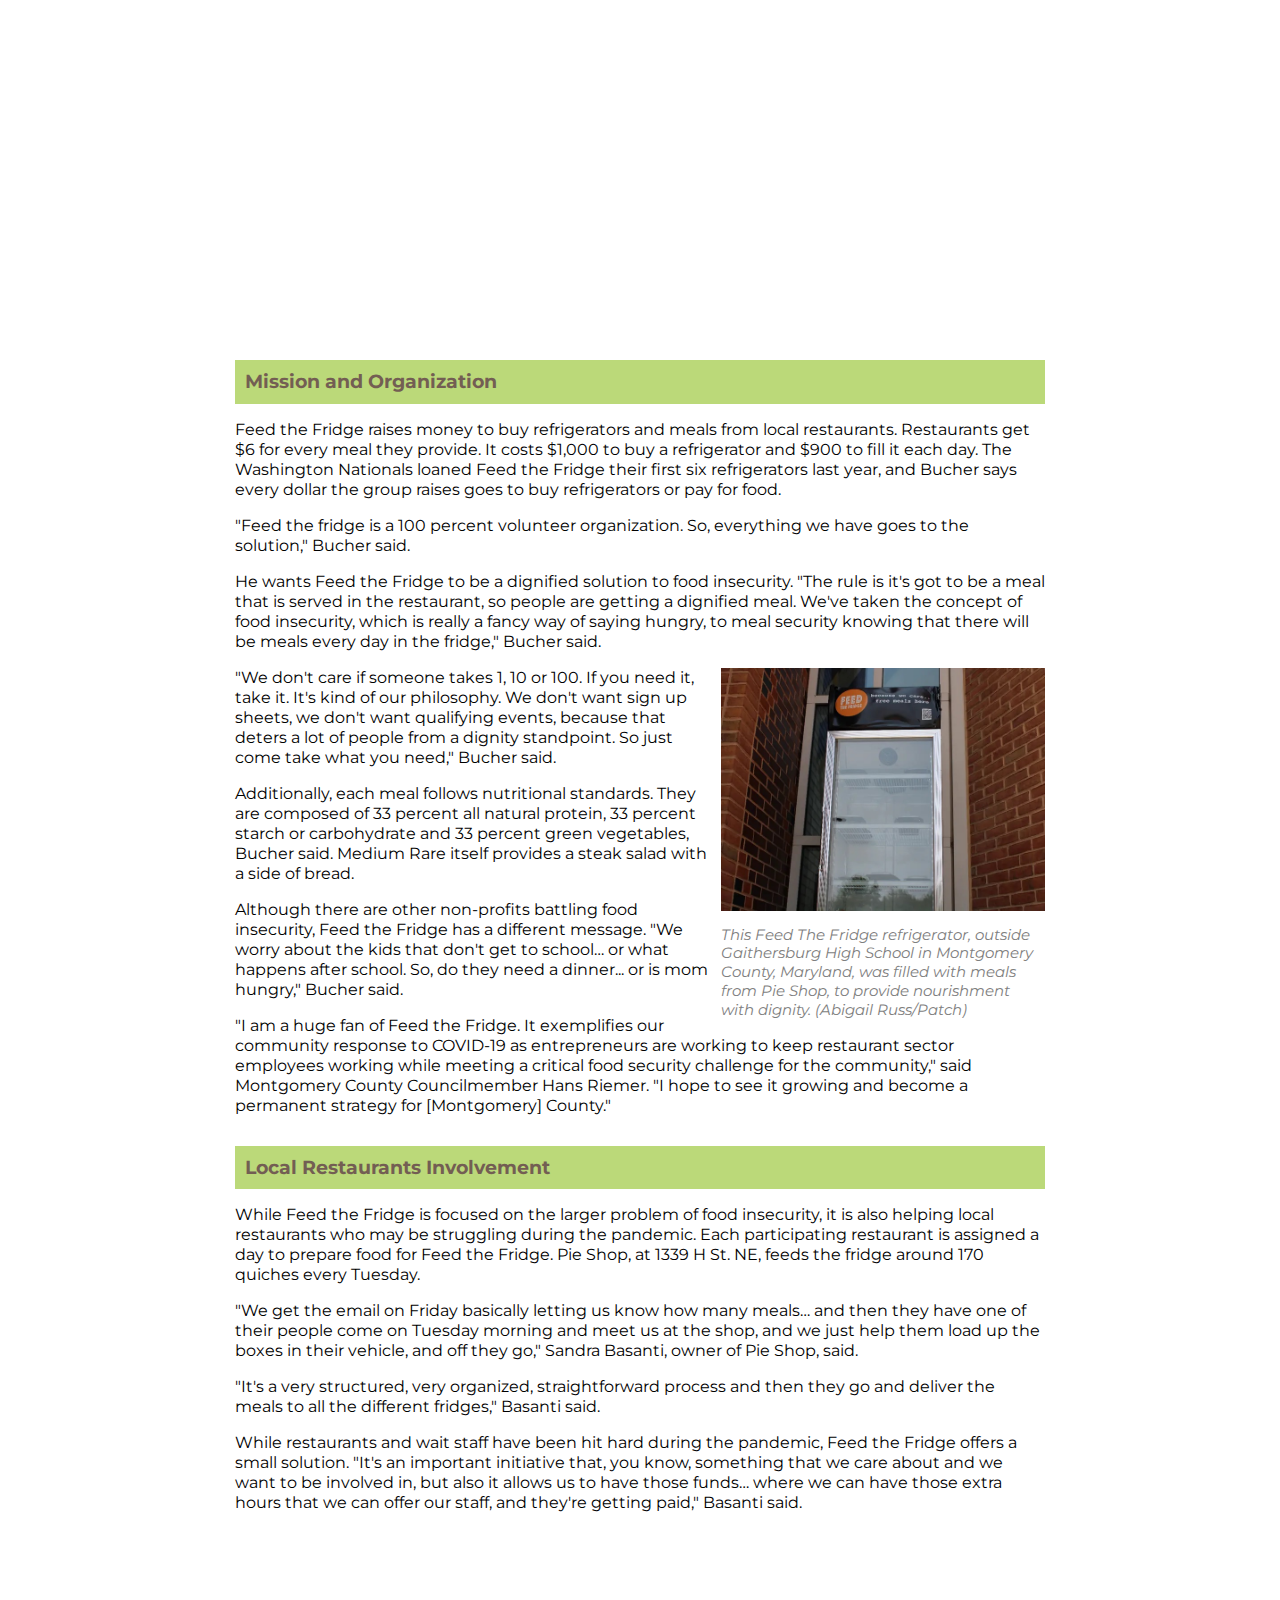
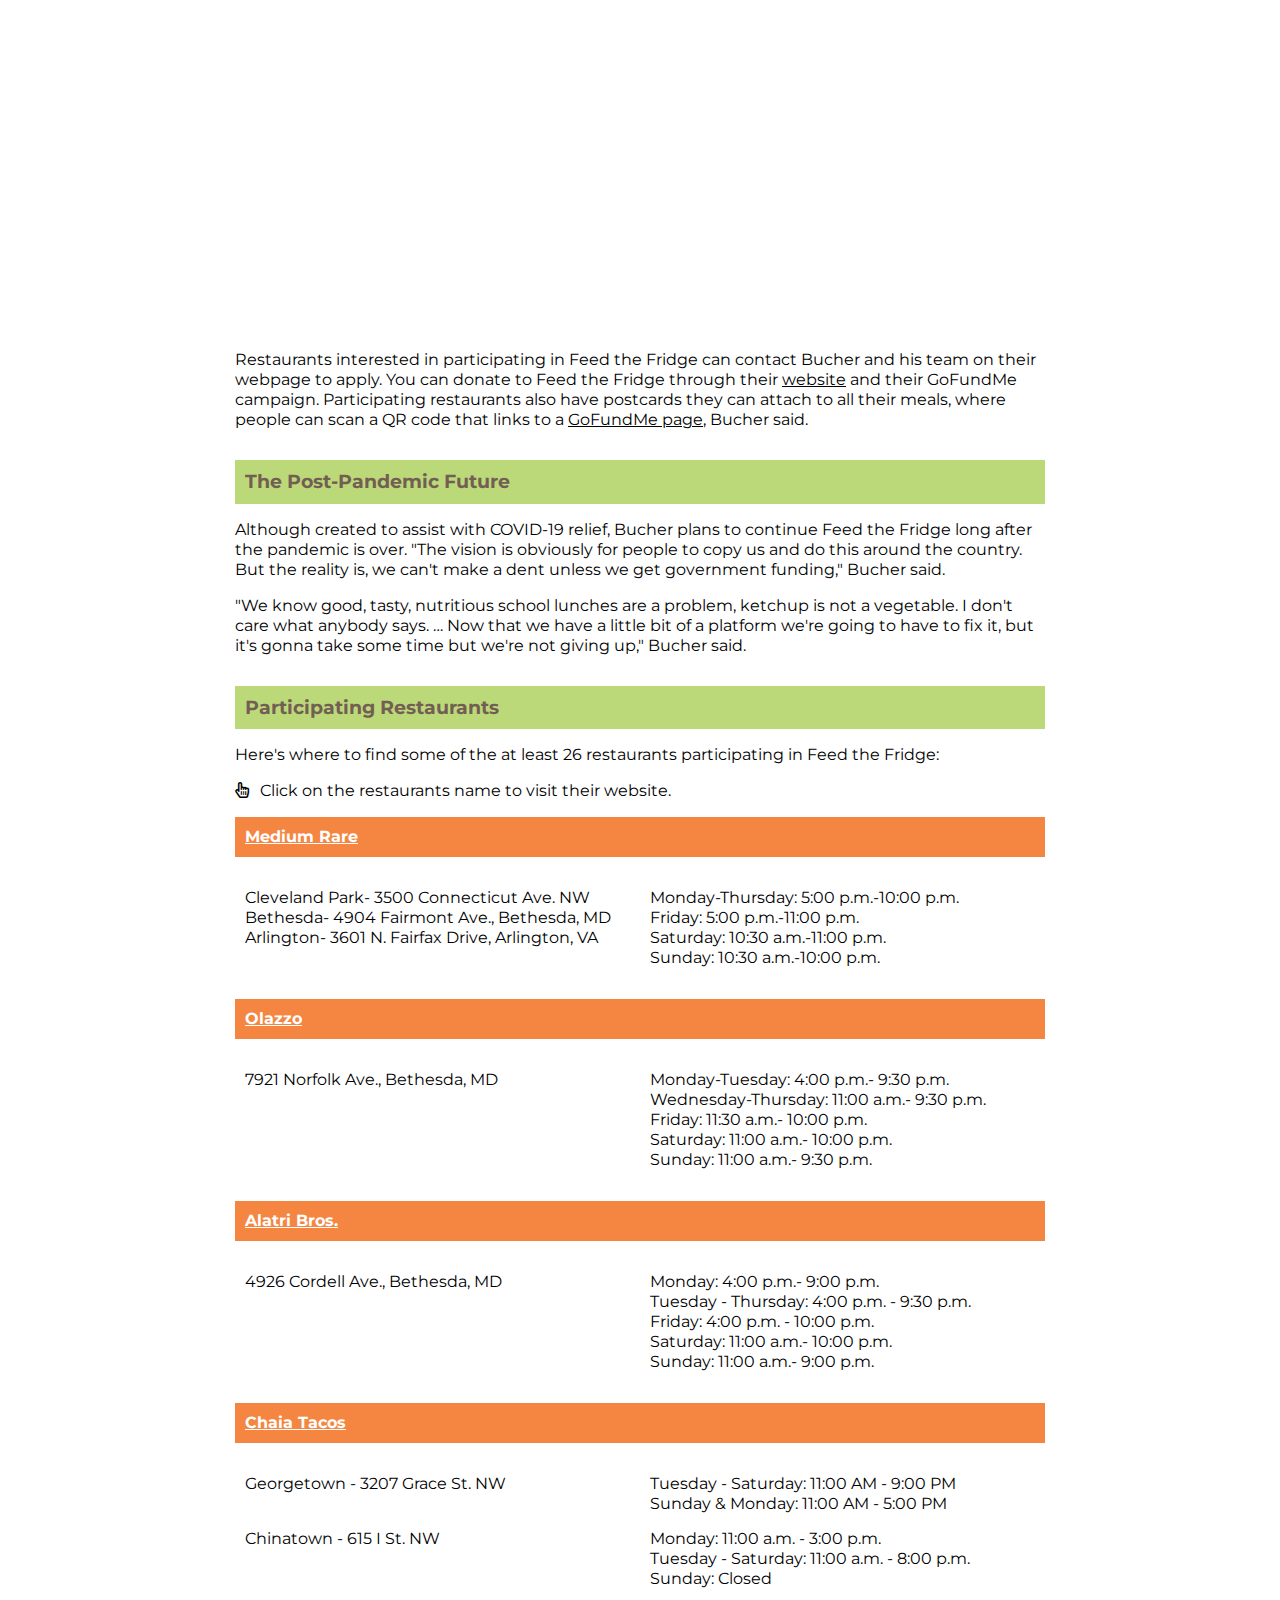
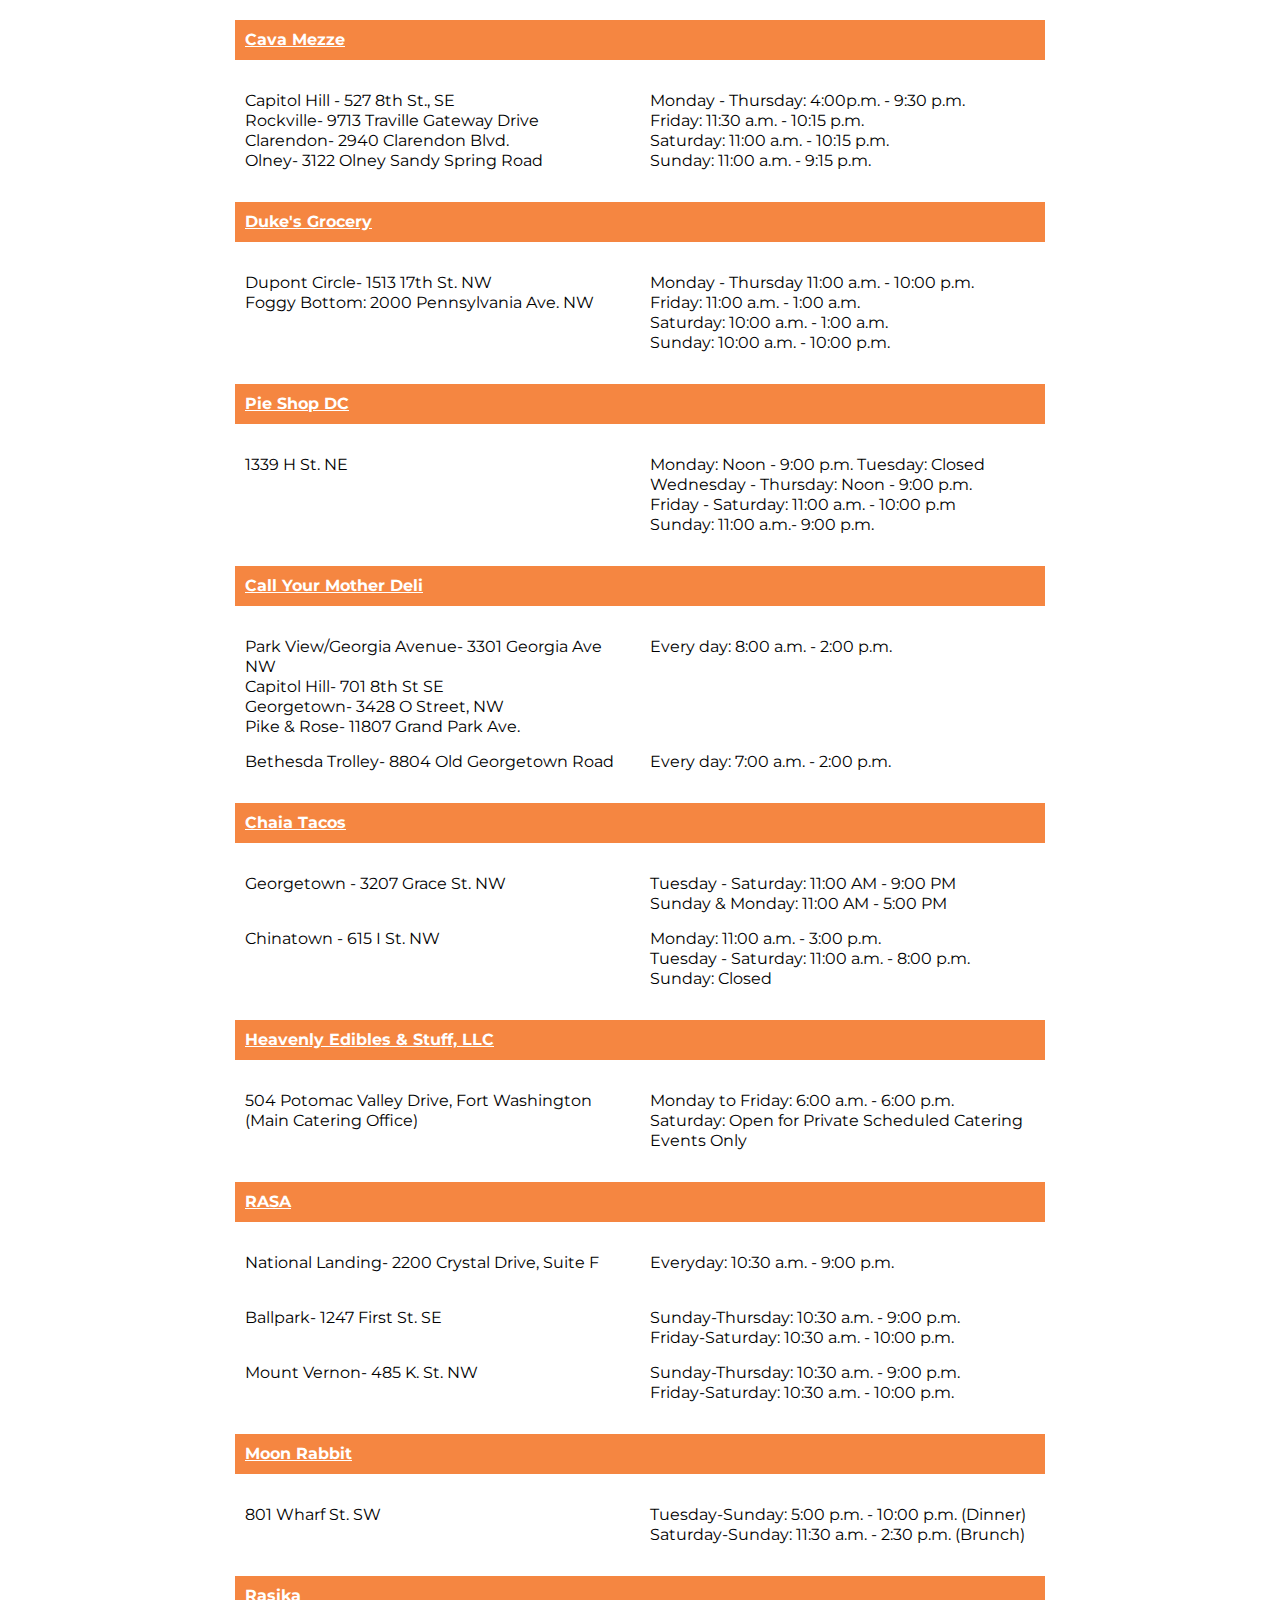
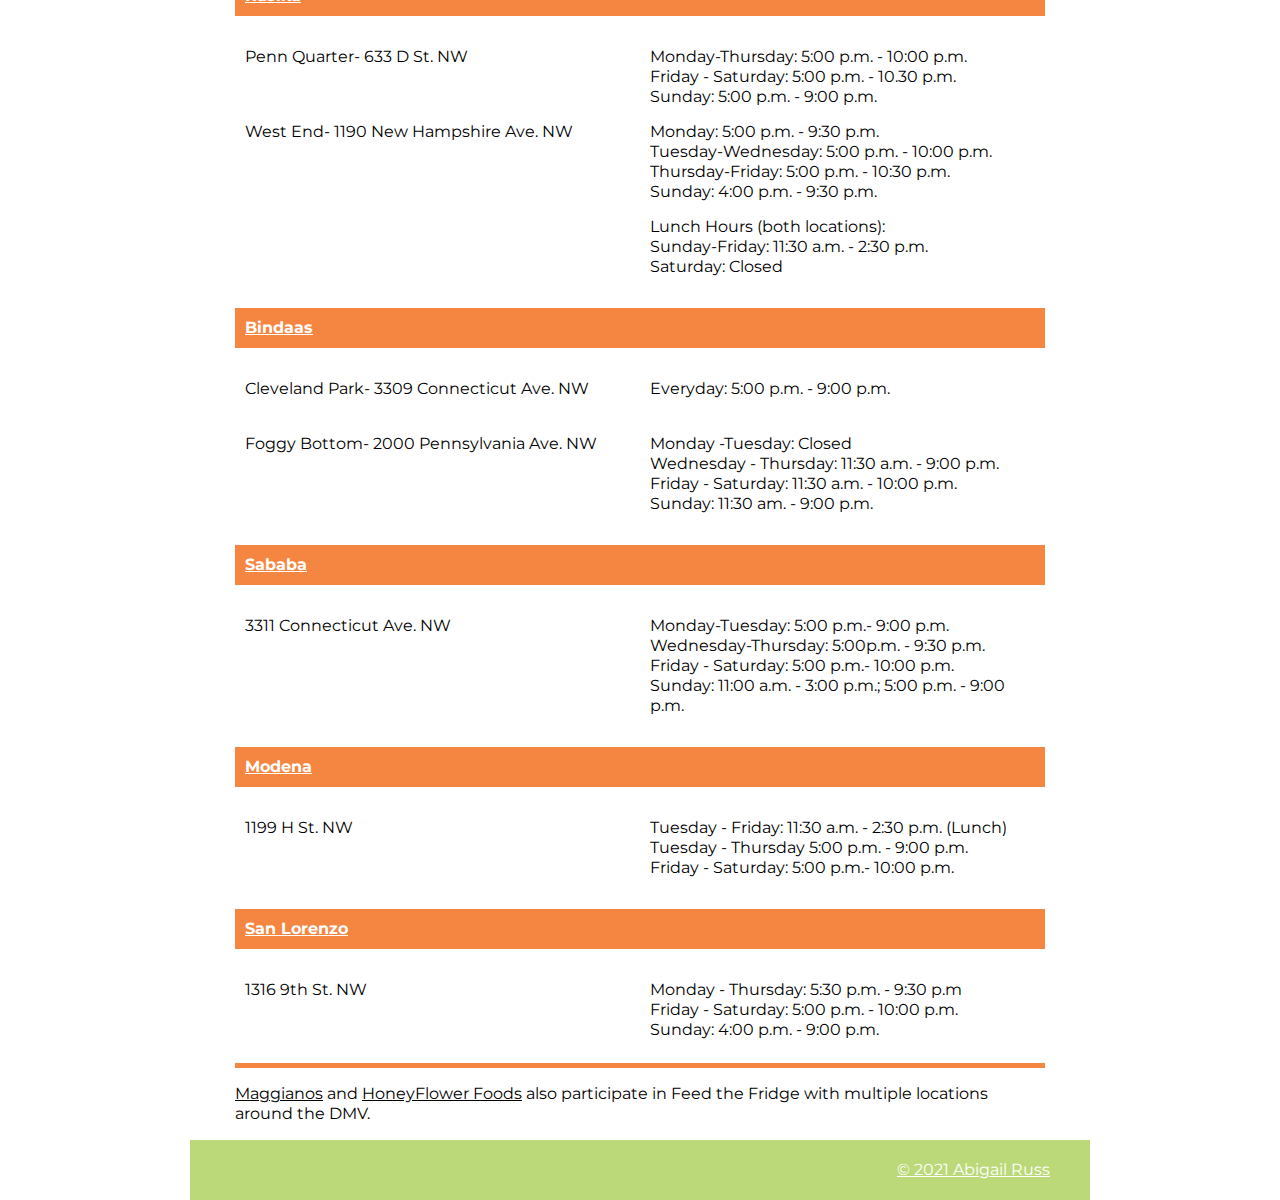
==== commit 5acc70d4: "2 fixes" ====
--- a/index.html
+++ b/index.html
@@ -10,7 +10,7 @@
         <meta property="og:description" content="Mark Bucher's Feed the Fridge combats food insecurity in DC, Maryland and Virginia.">
          <meta name="keywords" content="food insecurity, feed the fridge, Mark Bucher, Medium Rare, Washington D.C., hunger">
         <title>Feed the Fridge</title>
-        <link rel="stylesheet" href="final-styles.css">
+        <link type="text/css"rel="stylesheet" href="final-styles.css">
         <link rel="preconnect" href="https://fonts.googleapis.com">
         <link rel="preconnect" href="https://fonts.gstatic.com" crossorigin>
         <link href="https://fonts.googleapis.com/css2?family=Montserrat:ital,wght@0,100;0,400;0,500;0,700;1,400;1,700&family=Playfair+Display:ital,wght@0,400;0,500;0,700;1,400;1,700&display=swap" rel="stylesheet">
@@ -25,6 +25,7 @@
         <div class="headline">
             <h1>Restaurateur Fights Food Insecurity One Refrigerator At A Time</h1>
             <h3>Mark Bucher, owner of Medium Rare in D.C., is championing Feed the Fridge, a nonprofit battling hunger in the DMV.</h3>
+            <h5 class="date">Wednesday July 21, 2021</h5>
             <h5 class="author">Abigail Russ</h5>
         </div>
 
--- a/final-styles.css
+++ b/final-styles.css
@@ -21,6 +21,10 @@
 .author{
     width: 90%;
     margin: auto;
+}
+h5.date{
+    padding-bottom: 10px;
+    color: #F58641;
 }
 hr {
     height: 5px;
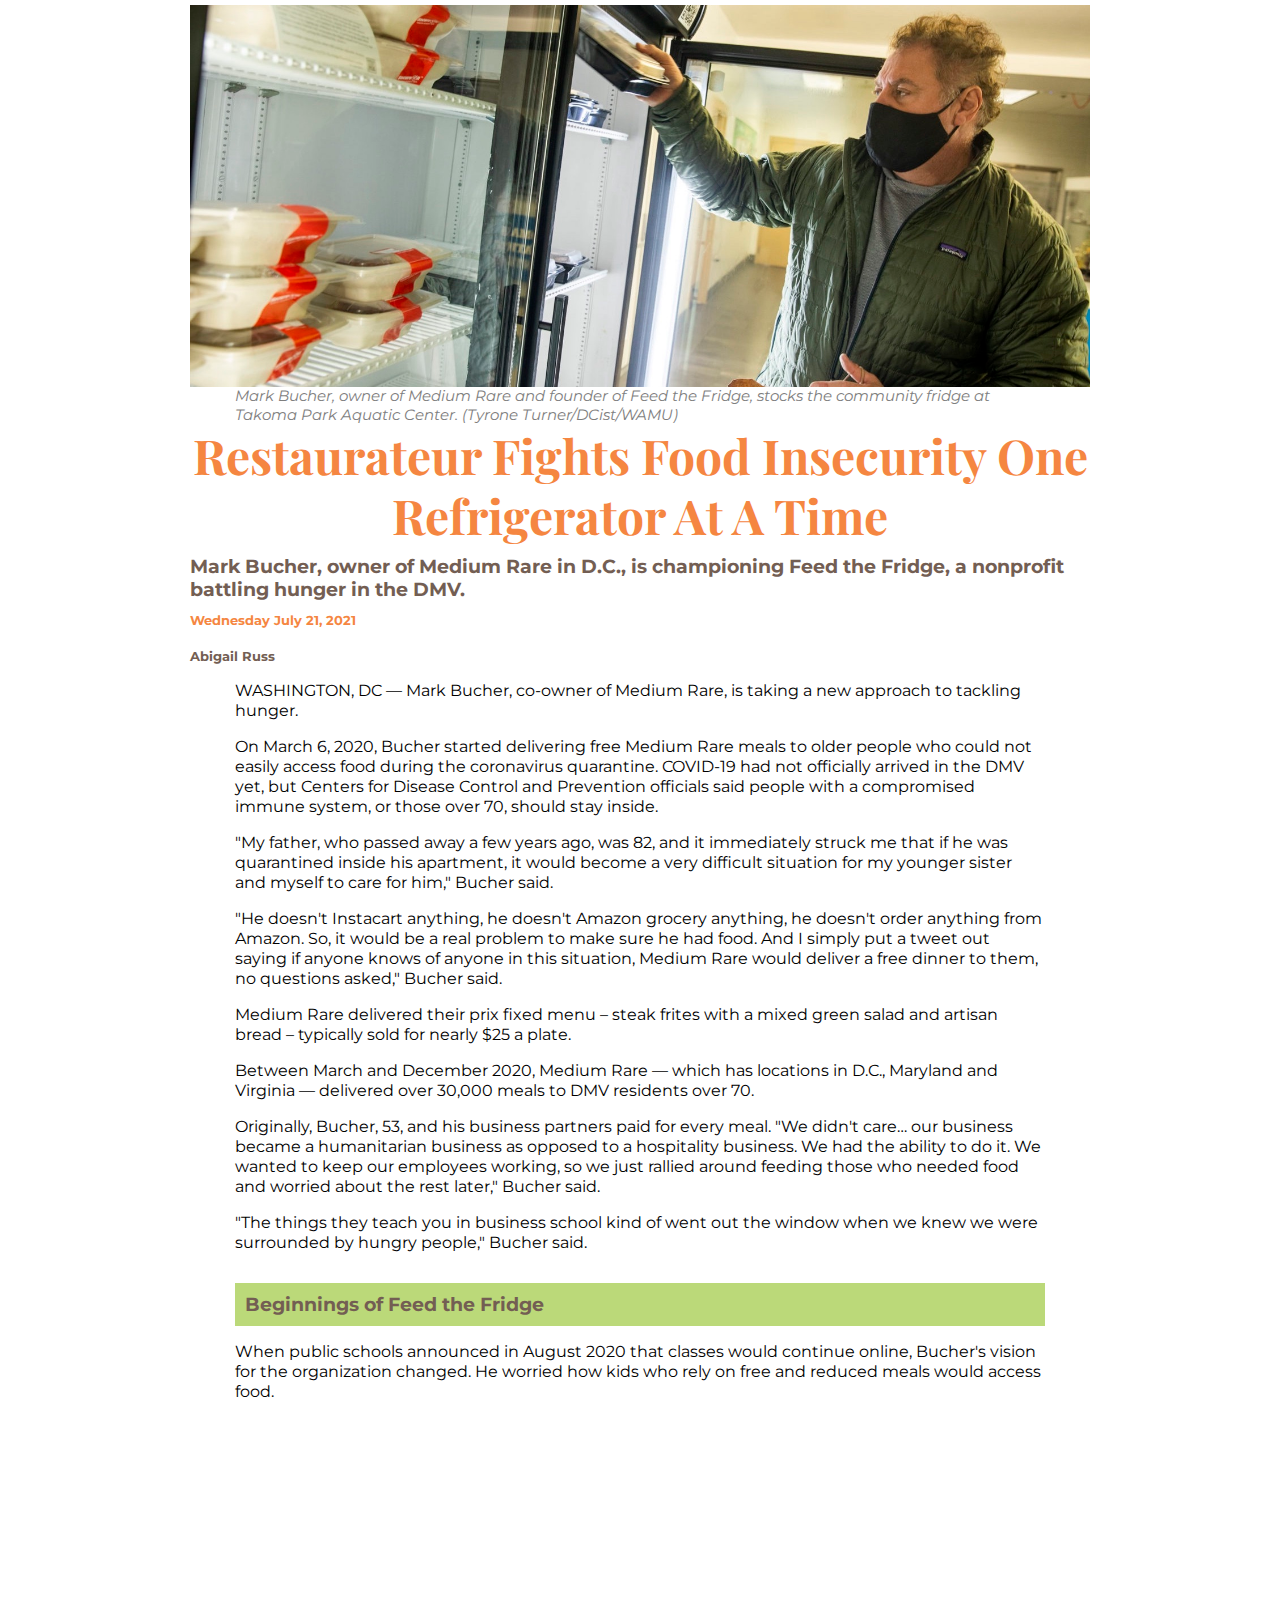
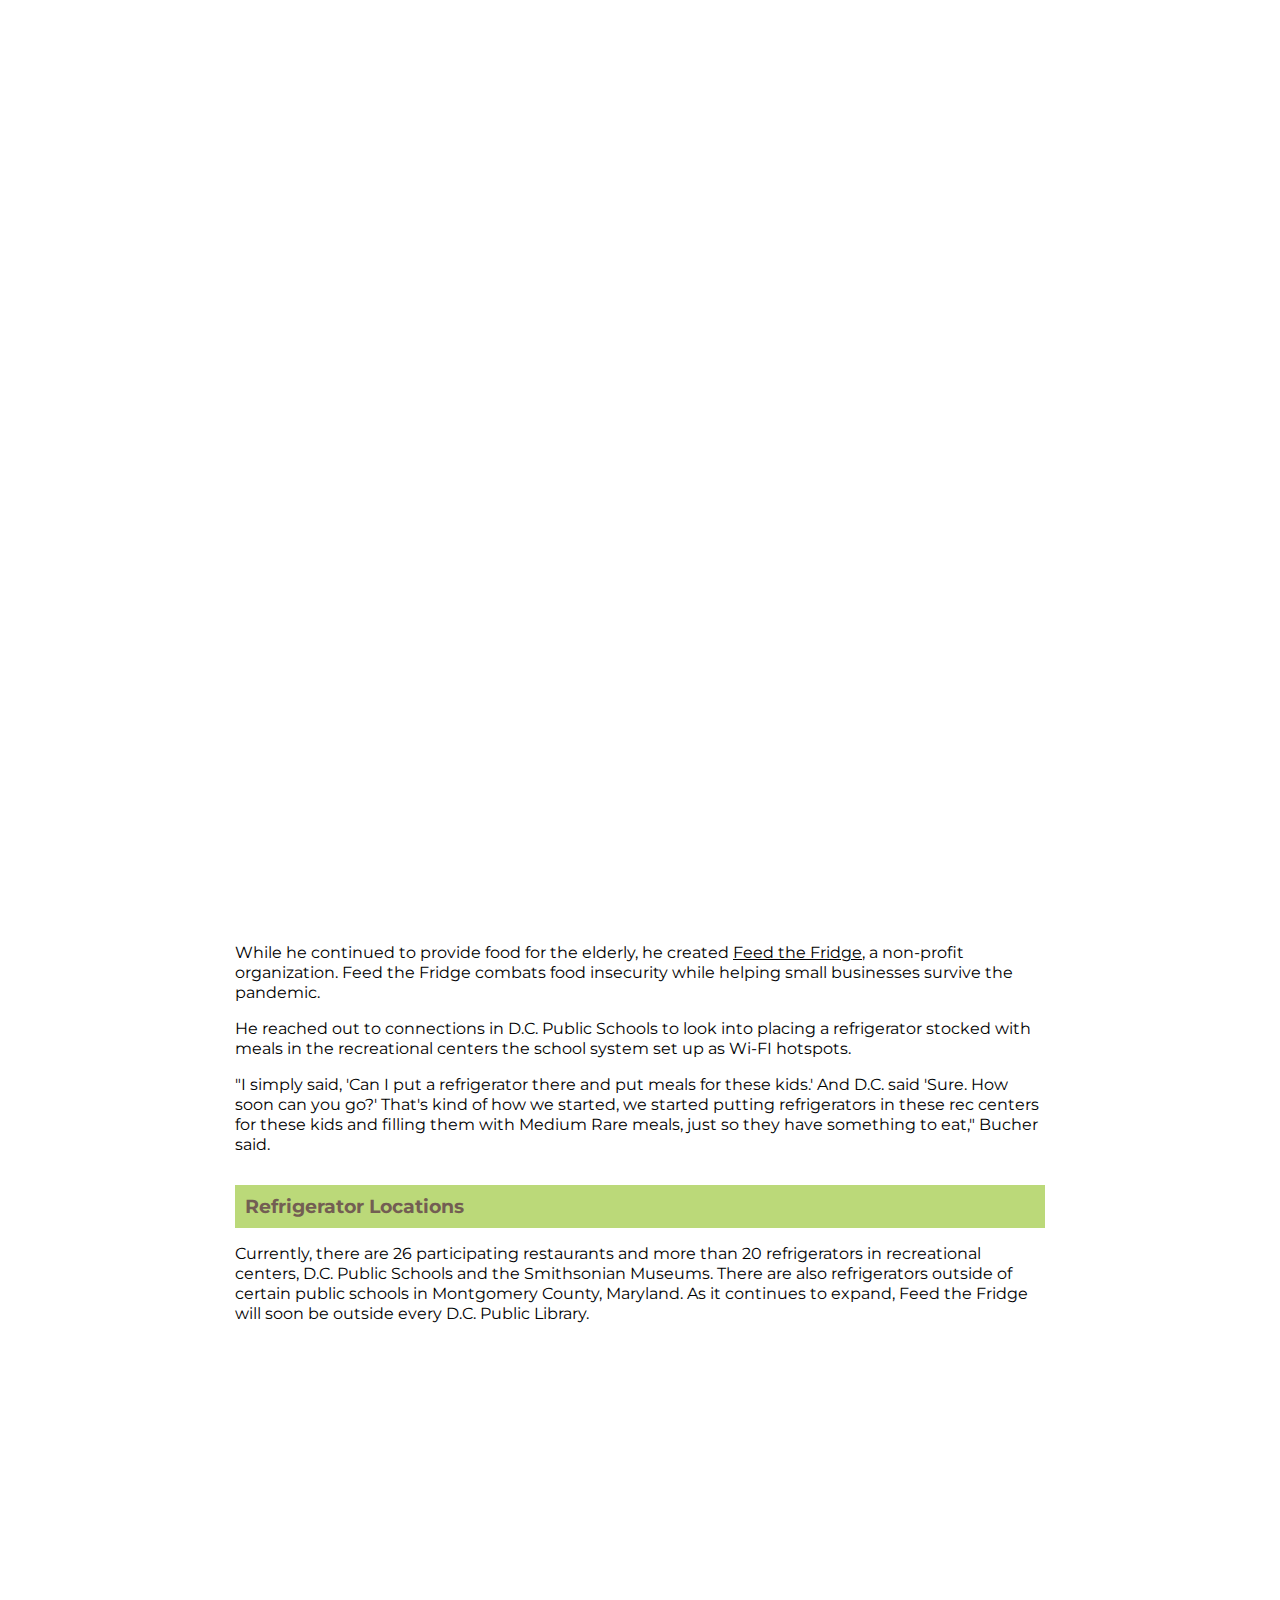
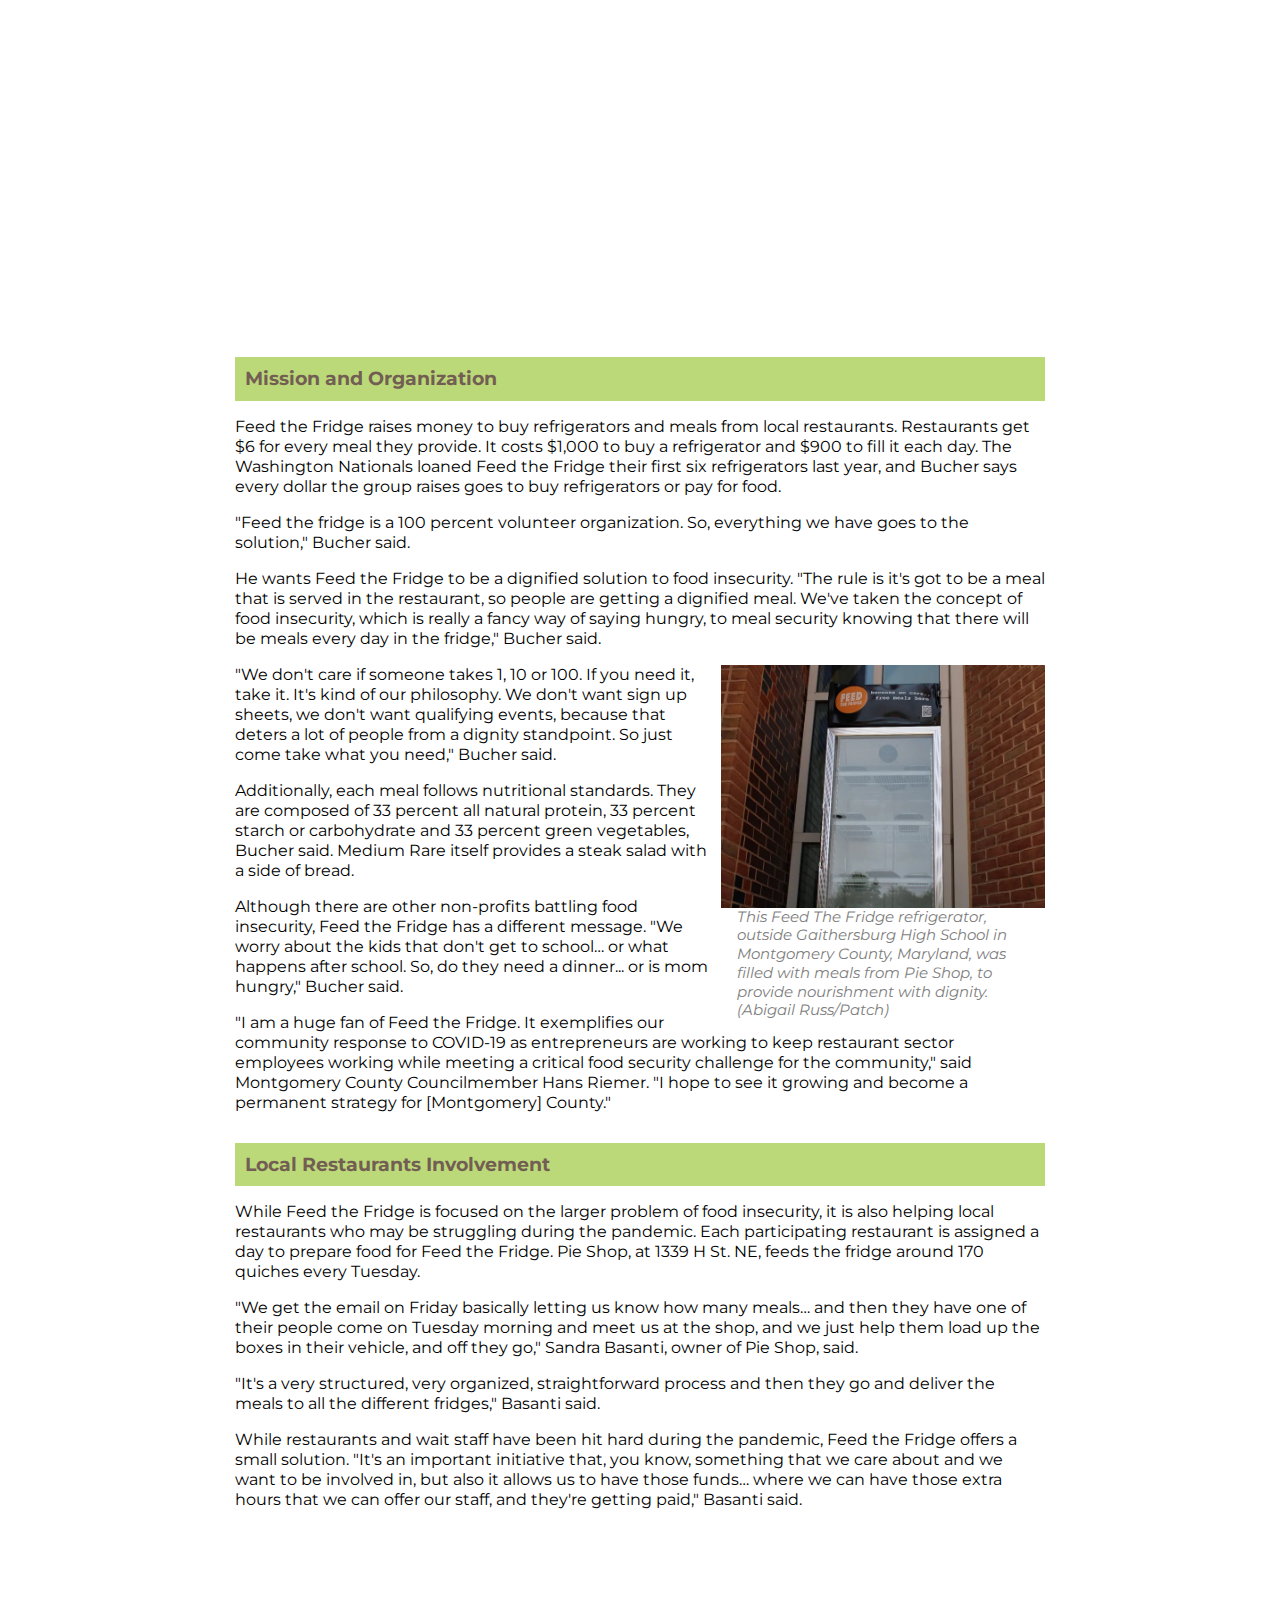
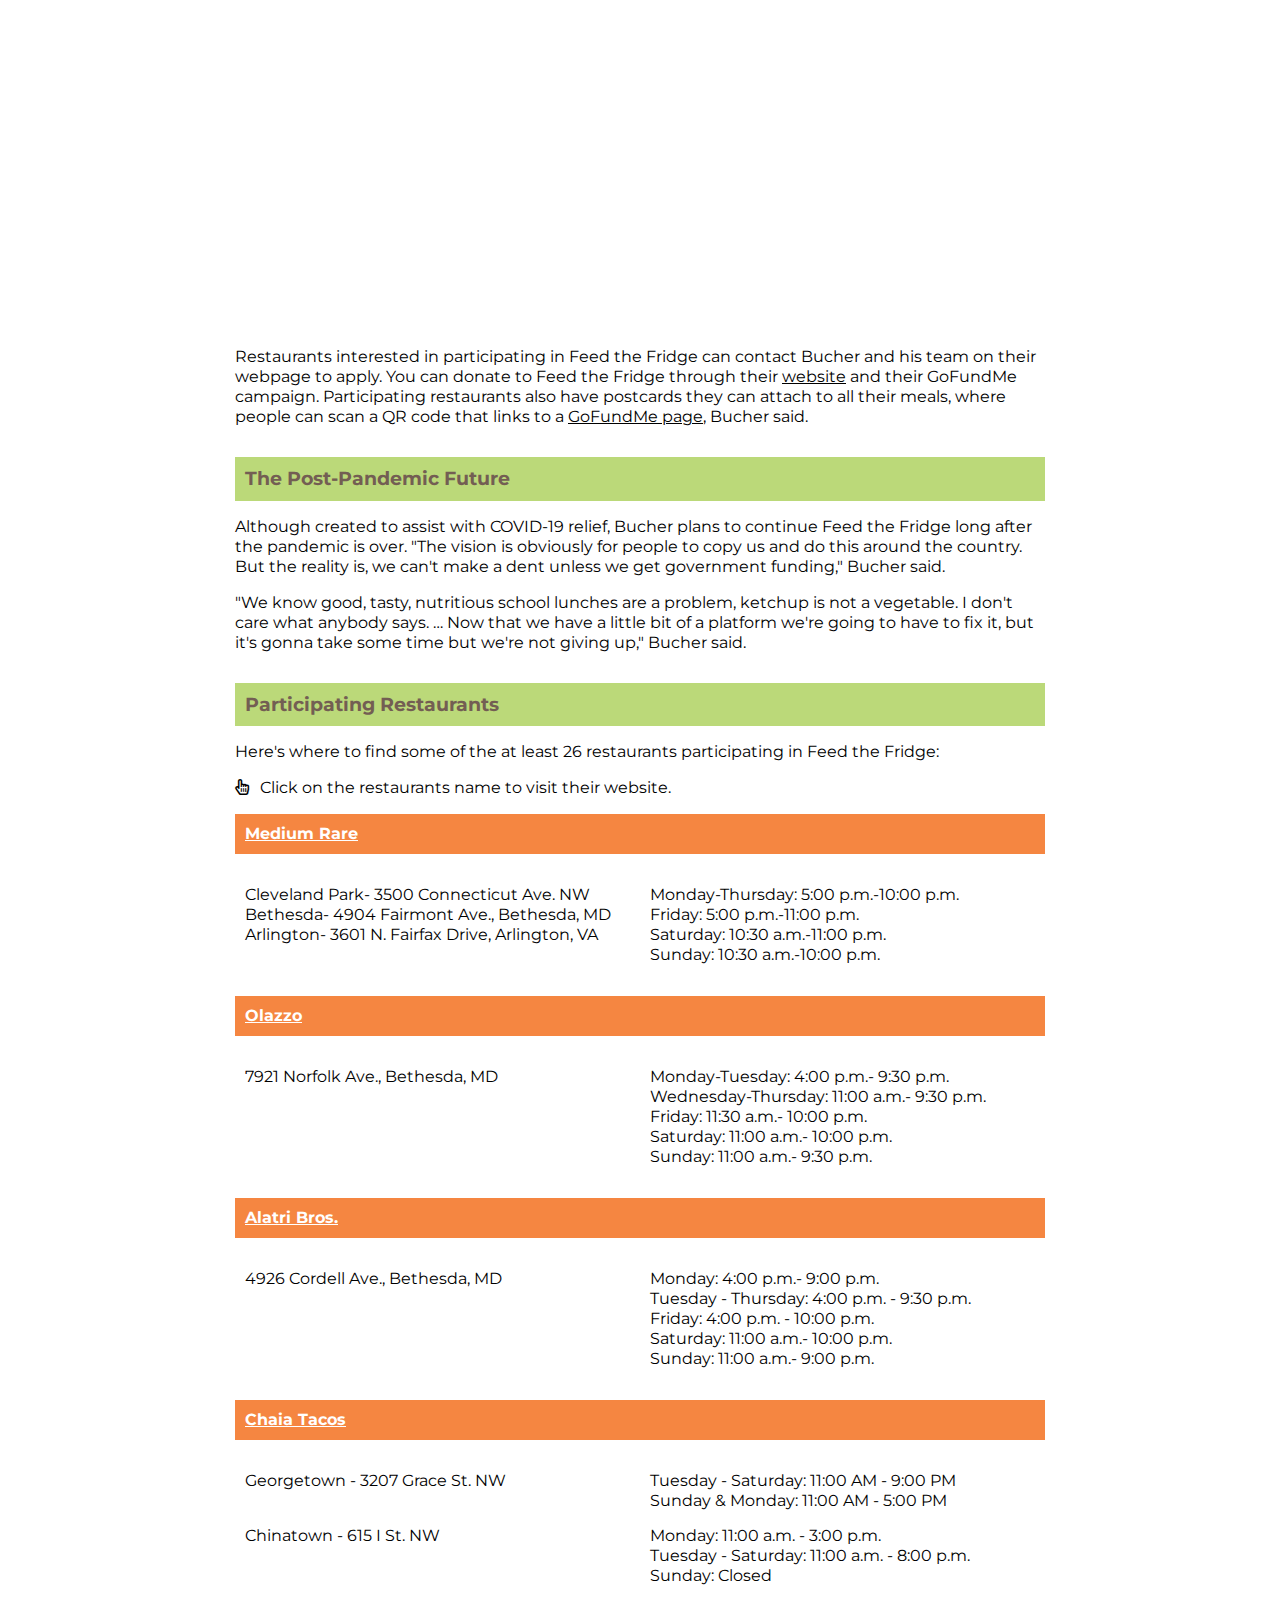
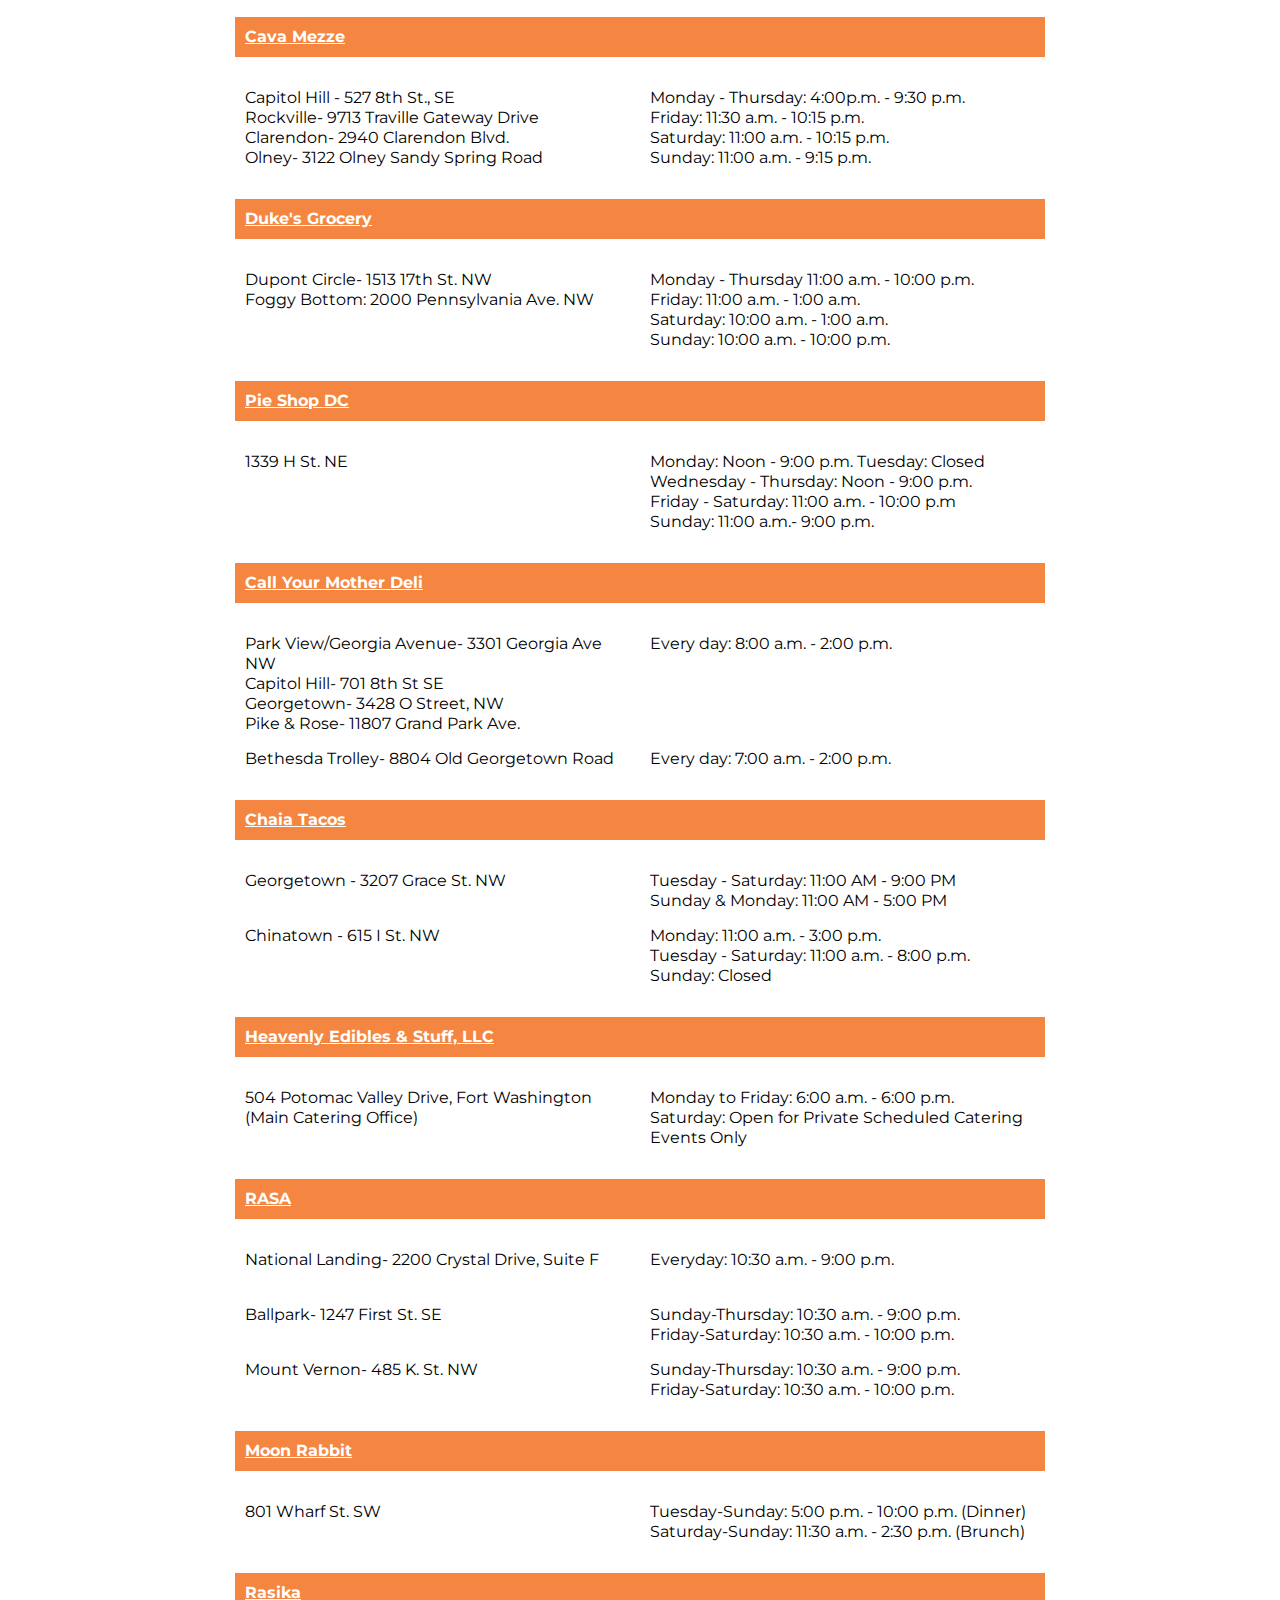
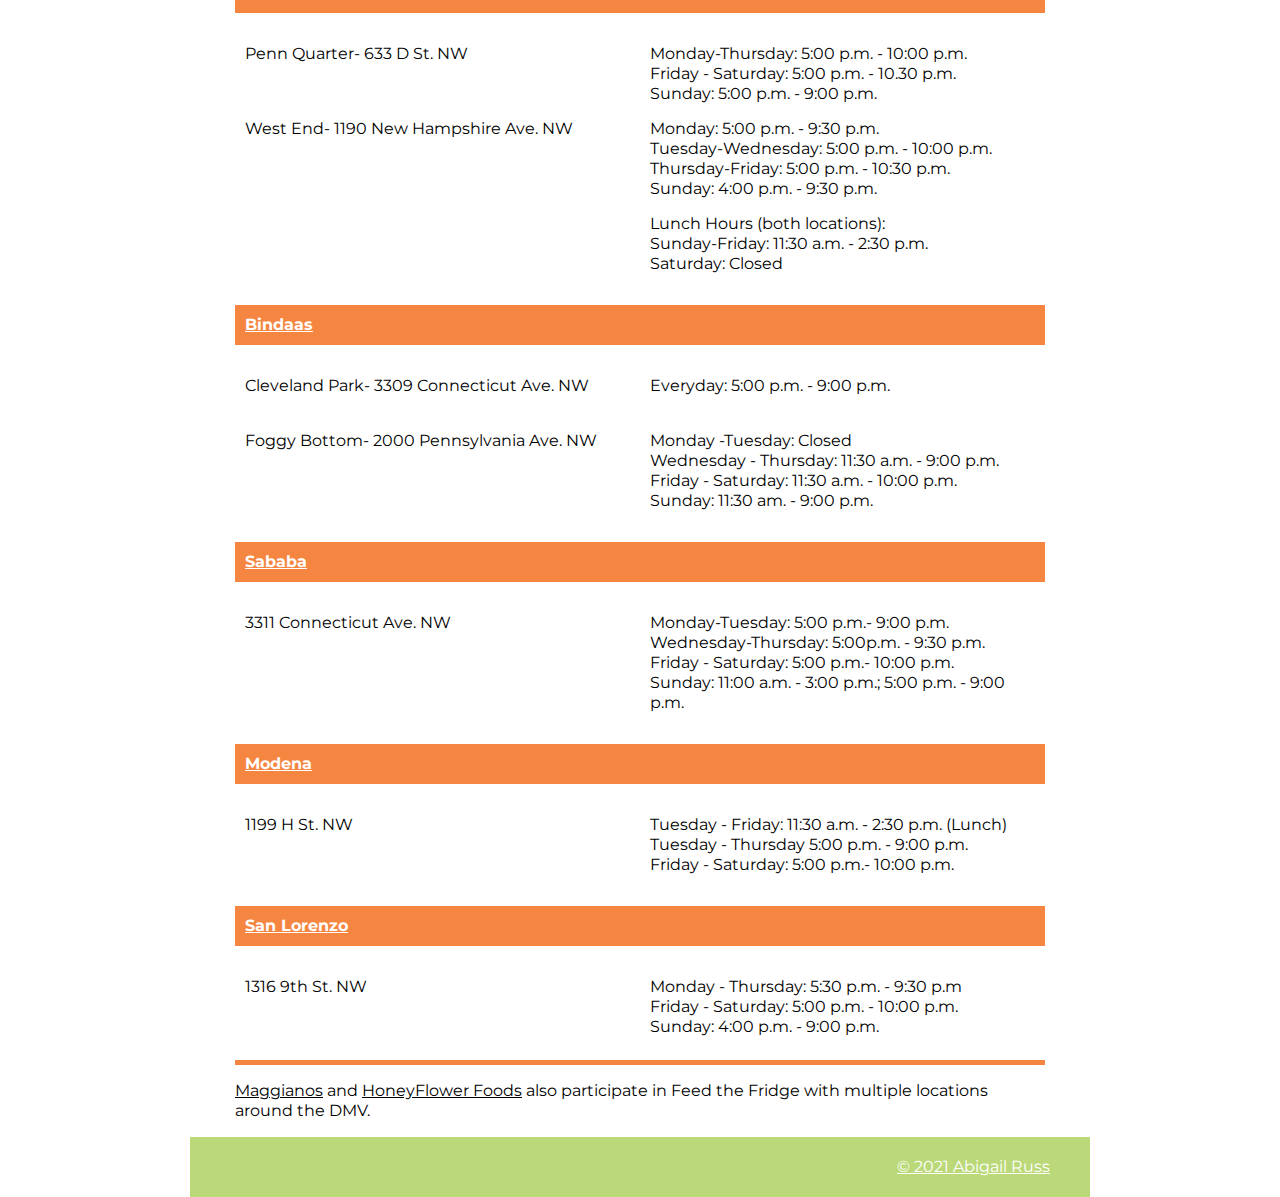
==== commit 12273f19: "some suggested edits" ====
--- a/index.html
+++ b/index.html
@@ -26,7 +26,7 @@
             <h1>Restaurateur Fights Food Insecurity One Refrigerator At A Time</h1>
             <h3>Mark Bucher, owner of Medium Rare in D.C., is championing Feed the Fridge, a nonprofit battling hunger in the DMV.</h3>
             <h5 class="date">Wednesday July 21, 2021</h5>
-            <h5 class="author">Abigail Russ</h5>
+            <h5>Abigail Russ</h5>
         </div>
 
         <div class="content-wrapper">
--- a/final-styles.css
+++ b/final-styles.css
@@ -4,6 +4,9 @@
 h1{
     font-family: 'Playfair Display', serif;
     color: #F58641;
+    font-size: xxx-large;
+    margin: auto;
+    text-align: center;
 }
 h2, h3, h5 {
     font-family: 'Montserrat', sans-serif;
@@ -18,10 +21,7 @@
 h3, h5{
     margin: 10px 0 5px 0;
 }
-.author{
-    width: 90%;
-    margin: auto;
-}
+
 h5.date{
     padding-bottom: 10px;
     color: #F58641;
@@ -71,6 +71,8 @@
     font-size: 15px;
     font-style: italic;
     color: #7e7e7e;
+    width: 90%;
+    margin: auto;
 }
 .chart, .graph{
     display: block;
